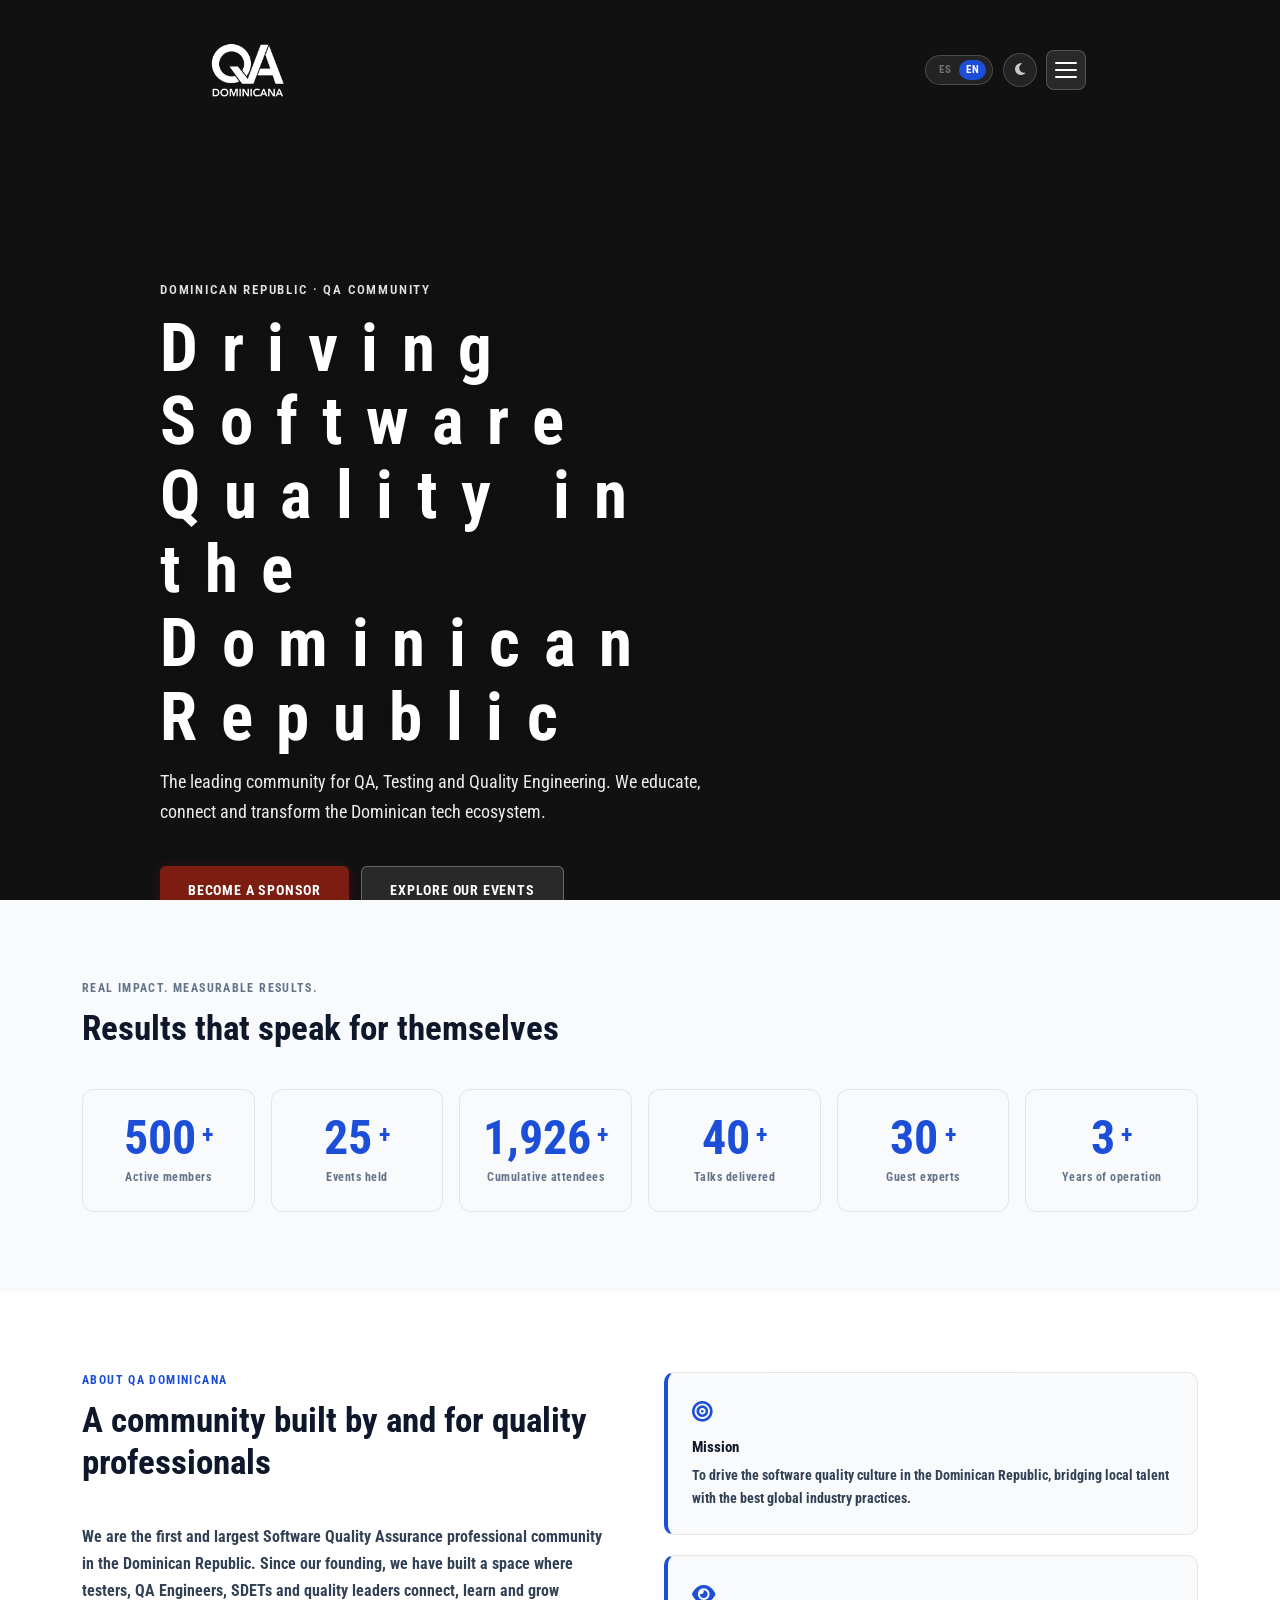
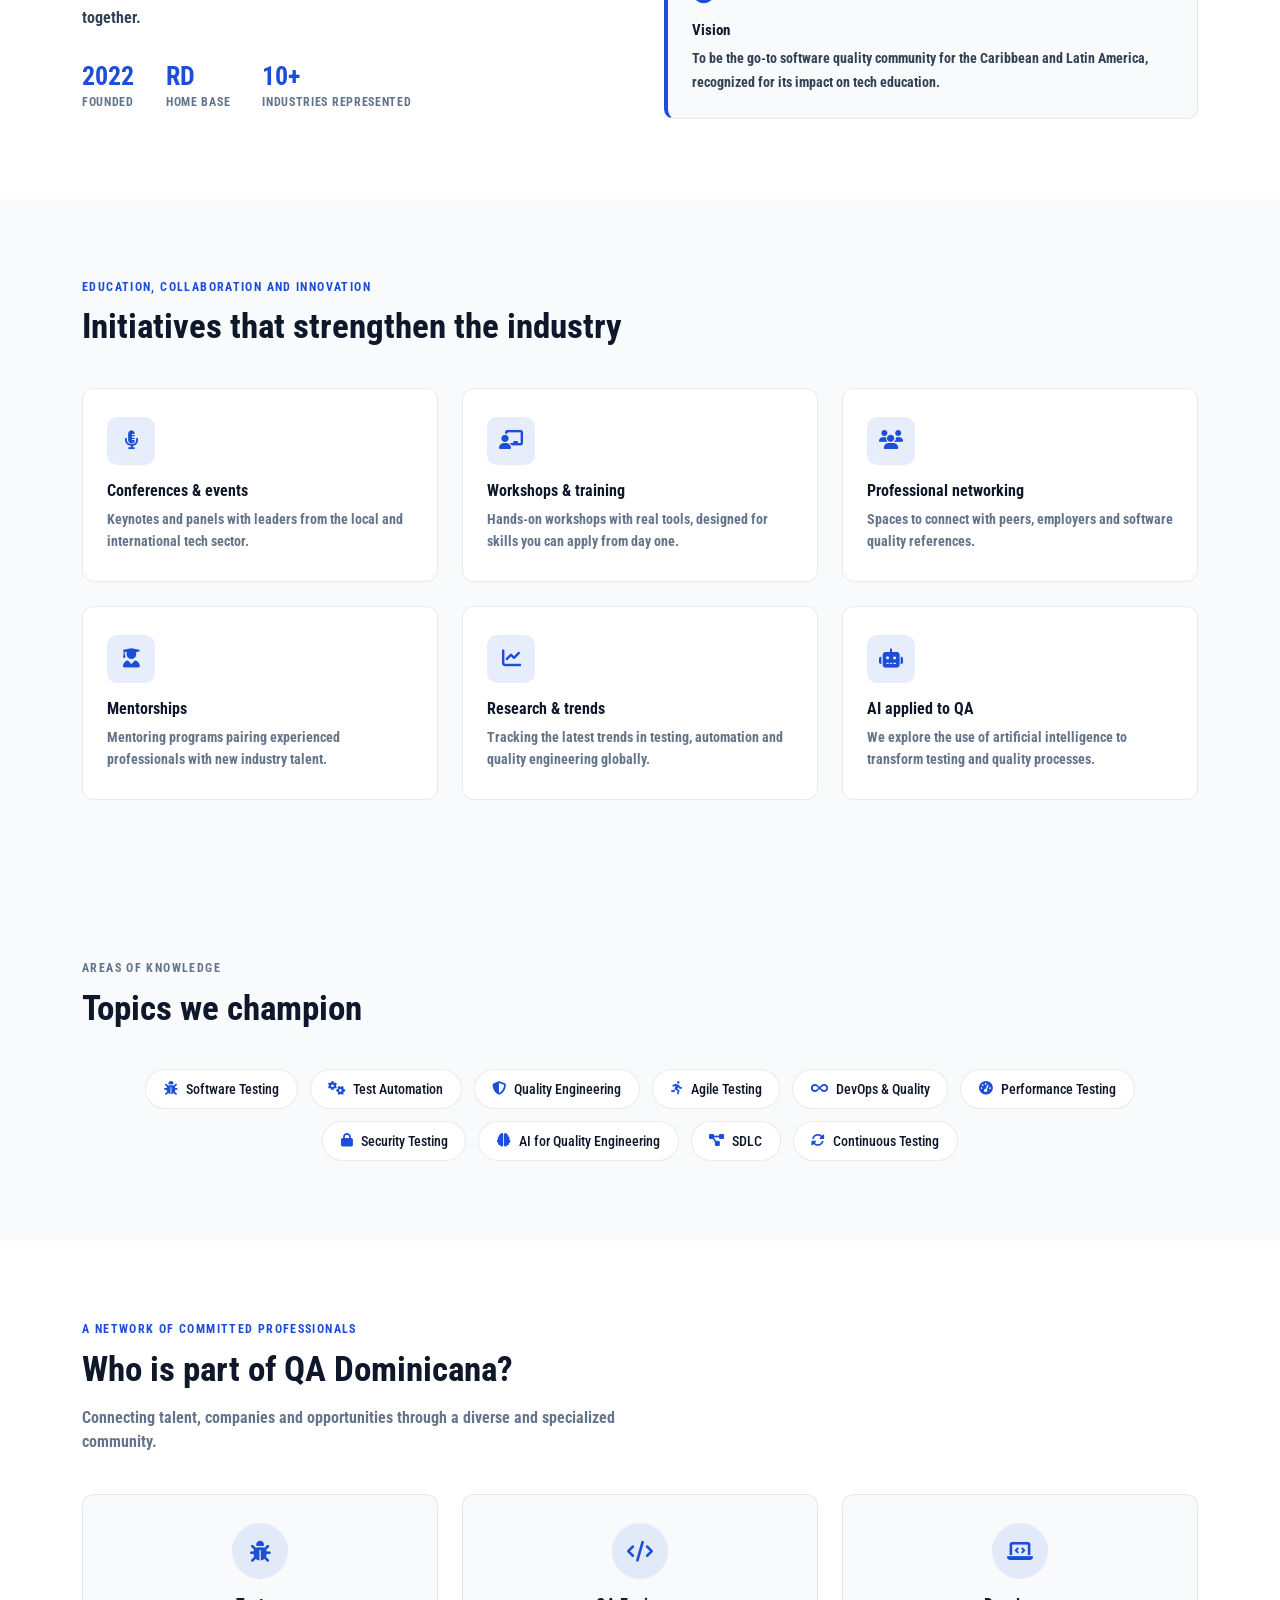
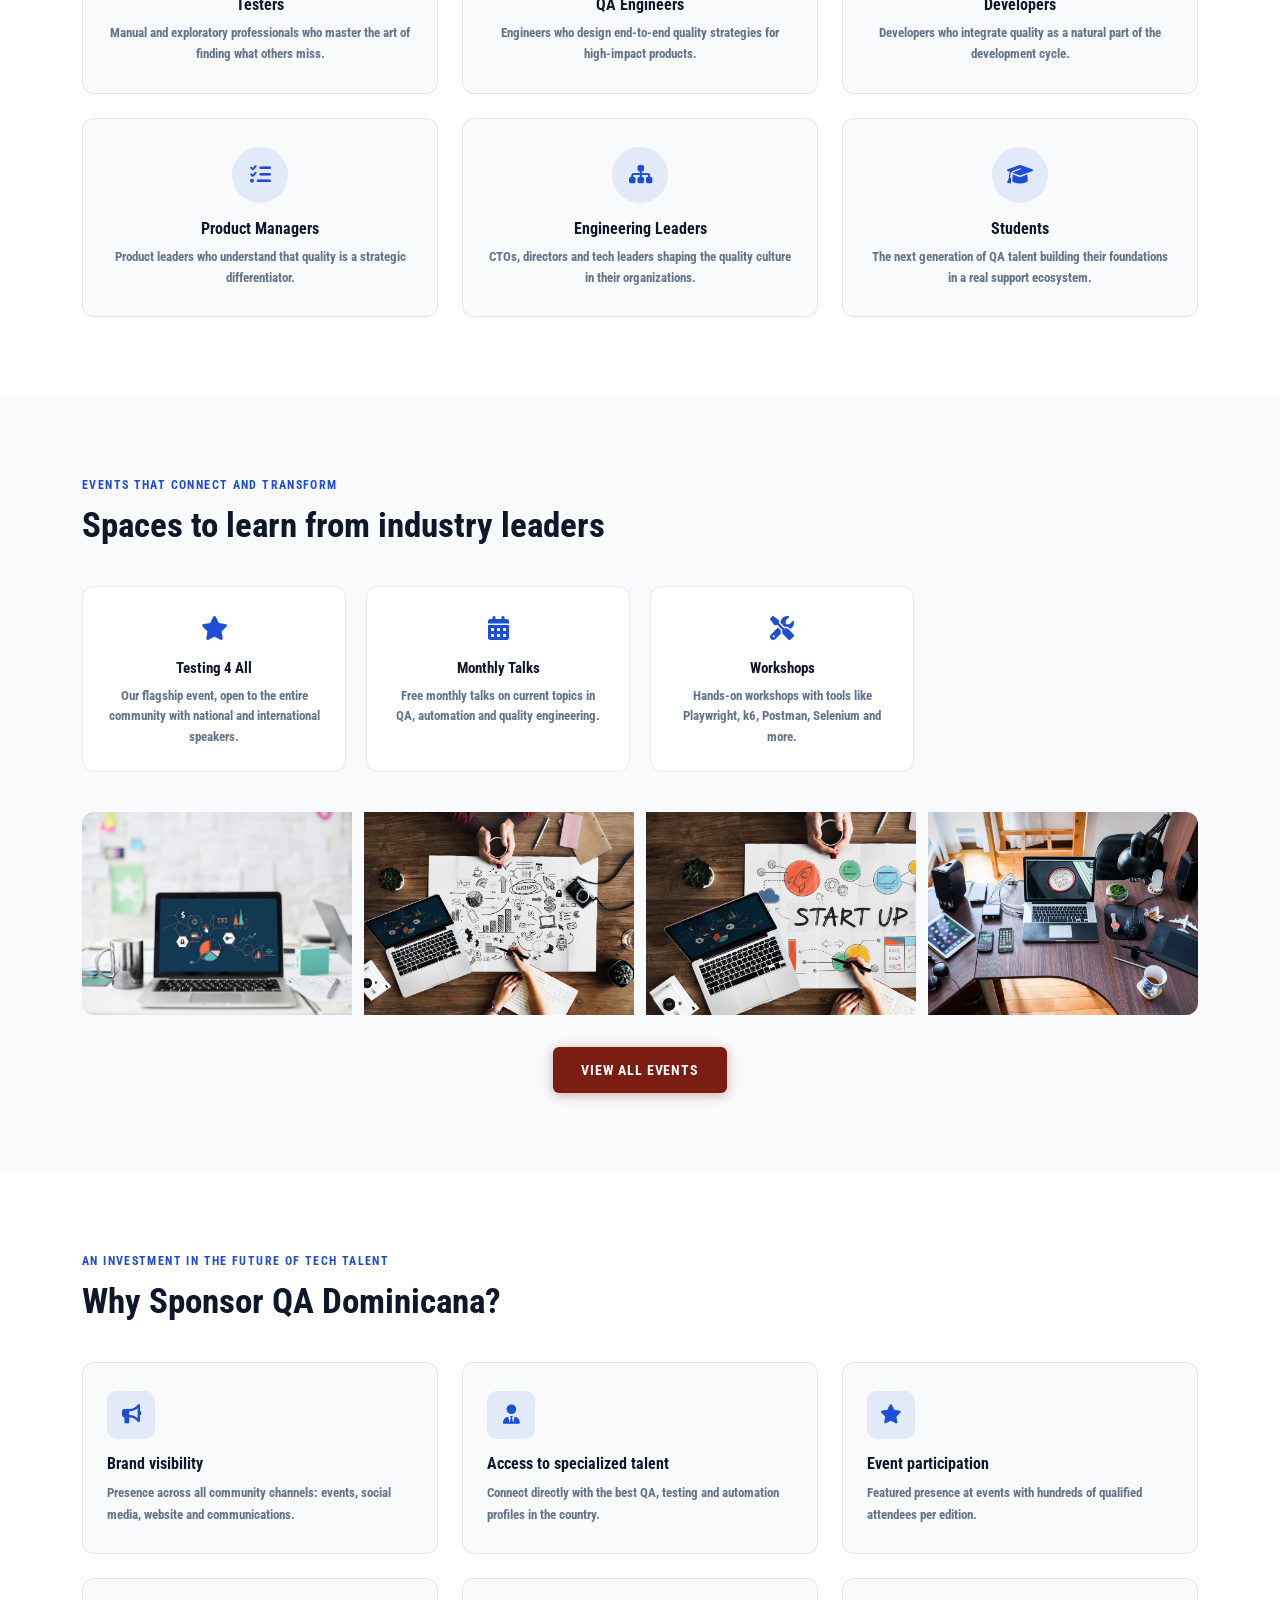
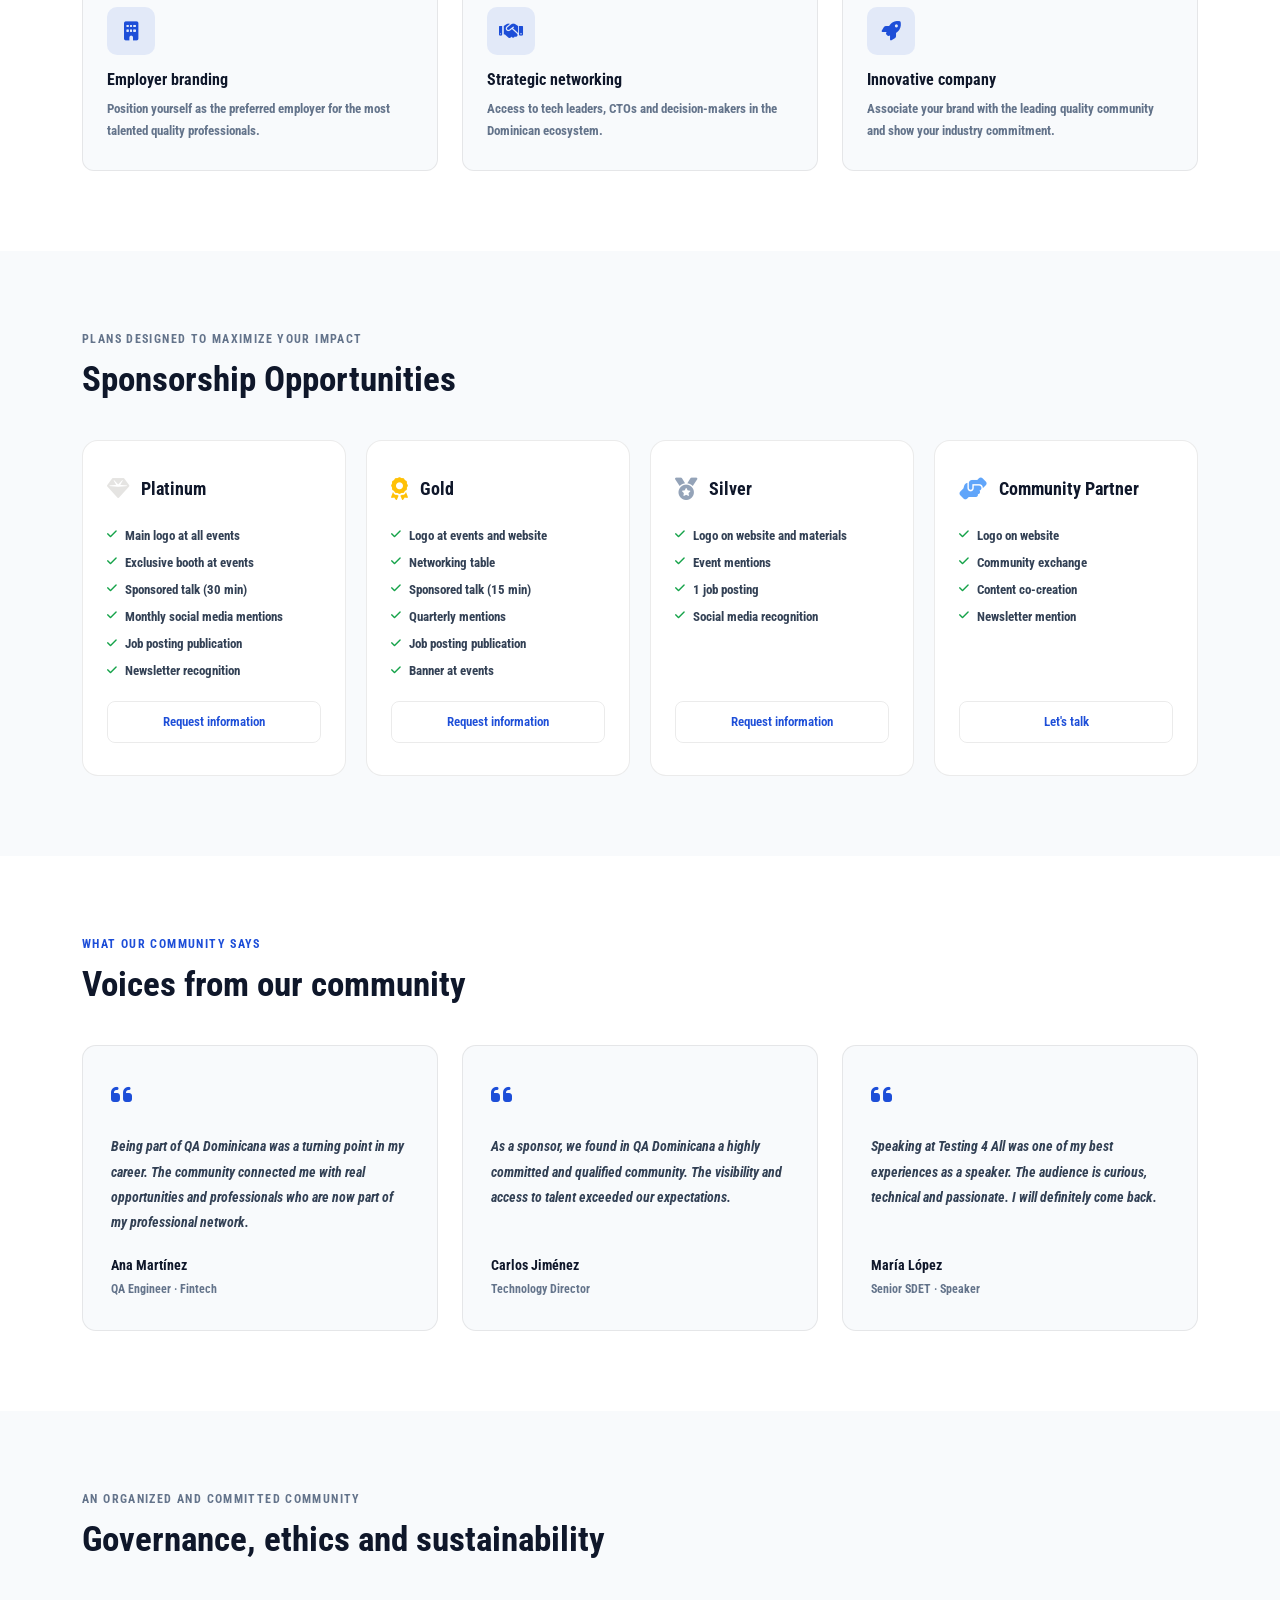
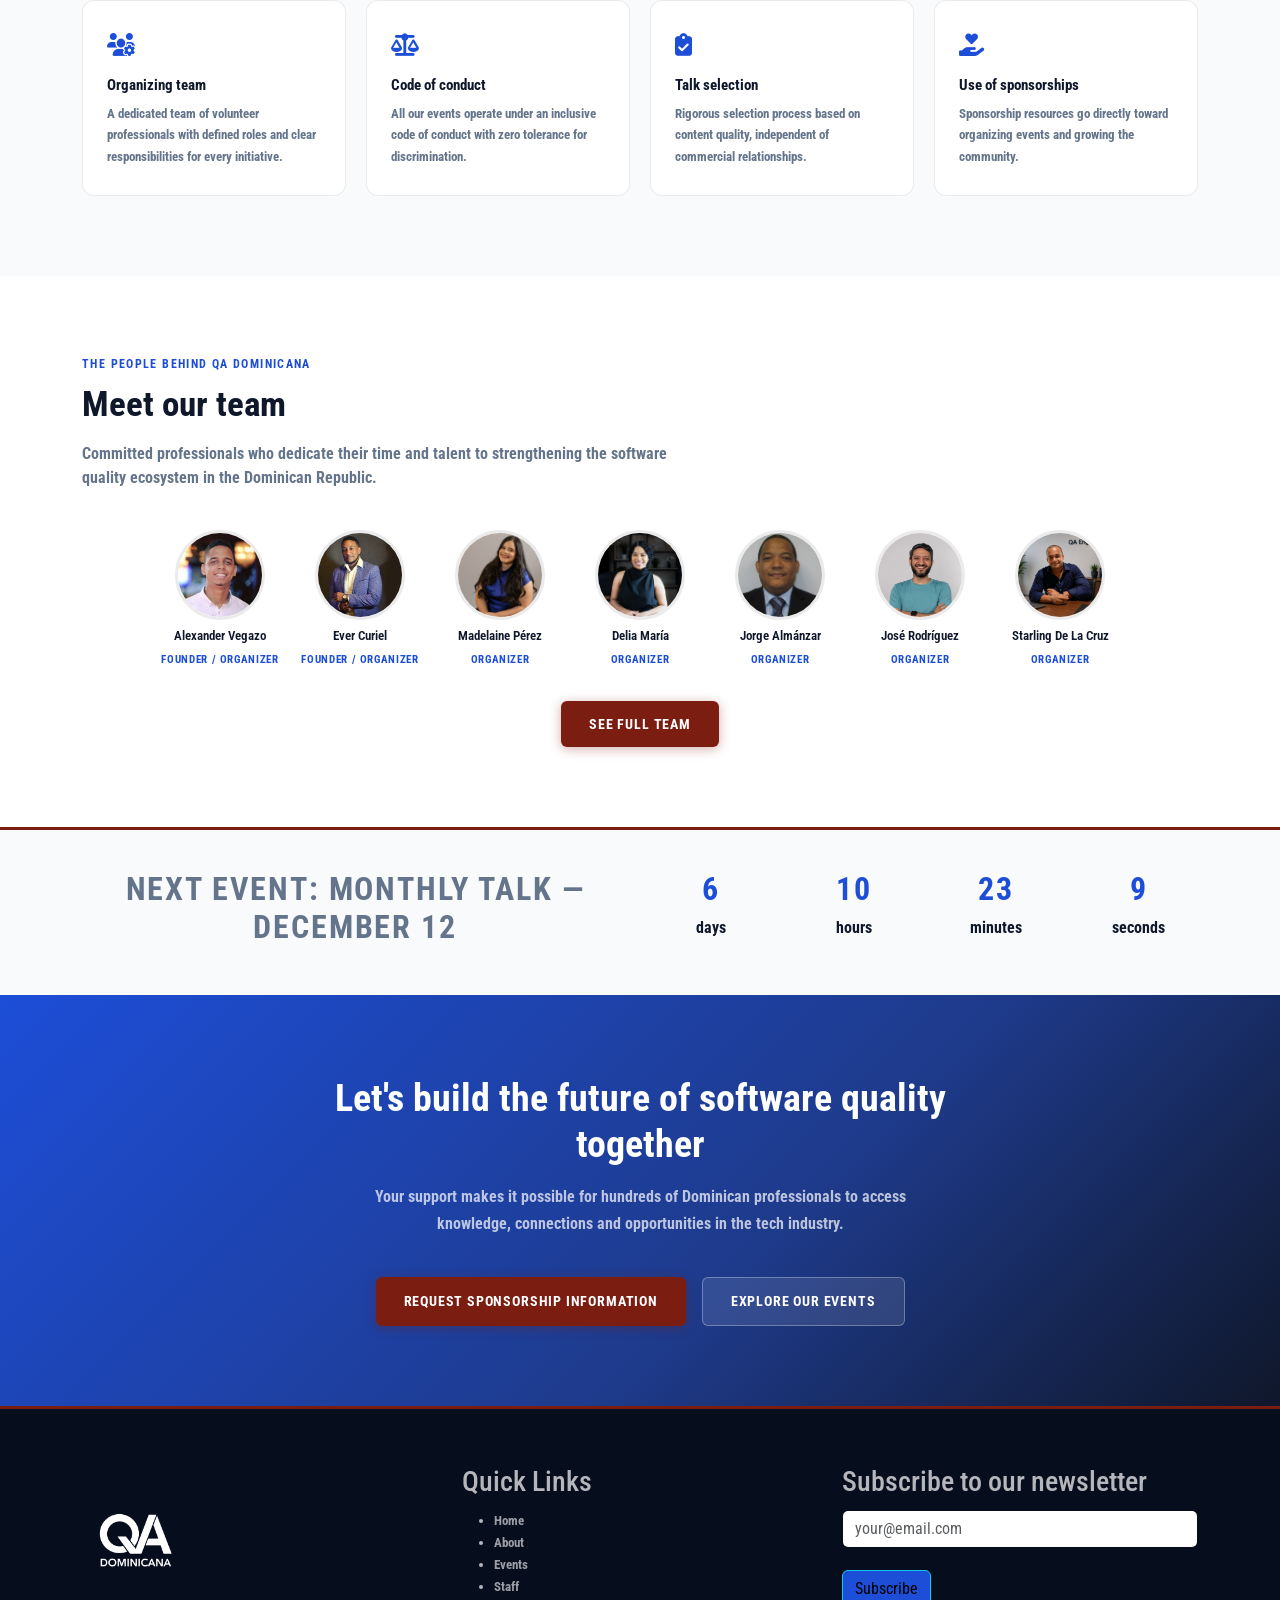
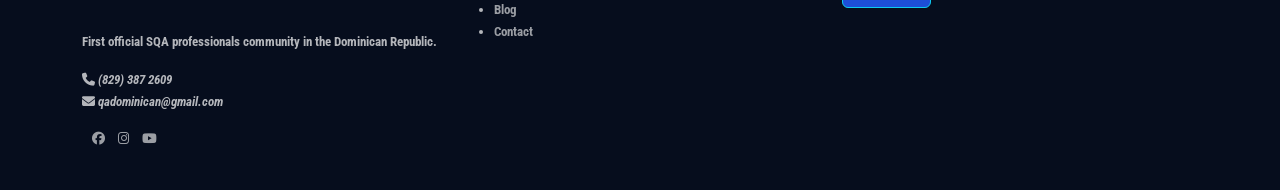
==== index.html @ 73e59590 "Comment out Webinars section in index.html Commented out the Webinars section in the events list." ====
<!DOCTYPE html>
<html lang="es">
<head>
    <meta charset="UTF-8">
    <meta name="viewport" content="width=device-width, initial-scale=1.0">
    <meta name="description" content="La comunidad líder de QA, Testing e Ingeniería de Calidad en República Dominicana. Educamos, conectamos y transformamos el ecosistema tecnológico dominicano.">
    <title>QA Dominicana — Comunidad de Profesionales SQA</title>
    <link rel="shortcut icon" href="favicon.ico">
    <link rel="preload" as="image" href="assets/slide/evento-charla-primeros-pasos-pruebas.jpg" fetchpriority="high">
    <link rel="preconnect" href="https://cdn.jsdelivr.net">
    <link rel="preconnect" href="https://cdnjs.cloudflare.com">
    <link rel="preconnect" href="https://fonts.googleapis.com">
    <link rel="preconnect" href="https://fonts.gstatic.com" crossorigin>
    <link rel="stylesheet" href="https://fonts.googleapis.com/css2?family=Roboto+Condensed:wght@300;400;700&display=swap">
    <link rel="stylesheet" href="https://cdn.jsdelivr.net/npm/bootstrap@5.3.3/dist/css/bootstrap.min.css">
    <link rel="stylesheet" href="https://cdnjs.cloudflare.com/ajax/libs/font-awesome/6.5.1/css/all.min.css">
    <link rel="stylesheet" href="css/style.css?v=16">
    <script>!function(){var t=localStorage.getItem('qa-theme')||(window.matchMedia('(prefers-color-scheme: dark)').matches?'dark':'light');document.documentElement.setAttribute('data-theme',t)}();</script>
</head>
<body>
<a class="skip-link" href="#main-content" data-i18n="skip">Saltar al contenido principal</a>

<div class="nav-backdrop" id="nav-backdrop" aria-hidden="true"></div>
<div class="navigation-menu" id="navigation-menu" inert>
    <div class="nav-menu-header">
        <span class="nav-menu-logo">
            <img src="assets/logos/logoClaro.PNG" alt="QA Dominicana" class="site-logo">
        </span>
        <button class="lang-toggle" aria-label="Switch to English">
            <span class="lang-option" data-lang="es">ES</span>
            <span class="lang-option" data-lang="en">EN</span>
        </button>
        <button class="theme-toggle" aria-label="Cambiar a modo oscuro">
            <i class="fas fa-moon" aria-hidden="true"></i>
        </button>
        <button class="nav-close-btn" type="button" data-i18n-aria="nav.close" aria-label="Cerrar menú">
            <i class="fas fa-times" aria-hidden="true"></i>
        </button>
    </div>
    <nav class="nav-menu-links" aria-label="Menú lateral">
        <ul class="nav-menu-list" style="list-style:none;padding:0 1rem;margin:0;">
            <li style="margin:0.5rem 0;"><a href="index.html" data-i18n="nav.home">Inicio</a></li>
            <li style="margin:0.5rem 0;"><a href="acerca.html" data-i18n="nav.about">Acerca</a></li>
            <li style="margin:0.5rem 0;"><a href="eventos.html" data-i18n="nav.events">Eventos</a></li>
            <li style="margin:0.5rem 0;"><a href="staff.html" data-i18n="nav.staff">Staff</a></li>
            <li style="margin:0.5rem 0;"><a href="blog.html" data-i18n="nav.blog">Blog</a></li>
            <li style="margin:0.5rem 0;"><a href="contacto.html" data-i18n="nav.contact">Contacto</a></li>
        </ul>
    </nav>
    <div class="nav-menu-footer">
        <a href="https://www.facebook.com/groups/2300640940204721/" aria-label="Facebook" target="_blank" rel="noopener"><i class="fab fa-facebook" aria-hidden="true"></i></a>
        <a href="https://www.instagram.com/qa_dominicana/" aria-label="Instagram" target="_blank" rel="noopener"><i class="fab fa-instagram" aria-hidden="true"></i></a>
        <a href="https://www.youtube.com/channel/UC6f2mFVJtUjjuGAx5jeV4jA" aria-label="YouTube" target="_blank" rel="noopener"><i class="fab fa-youtube" aria-hidden="true"></i></a>
    </div>
</div>

<header class="header">
    <div class="slideshow" aria-hidden="true">
        <div class="slide" style="background-image:url('assets/slide/evento-charla-primeros-pasos-pruebas.jpg')"></div>
        <div class="slide" style="background-image:url('assets/slide/evento-introduccion-katalon.jpg')"></div>
        <div class="slide" style="background-image:url('assets/slide/evento-workshop-selenium.jpg')"></div>
    </div>

    <div class="container" id="headerCont">
        <div class="wrapper-nav" id="wrapperNav">
            <nav id="nav" aria-label="Navegación principal">
                <div id="logo">
                    <img src="assets/logos/logoClaro.PNG" alt="QA Dominicana" class="site-logo">
                </div>
                <div class="navigation-wrapper">
                    <button class="lang-toggle" aria-label="Switch to English">
                        <span class="lang-option" data-lang="es">ES</span>
                        <span class="lang-option" data-lang="en">EN</span>
                    </button>
                    <button class="theme-toggle" aria-label="Cambiar a modo oscuro">
                        <i class="fas fa-moon" aria-hidden="true"></i>
                    </button>
                    <button class="navigation-button" type="button" data-i18n-aria="nav.open" aria-label="Abrir menú" aria-expanded="false" aria-controls="navigation-menu">
                        <span class="hamburger-bar"></span>
                        <span class="hamburger-bar"></span>
                        <span class="hamburger-bar"></span>
                    </button>
                </div>
            </nav>
        </div>

        <section class="hero">
            <p class="hero-eyebrow" data-i18n="home.hero.eyebrow">República Dominicana · Comunidad de QA</p>
            <h1 data-i18n="home.hero.h1">Impulsando la Calidad de Software en la República Dominicana</h1>
            <p class="hero-sub" data-i18n="home.hero.sub">La comunidad líder de QA, Testing e Ingeniería de Calidad. Educamos, conectamos y transformamos el ecosistema tecnológico dominicano.</p>
            <div class="button">
                <a class="btn1" href="contacto.html" data-i18n="home.hero.btn1">Conviértete en patrocinador</a>
                <a class="btn2" href="eventos.html" data-i18n="home.hero.btn2">Conoce nuestros eventos</a>
            </div>
        </section>
    </div>
</header>

<main id="main-content">

<!-- ════════════════════════════════════
     MÉTRICAS DE IMPACTO
════════════════════════════════════ -->
<section class="hp-metrics" id="metricas" aria-label="Métricas de impacto">
    <div class="container">
        <p class="hp-eyebrow hp-eyebrow-light" data-i18n="home.metrics.eyebrow">Impacto real. Resultados medibles.</p>
        <h2 class="hp-title hp-title-light" data-i18n="home.metrics.title">Resultados que hablan por sí solos</h2>
        <div class="hp-metrics-grid">
            <div class="hp-metric">
                <span class="hp-metric-num" data-target="500">0</span><span class="hp-metric-plus">+</span>
                <span class="hp-metric-label" data-i18n="home.metrics.label1">Miembros activos</span>
            </div>
            <div class="hp-metric">
                <span class="hp-metric-num" data-target="25">0</span><span class="hp-metric-plus">+</span>
                <span class="hp-metric-label" data-i18n="home.metrics.label2">Eventos realizados</span>
            </div>
            <div class="hp-metric">
                <span class="hp-metric-num" data-target="2000">0</span><span class="hp-metric-plus">+</span>
                <span class="hp-metric-label" data-i18n="home.metrics.label3">Asistentes acumulados</span>
            </div>
            <div class="hp-metric">
                <span class="hp-metric-num" data-target="40">0</span><span class="hp-metric-plus">+</span>
                <span class="hp-metric-label" data-i18n="home.metrics.label4">Charlas impartidas</span>
            </div>
            <div class="hp-metric">
                <span class="hp-metric-num" data-target="30">0</span><span class="hp-metric-plus">+</span>
                <span class="hp-metric-label" data-i18n="home.metrics.label5">Expertos invitados</span>
            </div>
            <div class="hp-metric">
                <span class="hp-metric-num" data-target="3">0</span><span class="hp-metric-plus">+</span>
                <span class="hp-metric-label" data-i18n="home.metrics.label6">Años de operación</span>
            </div>
        </div>
    </div>
</section>

<!-- ════════════════════════════════════
     QUIÉNES SOMOS
════════════════════════════════════ -->
<section class="hp-about" id="quienes-somos" aria-label="Quiénes somos">
    <div class="container">
        <div class="hp-about-grid">
            <div class="hp-about-text">
                <p class="hp-eyebrow" data-i18n="home.about.eyebrow">Sobre QA Dominicana</p>
                <h2 class="hp-title" data-i18n="home.about.title">Una comunidad creada por y para profesionales de calidad</h2>
                <p class="hp-about-desc" data-i18n="home.about.desc">Somos la primera y más grande comunidad de profesionales de Software Quality Assurance en República Dominicana. Desde nuestros inicios, hemos construido un espacio donde testers, QA Engineers, SDETs y líderes de calidad se conectan, aprenden y crecen juntos.</p>
                <div class="hp-about-stats">
                    <div class="hp-about-stat">
                        <span class="hp-about-stat-num">2022</span>
                        <span class="hp-about-stat-label" data-i18n="home.about.stat1">Año de fundación</span>
                    </div>
                    <div class="hp-about-stat">
                        <span class="hp-about-stat-num">RD</span>
                        <span class="hp-about-stat-label" data-i18n="home.about.stat2">Base principal</span>
                    </div>
                    <div class="hp-about-stat">
                        <span class="hp-about-stat-num">10+</span>
                        <span class="hp-about-stat-label" data-i18n="home.about.stat3">Industrias representadas</span>
                    </div>
                </div>
            </div>
            <div class="hp-about-cards">
                <div class="hp-about-card">
                    <div class="hp-about-card-icon"><i class="fas fa-bullseye"></i></div>
                    <h3 data-i18n="home.about.mission.title">Misión</h3>
                    <p data-i18n="home.about.mission.desc">Impulsar la cultura de calidad de software en la República Dominicana, creando puentes entre el talento local y las mejores prácticas globales de la industria.</p>
                </div>
                <div class="hp-about-card">
                    <div class="hp-about-card-icon"><i class="fas fa-eye"></i></div>
                    <h3 data-i18n="home.about.vision.title">Visión</h3>
                    <p data-i18n="home.about.vision.desc">Ser la comunidad de referencia en calidad de software para toda la región del Caribe y América Latina, reconocida por su impacto en la educación tecnológica.</p>
                </div>
            </div>
        </div>
    </div>
</section>

<!-- ════════════════════════════════════
     QUÉ HACEMOS
════════════════════════════════════ -->
<section class="hp-what" id="que-hacemos" aria-label="Qué hacemos">
    <div class="container">
        <p class="hp-eyebrow" data-i18n="home.what.eyebrow">Educación, colaboración e innovación</p>
        <h2 class="hp-title" data-i18n="home.what.title">Iniciativas que fortalecen la industria</h2>
        <div class="hp-what-grid">
            <div class="hp-what-card">
                <div class="hp-what-icon"><i class="fas fa-microphone-alt"></i></div>
                <h3 data-i18n="home.what.c1.title">Conferencias y eventos</h3>
                <p data-i18n="home.what.c1.desc">Charlas magistrales y paneles con líderes del sector tecnológico local e internacional.</p>
            </div>
            <div class="hp-what-card">
                <div class="hp-what-icon"><i class="fas fa-chalkboard-teacher"></i></div>
                <h3 data-i18n="home.what.c2.title">Workshops y capacitaciones</h3>
                <p data-i18n="home.what.c2.desc">Talleres prácticos con herramientas reales, diseñados para habilidades aplicables desde el primer día.</p>
            </div>
            <div class="hp-what-card">
                <div class="hp-what-icon"><i class="fas fa-users"></i></div>
                <h3 data-i18n="home.what.c3.title">Networking profesional</h3>
                <p data-i18n="home.what.c3.desc">Espacios para conectar con colegas, empleadores y referentes de la calidad de software.</p>
            </div>
            <div class="hp-what-card">
                <div class="hp-what-icon"><i class="fas fa-user-graduate"></i></div>
                <h3 data-i18n="home.what.c4.title">Mentorías</h3>
                <p data-i18n="home.what.c4.desc">Programas de acompañamiento entre profesionales experimentados y nuevos talentos de la industria.</p>
            </div>
            <div class="hp-what-card">
                <div class="hp-what-icon"><i class="fas fa-chart-line"></i></div>
                <h3 data-i18n="home.what.c5.title">Investigación y tendencias</h3>
                <p data-i18n="home.what.c5.desc">Seguimiento de las últimas tendencias en testing, automatización y quality engineering global.</p>
            </div>
            <div class="hp-what-card">
                <div class="hp-what-icon"><i class="fas fa-robot"></i></div>
                <h3 data-i18n="home.what.c6.title">IA aplicada al QA</h3>
                <p data-i18n="home.what.c6.desc">Exploramos el uso de inteligencia artificial para transformar los procesos de testing y calidad.</p>
            </div>
        </div>
    </div>
</section>

<!-- ════════════════════════════════════
     TEMAS QUE IMPULSAMOS
════════════════════════════════════ -->
<section class="hp-topics" id="temas" aria-label="Temas que impulsamos">
    <div class="container">
        <p class="hp-eyebrow hp-eyebrow-light" data-i18n="home.topics.eyebrow">Áreas de conocimiento</p>
        <h2 class="hp-title hp-title-light" data-i18n="home.topics.title">Temas que impulsamos</h2>
        <div class="hp-topics-grid">
            <span class="hp-topic-tag"><i class="fas fa-bug"></i> Software Testing</span>
            <span class="hp-topic-tag"><i class="fas fa-cogs"></i> Test Automation</span>
            <span class="hp-topic-tag"><i class="fas fa-shield-alt"></i> Quality Engineering</span>
            <span class="hp-topic-tag"><i class="fas fa-running"></i> Agile Testing</span>
            <span class="hp-topic-tag"><i class="fas fa-infinity"></i> DevOps &amp; Quality</span>
            <span class="hp-topic-tag"><i class="fas fa-tachometer-alt"></i> Performance Testing</span>
            <span class="hp-topic-tag"><i class="fas fa-lock"></i> Security Testing</span>
            <span class="hp-topic-tag"><i class="fas fa-brain"></i> AI for Quality Engineering</span>
            <span class="hp-topic-tag"><i class="fas fa-project-diagram"></i> SDLC</span>
            <span class="hp-topic-tag"><i class="fas fa-sync-alt"></i> Continuous Testing</span>
        </div>
    </div>
</section>

<!-- ════════════════════════════════════
     NUESTRA COMUNIDAD
════════════════════════════════════ -->
<section class="hp-community" id="comunidad" aria-label="Nuestra comunidad">
    <div class="container">
        <p class="hp-eyebrow" data-i18n="home.community.eyebrow">Una red de profesionales comprometidos</p>
        <h2 class="hp-title" data-i18n="home.community.title">¿Quién forma parte de QA Dominicana?</h2>
        <p class="hp-section-sub" data-i18n="home.community.sub">Conectamos talento, empresas y oportunidades a través de una comunidad diversa y especializada.</p>
        <div class="hp-community-grid">
            <div class="hp-community-card">
                <div class="hp-community-icon"><i class="fas fa-bug"></i></div>
                <h3 data-i18n="home.community.c1.title">Testers</h3>
                <p data-i18n="home.community.c1.desc">Profesionales manuales y exploratorios que dominan el arte de encontrar lo que otros no ven.</p>
            </div>
            <div class="hp-community-card">
                <div class="hp-community-icon"><i class="fas fa-code"></i></div>
                <h3 data-i18n="home.community.c2.title">QA Engineers</h3>
                <p data-i18n="home.community.c2.desc">Ingenieros que diseñan estrategias de calidad end-to-end para productos de alto impacto.</p>
            </div>
            <div class="hp-community-card">
                <div class="hp-community-icon"><i class="fas fa-laptop-code"></i></div>
                <h3 data-i18n="home.community.c3.title">Developers</h3>
                <p data-i18n="home.community.c3.desc">Desarrolladores que integran la calidad como parte natural del ciclo de desarrollo.</p>
            </div>
            <div class="hp-community-card">
                <div class="hp-community-icon"><i class="fas fa-tasks"></i></div>
                <h3 data-i18n="home.community.c4.title">Product Managers</h3>
                <p data-i18n="home.community.c4.desc">Líderes de producto que entienden que la calidad es un diferenciador estratégico.</p>
            </div>
            <div class="hp-community-card">
                <div class="hp-community-icon"><i class="fas fa-sitemap"></i></div>
                <h3 data-i18n="home.community.c5.title">Engineering Leaders</h3>
                <p data-i18n="home.community.c5.desc">CTOs, directores y líderes técnicos que moldean la cultura de calidad en sus organizaciones.</p>
            </div>
            <div class="hp-community-card">
                <div class="hp-community-icon"><i class="fas fa-graduation-cap"></i></div>
                <h3 data-i18n="home.community.c6.title">Estudiantes</h3>
                <p data-i18n="home.community.c6.desc">La próxima generación de talentos QA construyendo sus bases en un ecosistema de apoyo real.</p>
            </div>
        </div>
    </div>
</section>

<!-- ════════════════════════════════════
     NUESTROS EVENTOS
════════════════════════════════════ -->
<section class="hp-events" id="nuestros-eventos" aria-label="Nuestros eventos">
    <div class="container">
        <p class="hp-eyebrow" data-i18n="home.events.eyebrow">Eventos que conectan y transforman</p>
        <h2 class="hp-title" data-i18n="home.events.title">Espacios para aprender de los líderes de la industria</h2>
        <div class="hp-events-types">
            <div class="hp-event-type">
                <div class="hp-event-type-icon"><i class="fas fa-star"></i></div>
                <h3>Testing 4 All</h3>
                <p data-i18n="home.events.t4a.desc">Nuestro evento insignia, abierto a toda la comunidad con speakers nacionales e internacionales.</p>
            </div>
            <div class="hp-event-type">
                <div class="hp-event-type-icon"><i class="fas fa-calendar-alt"></i></div>
                <h3>Monthly Talks</h3>
                <p data-i18n="home.events.monthly.desc">Charlas mensuales gratuitas sobre temas vigentes en QA, automatización e ingeniería de calidad.</p>
            </div>
            <!--<div class="hp-event-type">
                <div class="hp-event-type-icon"><i class="fas fa-laptop"></i></div>
                <h3>Webinars</h3>
                <p data-i18n="home.events.webinars.desc">Sesiones virtuales de acceso libre para democratizar el conocimiento más allá del territorio.</p>
            </div>-->
            <div class="hp-event-type">
                <div class="hp-event-type-icon"><i class="fas fa-tools"></i></div>
                <h3>Workshops</h3>
                <p data-i18n="home.events.workshops.desc">Talleres prácticos con herramientas como Playwright, k6, Postman, Selenium y más.</p>
            </div>
        </div>
        <div class="hp-events-gallery">
            <div class="hp-gallery-item"><img src="assets/events/evento-1.jpg" alt="Evento QA Dominicana" loading="lazy"></div>
            <div class="hp-gallery-item"><img src="assets/events/evento-2.jpg" alt="Evento QA Dominicana" loading="lazy"></div>
            <div class="hp-gallery-item"><img src="assets/events/evento-3.jpg" alt="Evento QA Dominicana" loading="lazy"></div>
            <div class="hp-gallery-item"><img src="assets/events/evento-4.jpg" alt="Evento QA Dominicana" loading="lazy"></div>
        </div>
        <div class="hp-events-cta">
            <a href="eventos.html" class="btn1" data-i18n="home.events.cta">Ver todos los eventos</a>
        </div>
    </div>
</section>

<!-- ════════════════════════════════════
     POR QUÉ PATROCINAR
════════════════════════════════════ -->
<section class="hp-why-sponsor" id="por-que-patrocinar" aria-label="Por qué patrocinar">
    <div class="container">
        <p class="hp-eyebrow" data-i18n="home.sponsor.eyebrow">Una inversión en el futuro del talento tecnológico</p>
        <h2 class="hp-title" data-i18n="home.sponsor.title">¿Por Qué Patrocinar QA Dominicana?</h2>
        <div class="hp-why-grid">
            <div class="hp-why-card">
                <div class="hp-why-icon"><i class="fas fa-bullhorn"></i></div>
                <h3 data-i18n="home.sponsor.c1.title">Visibilidad de marca</h3>
                <p data-i18n="home.sponsor.c1.desc">Presencia en todos los canales de la comunidad: eventos, redes sociales, web y comunicaciones.</p>
            </div>
            <div class="hp-why-card">
                <div class="hp-why-icon"><i class="fas fa-user-tie"></i></div>
                <h3 data-i18n="home.sponsor.c2.title">Acceso a talento especializado</h3>
                <p data-i18n="home.sponsor.c2.desc">Conecta directamente con los mejores perfiles de QA, testing y automatización del país.</p>
            </div>
            <div class="hp-why-card">
                <div class="hp-why-icon"><i class="fas fa-star"></i></div>
                <h3 data-i18n="home.sponsor.c3.title">Participación en eventos</h3>
                <p data-i18n="home.sponsor.c3.desc">Presencia protagónica en eventos con cientos de asistentes calificados por edición.</p>
            </div>
            <div class="hp-why-card">
                <div class="hp-why-icon"><i class="fas fa-building"></i></div>
                <h3 data-i18n="home.sponsor.c4.title">Employer branding</h3>
                <p data-i18n="home.sponsor.c4.desc">Posiciónate como el empleador preferido de los profesionales de calidad más talentosos del país.</p>
            </div>
            <div class="hp-why-card">
                <div class="hp-why-icon"><i class="fas fa-handshake"></i></div>
                <h3 data-i18n="home.sponsor.c5.title">Networking estratégico</h3>
                <p data-i18n="home.sponsor.c5.desc">Acceso a líderes tecnológicos, CTOs y tomadores de decisiones del ecosistema dominicano.</p>
            </div>
            <div class="hp-why-card">
                <div class="hp-why-icon"><i class="fas fa-rocket"></i></div>
                <h3 data-i18n="home.sponsor.c6.title">Empresa innovadora</h3>
                <p data-i18n="home.sponsor.c6.desc">Asocia tu marca con la comunidad líder de calidad y demuestra tu compromiso con la industria.</p>
            </div>
        </div>
    </div>
</section>

<!-- ════════════════════════════════════
     PLANES DE PATROCINIO
════════════════════════════════════ -->
<section class="hp-tiers" id="patrocinio" aria-label="Planes de patrocinio">
    <div class="container">
        <p class="hp-eyebrow hp-eyebrow-light" data-i18n="home.tiers.eyebrow">Planes diseñados para maximizar tu impacto</p>
        <h2 class="hp-title hp-title-light" data-i18n="home.tiers.title">Oportunidades de Patrocinio</h2>
        <div class="hp-tiers-grid">
            <div class="hp-tier hp-tier--platinum">
                <div class="hp-tier-header">
                    <span class="hp-tier-gem"><i class="fas fa-gem"></i></span>
                    <h3>Platinum</h3>
                </div>
                <ul class="hp-tier-list">
                    <li><i class="fas fa-check"></i> <span data-i18n="home.tiers.plat.b1">Logo principal en todos los eventos</span></li>
                    <li><i class="fas fa-check"></i> <span data-i18n="home.tiers.plat.b2">Stand exclusivo en eventos</span></li>
                    <li><i class="fas fa-check"></i> <span data-i18n="home.tiers.plat.b3">Charla patrocinada (30 min)</span></li>
                    <li><i class="fas fa-check"></i> <span data-i18n="home.tiers.plat.b4">Menciones en redes mensuales</span></li>
                    <li><i class="fas fa-check"></i> <span data-i18n="home.tiers.plat.b5">Publicación de ofertas de empleo</span></li>
                    <li><i class="fas fa-check"></i> <span data-i18n="home.tiers.plat.b6">Reconocimiento en newsletter</span></li>
                </ul>
                <a href="contacto.html" class="hp-tier-btn" data-i18n="home.tiers.request">Solicitar información</a>
            </div>
            <div class="hp-tier hp-tier--gold">
                <div class="hp-tier-header">
                    <span class="hp-tier-gem"><i class="fas fa-award"></i></span>
                    <h3>Gold</h3>
                </div>
                <ul class="hp-tier-list">
                    <li><i class="fas fa-check"></i> <span data-i18n="home.tiers.gold.b1">Logo en eventos y web</span></li>
                    <li><i class="fas fa-check"></i> <span data-i18n="home.tiers.gold.b2">Mesa de networking</span></li>
                    <li><i class="fas fa-check"></i> <span data-i18n="home.tiers.gold.b3">Charla patrocinada (15 min)</span></li>
                    <li><i class="fas fa-check"></i> <span data-i18n="home.tiers.gold.b4">Menciones trimestrales</span></li>
                    <li><i class="fas fa-check"></i> <span data-i18n="home.tiers.gold.b5">Publicación de ofertas de empleo</span></li>
                    <li><i class="fas fa-check"></i> <span data-i18n="home.tiers.gold.b6">Banner en eventos</span></li>
                </ul>
                <a href="contacto.html" class="hp-tier-btn" data-i18n="home.tiers.request">Solicitar información</a>
            </div>
            <div class="hp-tier hp-tier--silver">
                <div class="hp-tier-header">
                    <span class="hp-tier-gem"><i class="fas fa-medal"></i></span>
                    <h3>Silver</h3>
                </div>
                <ul class="hp-tier-list">
                    <li><i class="fas fa-check"></i> <span data-i18n="home.tiers.silver.b1">Logo en web y materiales</span></li>
                    <li><i class="fas fa-check"></i> <span data-i18n="home.tiers.silver.b2">Menciones en eventos</span></li>
                    <li><i class="fas fa-check"></i> <span data-i18n="home.tiers.silver.b3">Publicación de 1 oferta</span></li>
                    <li><i class="fas fa-check"></i> <span data-i18n="home.tiers.silver.b4">Reconocimiento en redes</span></li>
                </ul>
                <a href="contacto.html" class="hp-tier-btn" data-i18n="home.tiers.request">Solicitar información</a>
            </div>
            <div class="hp-tier hp-tier--community">
                <div class="hp-tier-header">
                    <span class="hp-tier-gem"><i class="fas fa-hands-helping"></i></span>
                    <h3 data-i18n="home.tiers.community.name">Community Partner</h3>
                </div>
                <ul class="hp-tier-list">
                    <li><i class="fas fa-check"></i> <span data-i18n="home.tiers.comm.b1">Logo en web</span></li>
                    <li><i class="fas fa-check"></i> <span data-i18n="home.tiers.comm.b2">Intercambio de comunidades</span></li>
                    <li><i class="fas fa-check"></i> <span data-i18n="home.tiers.comm.b3">Co-creación de contenido</span></li>
                    <li><i class="fas fa-check"></i> <span data-i18n="home.tiers.comm.b4">Mención en boletín</span></li>
                </ul>
                <a href="contacto.html" class="hp-tier-btn" data-i18n="home.tiers.chat">Conversar</a>
            </div>
        </div>
    </div>
</section>

<!-- ════════════════════════════════════
     TESTIMONIOS
════════════════════════════════════ -->
<section class="hp-testimonials" id="testimonios" aria-label="Testimonios">
    <div class="container">
        <p class="hp-eyebrow" data-i18n="home.testimonials.eyebrow">Lo que dicen quienes nos acompañan</p>
        <h2 class="hp-title" data-i18n="home.testimonials.title">Voces de nuestra comunidad</h2>
        <div class="hp-testimonials-grid">
            <blockquote class="hp-testimonial">
                <div class="hp-testimonial-quote"><i class="fas fa-quote-left"></i></div>
                <p data-i18n="home.testimonials.q1">Participar en QA Dominicana fue un punto de inflexión en mi carrera. La comunidad me conectó con oportunidades reales y profesionales que hoy son parte de mi red de trabajo.</p>
                <footer>
                    <strong>Ana Martínez</strong>
                    <span data-i18n="home.testimonials.q1.role">QA Engineer · Fintech</span>
                </footer>
            </blockquote>
            <blockquote class="hp-testimonial">
                <div class="hp-testimonial-quote"><i class="fas fa-quote-left"></i></div>
                <p data-i18n="home.testimonials.q2">Como sponsor, encontramos en QA Dominicana una comunidad altamente comprometida y calificada. La visibilidad y el acceso al talento superaron nuestras expectativas.</p>
                <footer>
                    <strong>Carlos Jiménez</strong>
                    <span data-i18n="home.testimonials.q2.role">Director de Tecnología</span>
                </footer>
            </blockquote>
            <blockquote class="hp-testimonial">
                <div class="hp-testimonial-quote"><i class="fas fa-quote-left"></i></div>
                <p data-i18n="home.testimonials.q3">Dar una charla en Testing 4 All fue una de las mejores experiencias como speaker. La audiencia es curiosa, técnica y apasionada. Volveré sin dudarlo.</p>
                <footer>
                    <strong>María López</strong>
                    <span data-i18n="home.testimonials.q3.role">SDET Senior · Speaker</span>
                </footer>
            </blockquote>
        </div>
    </div>
</section>

<!-- ════════════════════════════════════
     TRANSPARENCIA
════════════════════════════════════ -->
<section class="hp-transparency" id="transparencia" aria-label="Transparencia">
    <div class="container">
        <p class="hp-eyebrow hp-eyebrow-light" data-i18n="home.transparency.eyebrow">Una comunidad organizada y comprometida</p>
        <h2 class="hp-title hp-title-light" data-i18n="home.transparency.title">Gobernanza, ética y sostenibilidad</h2>
        <div class="hp-transparency-grid">
            <div class="hp-trans-item">
                <div class="hp-trans-icon"><i class="fas fa-users-cog"></i></div>
                <h3 data-i18n="home.transparency.c1.title">Equipo organizador</h3>
                <p data-i18n="home.transparency.c1.desc">Un equipo dedicado de profesionales voluntarios con roles definidos y responsabilidades claras en cada iniciativa.</p>
            </div>
            <div class="hp-trans-item">
                <div class="hp-trans-icon"><i class="fas fa-balance-scale"></i></div>
                <h3 data-i18n="home.transparency.c2.title">Código de conducta</h3>
                <p data-i18n="home.transparency.c2.desc">Todos nuestros eventos operan bajo un código de conducta inclusivo y de tolerancia cero ante la discriminación.</p>
            </div>
            <div class="hp-trans-item">
                <div class="hp-trans-icon"><i class="fas fa-clipboard-check"></i></div>
                <h3 data-i18n="home.transparency.c3.title">Selección de charlas</h3>
                <p data-i18n="home.transparency.c3.desc">Proceso de selección riguroso basado en calidad del contenido, independiente de relaciones comerciales.</p>
            </div>
            <div class="hp-trans-item">
                <div class="hp-trans-icon"><i class="fas fa-hand-holding-heart"></i></div>
                <h3 data-i18n="home.transparency.c4.title">Uso de patrocinios</h3>
                <p data-i18n="home.transparency.c4.desc">Los recursos de patrocinio se destinan directamente a la organización de eventos y el crecimiento de la comunidad.</p>
            </div>
        </div>
    </div>
</section>

<!-- ════════════════════════════════════
     NUESTRO EQUIPO (preview)
════════════════════════════════════ -->
<section class="hp-staff-preview" id="equipo" aria-label="Nuestro equipo">
    <div class="container">
        <p class="hp-eyebrow" data-i18n="home.team.eyebrow">Las personas detrás de QA Dominicana</p>
        <h2 class="hp-title" data-i18n="home.team.title">Conoce a nuestro equipo</h2>
        <p class="hp-section-sub" data-i18n="home.team.sub">Profesionales comprometidos que dedican su tiempo y talento a fortalecer el ecosistema de calidad de software en República Dominicana.</p>
        <div class="hp-staff-preview-cards">
            <div class="hp-staff-mini">
                <img src="assets/profiles/alexander-vegazo.jpg" alt="Alexander Vegazo" loading="lazy">
                <span>Alexander Vegazo</span>
                <small data-i18n="staff.role.founder">Fundador / Organizador</small>
            </div>
            <div class="hp-staff-mini">
                <img src="assets/profiles/ever-curiel.jpg" alt="Ever Curiel" loading="lazy">
                <span>Ever Curiel</span>
                <small data-i18n="staff.role.founder">Fundador / Organizador</small>
            </div>
            <div class="hp-staff-mini">
                <img src="assets/profiles/Madelaine.jpeg" alt="Madelaine Pérez" loading="lazy">
                <span>Madelaine Pérez</span>
                <small data-i18n="staff.role.organizer-f">Organizadora</small>
            </div>
            <div class="hp-staff-mini">
                <img src="assets/profiles/delia-maria.jpeg" alt="Delia María" loading="lazy">
                <span>Delia María</span>
                <small data-i18n="staff.role.organizer-f">Organizadora</small>
            </div>
            <div class="hp-staff-mini">
                <img src="assets/profiles/jorge-almanzar.jpg" alt="Jorge Almánzar" loading="lazy">
                <span>Jorge Almánzar</span>
                <small data-i18n="staff.role.organizer">Organizador</small>
            </div>
            <div class="hp-staff-mini">
                <img src="assets/profiles/jose-rodriguez.jpg" alt="José Rodríguez" loading="lazy">
                <span>José Rodríguez</span>
                <small data-i18n="staff.role.organizer">Organizador</small>
            </div>
            <div class="hp-staff-mini">
                <img src="assets/profiles/starling-delacruz.jpg" alt="Starling De La Cruz" loading="lazy">
                <span>Starling De La Cruz</span>
                <small data-i18n="staff.role.organizer">Organizador</small>
            </div>
        </div>
        <div class="hp-staff-preview-cta">
            <a href="staff.html" class="btn1" data-i18n="home.team.cta">Ver equipo completo</a>
        </div>
    </div>
</section>

<!-- ════════════════════════════════════
     PRÓXIMOS EVENTOS (countdown)
════════════════════════════════════ -->
<section class="timer" id="proximos-eventos">
    <div class="container">
        <div class="row">
            <div class="col-sm-6">
                <h2 class="timer-title" id="timer-event-name"></h2>
            </div>
            <div class="col-sm-6">
                <div class="row">
                    <div class="col-sm-3">
                        <h2 class="timer-title" id="dias"></h2>
                        <span data-i18n="home.days">días</span>
                    </div>
                    <div class="col-sm-3">
                        <h2 class="timer-title" id="horas"></h2>
                        <span data-i18n="home.hours">horas</span>
                    </div>
                    <div class="col-sm-3">
                        <h2 class="timer-title" id="minutos"></h2>
                        <span data-i18n="home.minutes">minutos</span>
                    </div>
                    <div class="col-sm-3">
                        <h2 class="timer-title" id="segundos"></h2>
                        <span data-i18n="home.seconds">segundos</span>
                    </div>
                </div>
            </div>
        </div>
    </div>
</section>

<!-- ════════════════════════════════════
     CTA FINAL — PATROCINIO
════════════════════════════════════ -->
<section class="hp-cta-final" id="unete" aria-label="Únete como patrocinador">
    <div class="container">
        <h2 class="hp-cta-title" data-i18n="home.cta.title">Construyamos juntos el futuro de la calidad de software</h2>
        <p class="hp-cta-sub" data-i18n="home.cta.sub">Tu apoyo hace posible que cientos de profesionales dominicanos accedan a conocimiento, conexiones y oportunidades en la industria tecnológica.</p>
        <div class="hp-cta-buttons">
            <a href="contacto.html" class="btn1" data-i18n="home.cta.btn1">Solicitar información de patrocinio</a>
            <a href="eventos.html" class="btn2" data-i18n="home.cta.btn2">Conoce nuestros eventos</a>
        </div>
    </div>
</section>

</main>

<footer class="footer">
    <div class="container">
        <div class="row">
            <div class="col-md-4">
                <img src="assets/logos/logoClaro.PNG" alt="QA Dominicana" class="site-logo">
                <p class="qa-content" data-i18n="footer.tagline">Primera comunidad oficial de profesionales de SQA en República Dominicana.</p>
                <div class="qa-info">
                    <span><i class="fas fa-phone"></i> <i>(829) 387 2609</i></span>
                    <span><i class="fas fa-envelope"></i> <i>qadominican@gmail.com</i></span>
                </div>
                <div class="social-media">
                    <a href="https://www.facebook.com/groups/2300640940204721/" aria-label="Facebook de QA Dominicana" target="_blank" rel="noopener"><i class="fab fa-facebook" aria-hidden="true"></i></a>
                    <a href="https://www.instagram.com/qa_dominicana/" aria-label="Instagram de QA Dominicana" target="_blank" rel="noopener"><i class="fab fa-instagram" aria-hidden="true"></i></a>
                    <a href="https://www.youtube.com/channel/UC6f2mFVJtUjjuGAx5jeV4jA" aria-label="YouTube de QA Dominicana" target="_blank" rel="noopener"><i class="fab fa-youtube" aria-hidden="true"></i></a>
                </div>
            </div>
            <div class="col-md-4">
                <div class="links-quick">
                    <h2 data-i18n="footer.links">Enlaces Rápidos</h2>
                    <ul>
                        <li><a href="index.html" data-i18n="nav.home">Inicio</a></li>
                        <li><a href="acerca.html" data-i18n="nav.about">Acerca</a></li>
                        <li><a href="eventos.html" data-i18n="nav.events">Eventos</a></li>
                        <li><a href="staff.html" data-i18n="nav.staff">Staff</a></li>
                        <li><a href="blog.html" data-i18n="nav.blog">Blog</a></li>
                        <li><a href="contacto.html" data-i18n="nav.contact">Contacto</a></li>
                    </ul>
                </div>
            </div>
            <div class="col-md-4">
                <div class="newsletter">
                    <form class="newsletter-form" action="https://formsubmit.co/ajax/qadominican@gmail.com" method="POST">
                        <h2 data-i18n="footer.newsletter">Suscríbete a nuestro boletín</h2>
                        <input type="text" name="_honey" style="display:none">
                        <input type="hidden" name="_captcha" value="false">
                        <input class="form-control" data-i18n-placeholder="footer.email.ph" placeholder="pedro@example.com" type="email" name="email" id="newsletter" required>
                        <br>
                        <button type="submit" class="btn btn-info" data-i18n="footer.subscribe">Suscribir</button>
                    </form>
                </div>
            </div>
        </div>
    </div>
</footer>

<script src="https://cdn.jsdelivr.net/npm/bootstrap@5.3.3/dist/js/bootstrap.bundle.min.js"></script>
<script src="js/theme.js?v=3"></script>
<script src="js/i18n.js?v=4"></script>
<script src="js/main.js?v=4"></script>
<script src="js/home.js?v=4"></script>
</body>
</html>
---- css/style.css ----
/*
 * QA Dominicana — Main Stylesheet
 * Sections:
 *   1. Base & Reset
 *   2. Skip Link & Accessibility
 *   3. Slideshow (Home)
 *   4. Navigation Bar
 *   5. Hamburger Button
 *   6. Nav Backdrop & Slide-out Menu
 *   7. Hero (Home)
 *   8. Timer / Countdown
 *   9. About Section
 *  10. Events & Tabs
 *  11. Staff / Swiper
 *  12. Blog
 *  13. Contact
 *  14. Footer
 *  15. Inner Page Headers
 */

@import url('tokens.css');

/* ── 1. Base & Reset ── */

/* Smooth theme transitions */
*, *::before, *::after {
    transition:
        background-color 0.28s ease,
        color            0.28s ease,
        border-color     0.28s ease,
        box-shadow       0.28s ease;
}

/* But don't slow layout-affecting or transform-based transitions */
.navigation-menu,
.nav-backdrop,
.hamburger-bar,
.nav-close-btn,
.nav-menu-footer a,
.lang-toggle,
.theme-toggle,
.btn1,
.btn2,
.post-content a {
    transition:
        background-color 0.25s ease,
        color            0.25s ease,
        border-color     0.25s ease,
        transform        0.25s ease,
        opacity          0.25s ease;
}

html, body {
    font-family: var(--font-main), sans-serif;
    font-weight: bold;
    height: 100%;
    margin: 0;
    padding: 0;
    box-sizing: border-box;
    background-color: #070d1a;
    background-image: url('../assets/bg-eventos.png');
    background-size: cover;
    background-position: center center;
    background-attachment: fixed;
    background-repeat: no-repeat;
    color: var(--color-text);
}

:focus-visible {
    outline: 3px solid var(--color-primary);
    outline-offset: 3px;
}

header {
    position: relative;
    height: 100%;
    width: 100%;
    overflow: hidden;
    background: #111;
}

/* ── 2. Skip Link & Accessibility ── */
.skip-link {
    position: absolute;
    top: -100%;
    left: 1rem;
    padding: 0.5rem 1rem;
    background: var(--color-primary);
    color: #fff;
    border-radius: 0 0 4px 4px;
    z-index: 9999;
    transition: top 0.2s;
}
.skip-link:focus {
    top: 0;
}

/* ── 3. Slideshow (Home) ── */
.slideshow {
    position: absolute;
    inset: 0;
    z-index: 0;
}

.slide {
    position: absolute;
    inset: 0;
    background-size: cover;
    background-position: center;
    opacity: 0;
    animation: kenburns 12s ease-in-out infinite;
    will-change: transform, opacity;
}

.slide:nth-child(1) { animation-delay: 0s; }
.slide:nth-child(2) { animation-delay: 4s; }
.slide:nth-child(3) { animation-delay: 8s; }

@keyframes kenburns {
    0%    { opacity: 0; transform: scale(1); }
    8%    { opacity: 1; }
    25%   { opacity: 1; transform: scale(1.1); }
    33%   { opacity: 0; transform: scale(1.1); }
    100%  { opacity: 0; transform: scale(1); }
}

@media (prefers-reduced-motion: reduce) {
    .slide { animation: none; }
    .slide:nth-child(1) { opacity: 1; }
}


.header .container {
    position: relative;
    z-index: 1;
    width: 100%;
    height: 60px;
    margin: 0px auto;
}

/* ── 4. Navigation Bar ── */
.wrapper-nav {
    width: 100%;
    margin: 0 auto;
    transition: background 0.4s ease, box-shadow 0.4s ease, border-color 0.4s ease;
}

.wrapper-nav.nav-sticky {
    position: fixed;
    z-index: 1000;
    top: 0;
    left: 0;
    background: rgba(10, 10, 10, 0.75);
    backdrop-filter: blur(14px);
    -webkit-backdrop-filter: blur(14px);
    border-bottom: 1px solid rgba(255, 255, 255, 0.08);
    box-shadow: 0 4px 32px rgba(0, 0, 0, 0.4);
}

.wrapper-nav.nav-sticky #nav {
    margin-top: 0;
}

#logo {
    color: #fff;
    font-size: 1.75rem;
    font-weight: 700;
    letter-spacing: 0.05em;
}

#logo span {
    color: var(--color-primary);
}

/* ── 5. Hamburger Button ── */
.navigation-wrapper {
    display: flex;
    align-items: center;
    gap: 0.6rem;
}

.navigation-button {
    display: flex;
    flex-direction: column;
    justify-content: center;
    gap: 5px;
    width: 40px;
    height: 40px;
    padding: 8px;
    background: rgba(255, 255, 255, 0.1);
    border: 1px solid rgba(255, 255, 255, 0.2);
    border-radius: 8px;
    cursor: pointer;
    transition: background 0.2s ease, border-color 0.2s ease;
    z-index: 1001;
}

.navigation-button:hover {
    background: rgba(255, 255, 255, 0.18);
    border-color: rgba(255, 255, 255, 0.35);
}

/* ── Language toggle ── */
.lang-toggle {
    display: flex;
    align-items: center;
    gap: 0;
    background: rgba(255, 255, 255, 0.08);
    border: 1px solid rgba(255, 255, 255, 0.18);
    border-radius: 20px;
    padding: 4px 6px;
    cursor: pointer;
    transition: border-color 0.2s ease, background 0.2s ease;
}

.lang-toggle:hover {
    background: rgba(255, 255, 255, 0.14);
    border-color: rgba(255, 255, 255, 0.3);
}

.lang-option {
    font-family: var(--font-main), sans-serif;
    font-size: 0.7rem;
    font-weight: 700;
    letter-spacing: 0.06em;
    color: rgba(255, 255, 255, 0.35);
    padding: 2px 7px;
    border-radius: 14px;
    transition: color 0.2s ease, background 0.2s ease;
    user-select: none;
}

.lang-option.lang-active {
    color: #fff;
    background: var(--color-primary);
}

/* ── Theme toggle ── */
.theme-toggle {
    display: flex;
    align-items: center;
    justify-content: center;
    width: 34px;
    height: 34px;
    border-radius: 50%;
    border: 1px solid rgba(255, 255, 255, 0.18);
    background: rgba(255, 255, 255, 0.08);
    color: rgba(255, 255, 255, 0.75);
    cursor: pointer;
    font-size: 0.85rem;
    transition: background 0.2s ease, border-color 0.2s ease, color 0.2s ease;
}

.theme-toggle:hover {
    background: rgba(255, 255, 255, 0.18);
    border-color: rgba(255, 255, 255, 0.35);
    color: #fff;
}

/* In the light-themed nav area (index home hero has dark nav, so keep white) */
/* When not on dark bg (e.g., sticky nav on inner pages), adjust contrast */
.nav-sticky .theme-toggle {
    border-color: rgba(255, 255, 255, 0.2);
    background: rgba(255, 255, 255, 0.1);
}

.hamburger-bar {
    display: block;
    width: 100%;
    height: 2px;
    background: #fff;
    border-radius: 2px;
    transition: transform 0.3s cubic-bezier(0.4, 0, 0.2, 1),
                opacity 0.2s ease;
    transform-origin: center;
}

.navigation-button.active .hamburger-bar:nth-child(1) {
    transform: translateY(7px) rotate(45deg);
}
.navigation-button.active .hamburger-bar:nth-child(2) {
    opacity: 0;
    transform: scaleX(0);
}
.navigation-button.active .hamburger-bar:nth-child(3) {
    transform: translateY(-7px) rotate(-45deg);
}

/* ── 6. Nav Backdrop & Slide-out Menu ── */
.nav-backdrop {
    position: fixed;
    inset: 0;
    background: rgba(0, 0, 0, 0.6);
    backdrop-filter: blur(6px);
    -webkit-backdrop-filter: blur(6px);
    z-index: 1001;
    opacity: 0;
    visibility: hidden;
    transition: opacity 0.4s ease, visibility 0.4s ease;
}

.nav-backdrop.active {
    opacity: 1;
    visibility: visible;
}

/* Slide-out panel */
.navigation-menu {
    position: fixed;
    top: 0;
    right: 0;
    width: min(360px, 88vw);
    height: 100%;
    /* glass morphism dark */
    background: rgba(10, 10, 18, 0.92);
    backdrop-filter: blur(24px) saturate(180%);
    -webkit-backdrop-filter: blur(24px) saturate(180%);
    /* left accent gradient strip */
    border-left: 1px solid rgba(255, 255, 255, 0.06);
    box-shadow: -16px 0 60px rgba(0, 0, 0, 0.7), inset 1px 0 0 rgba(255,255,255,0.04);
    /* spring slide + scale */
    transform: translateX(100%) scale(0.97);
    transition: transform 0.42s cubic-bezier(0.22, 1, 0.36, 1),
                opacity 0.42s ease;
    opacity: 0;
    z-index: 1002;
    display: flex;
    flex-direction: column;
    overflow-y: auto;
    /* colored accent strip on left edge */
    background-image: linear-gradient(180deg,
        rgba(29, 78, 216, 0.10) 0%,
        rgba(29, 78, 216, 0.03) 30%,
        transparent 60%);
}

.navigation-menu.active {
    transform: translateX(0) scale(1);
    opacity: 1;
}

/* Menu header */
.nav-menu-header {
    display: flex;
    align-items: center;
    gap: 0.75rem;
    padding: 1.25rem 1.5rem;
    border-bottom: 1px solid rgba(255, 255, 255, 0.06);
}

.nav-menu-header .nav-menu-logo {
    flex: 1;
}

.nav-menu-logo {
    display: flex;
    align-items: baseline;
    gap: 0.3rem;
    font-size: 1.15rem;
    font-weight: 700;
    letter-spacing: 0.04em;
}

.nav-menu-logo .site-logo {
    width: 106px;
    height: 150px;
    object-fit: contain;
    object-position: left center;
    transition: filter 0.28s ease;
}

[data-theme="light"] .nav-menu-logo .site-logo {
    /* Convierte el logo blanco al azul oscuro #1e3a8a */
    filter: brightness(0) invert(40%) sepia(80%) hue-rotate(186deg) saturate(467%) brightness(68%);
}

.nav-menu-logo .logo-qa {
    color: var(--color-accent);
}

.nav-menu-logo .logo-rest {
    color: rgba(255, 255, 255, 0.85);
}

/* Circle close button */
.nav-close-btn {
    display: flex;
    align-items: center;
    justify-content: center;
    width: 38px;
    height: 38px;
    border-radius: 50%;
    background: rgba(255, 255, 255, 0.06);
    border: 1px solid rgba(255, 255, 255, 0.1);
    color: rgba(255, 255, 255, 0.55);
    cursor: pointer;
    transition: background 0.25s ease, color 0.25s ease, transform 0.25s ease, border-color 0.25s ease;
}

.nav-close-btn:hover {
    background: rgba(124, 29, 18, 0.18);
    border-color: rgba(124, 29, 18, 0.35);
    color: var(--color-accent);
    transform: rotate(90deg);
}

/* Nav links */
.nav-menu-links {
    flex: 1;
    padding: 1rem 1.25rem;
}

.nav-menu-links ul {
    list-style: none;
    margin: 0;
    padding: 0;
    display: flex;
    flex-direction: column;
    gap: 0.25rem;
}

.nav-menu-links ul li {
    opacity: 0;
    transform: translateY(14px);
    transition: opacity 0.3s ease, transform 0.3s ease;
}

.navigation-menu.active .nav-menu-links ul li {
    opacity: 1;
    transform: translateY(0);
}

.navigation-menu.active .nav-menu-links ul li:nth-child(1) { transition-delay: 0.08s; }
.navigation-menu.active .nav-menu-links ul li:nth-child(2) { transition-delay: 0.13s; }
.navigation-menu.active .nav-menu-links ul li:nth-child(3) { transition-delay: 0.18s; }
.navigation-menu.active .nav-menu-links ul li:nth-child(4) { transition-delay: 0.23s; }
.navigation-menu.active .nav-menu-links ul li:nth-child(5) { transition-delay: 0.28s; }
.navigation-menu.active .nav-menu-links ul li:nth-child(6) { transition-delay: 0.33s; }

.nav-menu-links ul li a {
    display: flex;
    align-items: center;
    gap: 1rem;
    padding: 0.85rem 1.1rem;
    border-radius: 10px;
    color: rgba(255, 255, 255, 0.55);
    text-decoration: none;
    font-size: 0.9rem;
    font-weight: 700;
    letter-spacing: 0.08em;
    text-transform: uppercase;
    position: relative;
    transition: color 0.22s ease, background 0.22s ease;
}

.nav-menu-links ul li a i {
    width: 20px;
    font-size: 0.95rem;
    color: rgba(255, 255, 255, 0.25);
    transition: color 0.22s ease, transform 0.22s ease;
    text-align: center;
    flex-shrink: 0;
}

.nav-menu-links ul li a:hover,
.nav-menu-links ul li a:focus-visible,
.nav-menu-links ul li a.nav-active {
    color: #fff;
    background: rgba(255, 255, 255, 0.07);
}

.nav-menu-links ul li a:hover i,
.nav-menu-links ul li a:focus-visible i {
    color: var(--color-primary);
    transform: scale(1.15);
}

.nav-menu-links ul li a.nav-active {
    background: rgba(29, 78, 216, 0.12);
    color: var(--color-primary);
}

.nav-menu-links ul li a.nav-active i {
    color: var(--color-primary);
}

/* Menu footer social icons */
.nav-menu-footer {
    display: flex;
    gap: 0.65rem;
    padding: 1.5rem 2rem;
    border-top: 1px solid rgba(255, 255, 255, 0.06);
}

.nav-menu-footer a {
    display: flex;
    align-items: center;
    justify-content: center;
    width: 40px;
    height: 40px;
    border-radius: 50%;
    background: rgba(255, 255, 255, 0.06);
    border: 1px solid rgba(255, 255, 255, 0.09);
    color: rgba(255, 255, 255, 0.45);
    font-size: 1rem;
    transition: background 0.25s ease, color 0.25s ease, border-color 0.25s ease, transform 0.25s ease;
}

.nav-menu-footer a:hover {
    background: var(--color-accent);
    border-color: var(--color-accent);
    color: #fff;
    transform: translateY(-2px);
}

@media (prefers-reduced-motion: reduce) {
    .navigation-menu,
    .nav-backdrop,
    .hamburger-bar,
    .nav-menu-links ul li,
    .nav-close-btn,
    .nav-menu-footer a {
        transition: none;
    }
}
/* ── 7. Hero (Home) ── */
.hero {
    width: min(88%, 960px);
    margin: 0 auto;
    padding-top: 180px;
    padding-bottom: 80px;
}

.hero h1 {
    text-transform: uppercase;
    font-family: 'Roboto Condensed', sans-serif;
    font-size: clamp(0.85rem, 2vw, 1rem);
    letter-spacing: 0.35em;
    color: rgba(255, 255, 255, 0.55);
    margin-bottom: 12px;
    font-weight: 400;
}

.hero span {
    display: block;
    font-size: clamp(3rem, 8vw, 5.5rem);
    letter-spacing: -0.01em;
    font-family: 'Roboto Condensed', sans-serif;
    font-weight: 800;
    line-height: 1.05;
    color: #ffffff;
}

.button {
    display: flex;
    flex-wrap: wrap;
    gap: 12px;
    margin-top: 40px;
}

.btn1 {
    display: inline-flex;
    align-items: center;
    padding: 13px 28px;
    background: var(--color-accent);
    color: #ffffff;
    text-decoration: none;
    font-family: 'Roboto Condensed', sans-serif;
    font-size: 0.85rem;
    font-weight: 700;
    letter-spacing: 0.06em;
    text-transform: uppercase;
    border-radius: 6px;
    transition: background 0.2s ease, transform 0.2s ease, box-shadow 0.2s ease;
    box-shadow: 0 2px 12px rgba(124, 29, 18, 0.35);
}

.btn1:hover {
    background: #9b2918;
    transform: translateY(-2px);
    box-shadow: 0 6px 20px rgba(124, 29, 18, 0.45);
    text-decoration: none;
    color: #ffffff;
}

.btn2 {
    display: inline-flex;
    align-items: center;
    padding: 13px 28px;
    background: rgba(255, 255, 255, 0.1);
    color: #ffffff;
    text-decoration: none;
    font-family: 'Roboto Condensed', sans-serif;
    font-size: 0.85rem;
    font-weight: 700;
    letter-spacing: 0.06em;
    text-transform: uppercase;
    border-radius: 6px;
    border: 1.5px solid rgba(255, 255, 255, 0.3);
    transition: background 0.2s ease, border-color 0.2s ease, transform 0.2s ease;
}

.btn2:hover {
    background: rgba(255, 255, 255, 0.18);
    border-color: rgba(255, 255, 255, 0.55);
    transform: translateY(-2px);
    text-decoration: none;
    color: #ffffff;
}

nav {
    height: 60px;
    width: 80%;
    margin: 40px auto 0;
    display: flex;
    justify-content: space-between;
    align-items: center;
}

/* ── 8. Timer / Countdown ── */
.timer {
    padding: 40px 0;
    background: rgba(7, 13, 30, 0.82);
    color: #ffffff;
    text-align: center;
    border-top: 3px solid var(--color-accent);
}
.timer-title {
    font-size: clamp(1.4rem, 3vw, 2rem);
    font-weight: 700;
    letter-spacing: 0.06em;
    text-transform: uppercase;
    color: var(--color-text-muted);
    margin-bottom: 8px;
}
/* ── 9. About Section ── */
/*section.about {
    height: 600px;
    padding: 100px 0 20px;
    background: var(--color-bg);
}*/
/* ── 9. About Section ── */
/*section.about {
    height: auto;          /* cambia 600px por auto 
    padding: 60px 0 60px;  /* padding más equilibrado 
    background: var(--color-bg);
}*/

section.about {
    height: auto;
    padding: 60px 0 60px;
    background: var(--color-bg);
}

section.about h2{
    font-size: 1.7rem;
    font-weight: bold;
    color: var(--color-primary);
    text-transform: uppercase;
}

section.about p {
    color: var(--color-text-dark);
}

section.about .awesome h2{
    font-size: 2.3rem;
    margin-bottom: 5%;
}
section.about .awesome p{
    margin-bottom: 7%;
    line-height: 1.8;
}
section.about .awesome p:nth-of-type(1){
    color: var(--color-text-dark);
}

section.about .awesome p:nth-of-type(2){
    color: var(--color-text-muted);
}

section.about .awesome p:nth-of-type(3) a {
    border-radius: 4px;
    background-color: var(--color-primary);
    border: none;
    color: #FFFFFF;
    text-align: center;
    font-size: 15px;
    padding: 15px;
    width: 200px;
    transition: all 0.5s;
    cursor: pointer;
    margin: 5px 0 5px;
    display: inline-block;
}

section.about .awesome p:nth-of-type(3) a span{
    cursor: pointer;
    display: inline-block;
    position: relative;
    transition: 0.5s;
}
section.about .awesome p:nth-of-type(3) a span:after {
    content: '\00bb';
    position: absolute;
    opacity: 0;
    top: 0;
    right: -20px;
    transition: 0.5s;
}
section.about .awesome p:nth-of-type(3) a:hover span{
    padding-right: 25px;
}
section.about .awesome p:nth-of-type(3) a:hover span:after {
    opacity: 1;
    right: 0;
}

/* Section about creative */
section.about .creative p,
section.about .office p{
    color: var(--color-text-muted);
    font-size: 13px;
}
section.about .creative > div,
section.about .office > div {
    overflow: hidden;
}
section.about .creative img,
section.about .office img {
    transition: all 5s;
}
section.about .creative img:hover,
section.about .office img:hover{
    transform: scale(1.2) rotate(7deg);
}

/* ── About: Historia / Misión / Propósito ── */
section.story {
    padding: 70px 0 80px;
    background: var(--color-bg-light);
}

.story-img {
    width: 100%;
    height: 100%;
    max-height: 420px;
    object-fit: cover;
    border-radius: 12px;
    box-shadow: 0 12px 32px rgba(15, 23, 42, 0.15);
}

.story-text h2 {
    font-size: 2.3rem;
    font-weight: 700;
    color: var(--color-primary);
    text-transform: uppercase;
    letter-spacing: 0.02em;
    margin-bottom: 1.25rem;
}

.story-text p {
    color: var(--color-text-dark);
    line-height: 1.85;
    font-size: 1.02rem;
    margin: 0;
}

.story-cards {
    margin-top: 3.5rem;
}

.story-card {
    background: var(--color-surface);
    border-radius: 12px;
    padding: 2.25rem 2rem;
    height: 100%;
    border: 1px solid var(--color-border-subtle);
    border-top: 4px solid var(--color-accent);
    box-shadow: 0 4px 16px rgba(15, 23, 42, 0.06);
    transition: transform 0.25s ease, box-shadow 0.25s ease;
}

.story-card:hover {
    transform: translateY(-4px);
    box-shadow: 0 12px 28px rgba(15, 23, 42, 0.12);
}

.story-card i {
    font-size: 2rem;
    color: var(--color-accent);
    margin-bottom: 1rem;
    display: block;
}

.story-card h3 {
    font-size: 1.4rem;
    font-weight: 700;
    color: var(--color-primary);
    text-transform: uppercase;
    letter-spacing: 0.03em;
    margin: 0 0 0.85rem;
}

.story-card p {
    color: var(--color-text-muted);
    line-height: 1.7;
    margin: 0;
}

/* ── Values / Pilares ── */
section.values {
    padding: 70px 0 80px;
    background: var(--color-bg);
}

section.values h2 {
    text-align: center;
    font-size: 2.5rem;
    color: var(--color-primary);
    text-transform: uppercase;
    margin-bottom: 2.5rem;
    font-weight: 700;
    letter-spacing: 0.02em;
}

.value-card {
    background: var(--color-surface);
    padding: 2rem 1.5rem;
    border-radius: 10px;
    text-align: center;
    height: 100%;
    box-shadow: 0 2px 10px rgba(15, 23, 42, 0.06);
    transition: transform 0.25s ease, box-shadow 0.25s ease, border-color 0.25s ease;
    border: 1px solid var(--color-border-subtle);
}

.value-card:hover {
    transform: translateY(-4px);
    box-shadow: 0 10px 28px rgba(15, 23, 42, 0.14);
    border-color: var(--color-border);
}

.value-card i {
    font-size: 2.4rem;
    color: var(--color-accent);
    margin-bottom: 1rem;
    display: block;
}

.value-card h3 {
    font-size: 1.15rem;
    font-weight: 700;
    color: var(--color-primary);
    text-transform: uppercase;
    margin: 0 0 0.75rem;
    letter-spacing: 0.05em;
}

.value-card p {
    font-size: 0.95rem;
    color: var(--color-text-muted);
    line-height: 1.65;
    margin: 0;
}


/* ── 10. Events & Tabs ── */
section.events {
    padding: 75px 0 130px;
    background: var(--color-bg-light);
}

/* Reusable section intro (heading + lead text) */
.section-intro {
    text-align: center;
    max-width: 720px;
    margin: 0 auto 3rem;
}

.section-intro h2 {
    font-size: clamp(2rem, 4vw, 2.75rem);
    font-weight: 700;
    color: var(--color-primary);
    text-transform: uppercase;
    letter-spacing: 0.03em;
    margin: 0 0 1rem;
}

.section-intro p {
    font-size: 1rem;
    color: var(--color-text-muted);
    line-height: 1.7;
    margin: 0;
}

/* Event cards */
.event-card {
    position: relative;
    background: var(--color-surface);
    border-radius: 12px;
    overflow: hidden;
    box-shadow: 0 4px 16px rgba(15, 23, 42, 0.08);
    transition: transform 0.3s ease, box-shadow 0.3s ease;
    height: 100%;
    display: flex;
    flex-direction: column;
    border: 1px solid var(--color-border-subtle);
}

.event-card:hover,
.event-card:focus-within {
    transform: translateY(-4px);
    box-shadow: 0 14px 32px rgba(15, 23, 42, 0.16);
}

.event-card-img {
    position: relative;
    overflow: hidden;
    aspect-ratio: 16 / 10;
    background: var(--color-dark);
}

.event-card-img img {
    width: 100%;
    height: 100%;
    object-fit: cover;
    transition: transform 0.5s ease, opacity 0.35s ease;
}

.event-card:hover .event-card-img img,
.event-card:focus-within .event-card-img img {
    transform: scale(1.06);
    opacity: 0.35;
}

.event-card-date {
    position: absolute;
    top: 12px;
    left: 12px;
    background: var(--color-primary);
    color: #fff;
    padding: 8px 14px;
    border-radius: 6px;
    font-weight: 700;
    font-size: 0.7rem;
    letter-spacing: 0.08em;
    z-index: 2;
    text-align: center;
    line-height: 1.1;
    text-transform: uppercase;
    box-shadow: 0 2px 8px rgba(0, 0, 0, 0.18);
}

.event-card-date .day {
    display: block;
    font-size: 1.5rem;
    letter-spacing: 0;
    margin-bottom: 2px;
}

/* Hover overlay with two buttons */
.event-card-overlay {
    position: absolute;
    inset: 0;
    background: rgba(15, 23, 42, 0.78);
    display: flex;
    flex-direction: column;
    align-items: center;
    justify-content: center;
    gap: 12px;
    opacity: 0;
    transition: opacity 0.3s ease;
    z-index: 3;
    pointer-events: none;
    padding: 1rem;
}

.event-card:hover .event-card-overlay,
.event-card:focus-within .event-card-overlay {
    opacity: 1;
    pointer-events: auto;
}

.btn-event {
    display: inline-flex;
    align-items: center;
    justify-content: center;
    padding: 11px 22px;
    border-radius: 6px;
    font-weight: 700;
    text-decoration: none;
    text-transform: uppercase;
    letter-spacing: 0.06em;
    font-size: 0.78rem;
    min-width: 200px;
    text-align: center;
    transform: translateY(10px);
    transition: transform 0.35s ease, background 0.2s ease, color 0.2s ease;
}

.event-card:hover .btn-event,
.event-card:focus-within .btn-event {
    transform: translateY(0);
}

.event-card:hover .btn-event:nth-of-type(2),
.event-card:focus-within .btn-event:nth-of-type(2) {
    transition-delay: 0.08s;
}

.btn-details {
    background: var(--color-surface);
    color: var(--color-primary);
}

.btn-details:hover {
    background: var(--color-primary);
    color: #fff;
    text-decoration: none;
}

.btn-confirm {
    background: var(--color-accent);
    color: #fff;
}

.btn-confirm:hover {
    background: #9b2918;
    color: #fff;
    text-decoration: none;
}

.event-card-body {
    padding: 1.25rem 1.25rem 1.5rem;
    flex: 1;
    display: flex;
    flex-direction: column;
}

.event-card-title {
    font-size: 1.1rem;
    font-weight: 700;
    color: var(--color-primary);
    margin: 0 0 0.6rem;
    text-transform: uppercase;
    letter-spacing: 0.02em;
    line-height: 1.3;
}

.event-card-meta {
    font-size: 0.8rem;
    color: var(--color-text-muted);
    margin: 0 0 0.75rem;
    display: flex;
    flex-direction: column;
    gap: 4px;
}

.event-card-meta i {
    color: var(--color-accent);
    margin-right: 6px;
    width: 14px;
}

.event-card-desc {
    font-size: 0.9rem;
    color: var(--color-text-muted);
    line-height: 1.6;
    margin: 0;
}

/* ── Event Detail Page (detalle.html) ── */
.event-hero {
    position: relative;
    overflow: hidden;
    background: var(--color-dark);
    color: #fff;
    padding: 90px 0 70px;
}

.event-hero-image {
    position: absolute;
    inset: 0;
    z-index: 0;
}

.event-hero-image img {
    width: 100%;
    height: 100%;
    object-fit: cover;
    opacity: 0.35;
}

.event-hero-image::after {
    content: '';
    position: absolute;
    inset: 0;
    background: linear-gradient(180deg, rgba(13, 17, 23, 0.55) 0%, rgba(13, 17, 23, 0.92) 100%);
}

.event-hero-content {
    position: relative;
    z-index: 1;
}

.event-hero-back {
    display: inline-flex;
    align-items: center;
    gap: 0.5rem;
    color: rgba(255, 255, 255, 0.7);
    text-decoration: none;
    font-size: 0.82rem;
    font-weight: 700;
    text-transform: uppercase;
    letter-spacing: 0.06em;
    margin-bottom: 1.75rem;
    transition: color 0.2s ease, transform 0.2s ease;
}

.event-hero-back:hover {
    color: #fff;
    transform: translateX(-3px);
    text-decoration: none;
}

.event-hero-date {
    display: inline-block;
    background: var(--color-primary);
    color: #fff;
    padding: 8px 16px;
    border-radius: 6px;
    font-size: 0.82rem;
    font-weight: 700;
    letter-spacing: 0.08em;
    text-transform: uppercase;
    margin-bottom: 1.25rem;
}

.event-hero h1 {
    font-size: clamp(2rem, 5vw, 3.4rem);
    font-weight: 700;
    line-height: 1.15;
    margin: 0 0 1.25rem;
    color: #fff;
    max-width: 800px;
}

.event-hero-meta {
    display: flex;
    flex-wrap: wrap;
    gap: 1.25rem 2rem;
    color: rgba(255, 255, 255, 0.85);
    font-size: 0.95rem;
    margin: 0 0 2rem;
}

.event-hero-meta i {
    color: var(--color-accent);
    margin-right: 0.5rem;
}

/* Detail content sections */
.event-detail {
    padding: 70px 0;
    background: var(--color-bg);
}

.event-section-title {
    font-size: 1.6rem;
    font-weight: 700;
    color: var(--color-primary);
    text-transform: uppercase;
    letter-spacing: 0.03em;
    margin: 2rem 0 1.25rem;
}

.event-section-title:first-child {
    margin-top: 0;
}

.event-section-text {
    color: var(--color-text-dark);
    line-height: 1.8;
    margin: 0 0 1.25rem;
    font-size: 1rem;
    font-weight: 400;
}

/* Agenda timeline */
.agenda-list {
    list-style: none;
    padding: 0;
    margin: 0 0 2.5rem;
    border-left: 3px solid var(--color-accent);
}

.agenda-item {
    display: flex;
    align-items: baseline;
    gap: 1.25rem;
    padding: 0.85rem 0 0.85rem 1.5rem;
    position: relative;
}

.agenda-item::before {
    content: '';
    position: absolute;
    left: -8px;
    top: 1.2rem;
    width: 13px;
    height: 13px;
    border-radius: 50%;
    background: var(--color-accent);
    border: 3px solid var(--color-bg);
}

.agenda-time {
    font-weight: 700;
    color: var(--color-primary);
    font-size: 1rem;
    min-width: 60px;
}

.agenda-topic {
    color: var(--color-text-dark);
    font-size: 0.98rem;
    font-weight: 400;
}

/* Speaker card */
.speaker-card {
    display: flex;
    flex-wrap: wrap;
    gap: 1.5rem;
    align-items: center;
    background: var(--color-surface);
    border: 1px solid var(--color-border-subtle);
    border-radius: 12px;
    padding: 1.5rem;
    box-shadow: 0 4px 16px rgba(15, 23, 42, 0.06);
    margin-bottom: 2rem;
}

.speaker-card-img {
    flex: 0 0 110px;
    width: 110px;
    height: 110px;
    border-radius: 50%;
    overflow: hidden;
    border: 3px solid var(--color-accent);
}

.speaker-card-img img {
    width: 100%;
    height: 100%;
    object-fit: cover;
}

.speaker-card-body {
    flex: 1;
    min-width: 220px;
}

.speaker-card-name {
    font-size: 1.2rem;
    font-weight: 700;
    color: var(--color-primary);
    margin: 0 0 0.25rem;
}

.speaker-card-role {
    color: var(--color-accent);
    font-size: 0.88rem;
    font-weight: 700;
    margin: 0 0 0.65rem;
    text-transform: uppercase;
    letter-spacing: 0.03em;
}

.speaker-card-bio {
    color: var(--color-text-muted);
    line-height: 1.65;
    margin: 0;
    font-size: 0.95rem;
    font-weight: 400;
}

/* Sidebar info card */
.info-card {
    background: var(--color-surface);
    border: 1px solid var(--color-border-subtle);
    border-radius: 12px;
    padding: 1.75rem 1.5rem;
    box-shadow: 0 4px 16px rgba(15, 23, 42, 0.06);
    position: sticky;
    top: 90px;
}

.info-card-title {
    font-size: 1.1rem;
    font-weight: 700;
    color: var(--color-primary);
    text-transform: uppercase;
    letter-spacing: 0.04em;
    margin: 0 0 1.25rem;
    padding-bottom: 0.85rem;
    border-bottom: 2px solid var(--color-accent);
}

.info-list {
    list-style: none;
    padding: 0;
    margin: 0 0 1.5rem;
}

.info-list li {
    display: flex;
    align-items: flex-start;
    gap: 0.85rem;
    padding: 0.7rem 0;
    border-bottom: 1px solid var(--color-border-subtle);
}

.info-list li:last-child {
    border-bottom: none;
}

.info-list i {
    color: var(--color-accent);
    font-size: 1rem;
    margin-top: 0.2rem;
    width: 18px;
    text-align: center;
    flex-shrink: 0;
}

.info-list div {
    display: flex;
    flex-direction: column;
    gap: 2px;
}

.info-label {
    font-size: 0.72rem;
    font-weight: 700;
    color: var(--color-text-muted);
    text-transform: uppercase;
    letter-spacing: 0.06em;
}

.info-value {
    color: var(--color-text-dark);
    font-size: 0.95rem;
    font-weight: 700;
}

.info-card-cta {
    display: block;
    width: 100%;
    text-align: center;
}

/* Final CTA section */
.event-cta {
    padding: 70px 0;
    background: var(--color-dark);
    color: #fff;
    text-align: center;
    border-top: 3px solid var(--color-accent);
}

.event-cta h2 {
    font-size: clamp(1.8rem, 4vw, 2.5rem);
    font-weight: 700;
    margin: 0 0 1rem;
    color: #fff;
    text-transform: uppercase;
    letter-spacing: 0.02em;
}

.event-cta p {
    color: rgba(255, 255, 255, 0.78);
    font-size: 1.05rem;
    line-height: 1.7;
    max-width: 600px;
    margin: 0 auto 2rem;
    font-weight: 400;
}

.event-cta-actions {
    display: flex;
    flex-wrap: wrap;
    gap: 12px;
    justify-content: center;
}

/* ── Confirmar Asistencia (confirmar_asistencia.html) ── */
.confirm-intro {
    background: var(--color-dark);
    color: #fff;
    padding: 50px 0 60px;
    border-bottom: 3px solid var(--color-accent);
}

.confirm-intro h1 {
    font-size: clamp(1.8rem, 4.5vw, 2.8rem);
    font-weight: 700;
    line-height: 1.2;
    margin: 0 0 0.85rem;
    color: #fff;
    text-transform: uppercase;
    letter-spacing: 0.02em;
}

.confirm-intro-sub {
    color: rgba(255, 255, 255, 0.78);
    font-size: 1.02rem;
    line-height: 1.7;
    max-width: 620px;
    margin: 0;
    font-weight: 400;
}

.confirm-form-section {
    padding: 60px 0 80px;
    background: var(--color-bg);
}

.confirm-form .event-section-title {
    margin-top: 0.5rem;
    margin-bottom: 1.25rem;
    font-size: 1.25rem;
}

.confirm-form .event-section-title:first-child {
    margin-top: 0;
}

.form-row {
    margin-bottom: 1.2rem;
    display: flex;
    flex-direction: column;
}

.form-row label {
    font-size: 0.85rem;
    font-weight: 700;
    color: var(--color-text-dark);
    text-transform: uppercase;
    letter-spacing: 0.05em;
    margin-bottom: 0.5rem;
}

.form-row .required {
    color: var(--color-accent);
    margin-left: 2px;
}

.form-row input,
.form-row select,
.form-row textarea {
    width: 100%;
    padding: 0.75rem 0.9rem;
    border: 1.5px solid var(--color-border);
    border-radius: 8px;
    background: var(--color-surface);
    color: var(--color-text);
    font-family: inherit;
    font-size: 0.95rem;
    font-weight: 400;
    transition: border-color 0.2s ease, box-shadow 0.2s ease, background 0.2s ease;
}

.form-row input:focus,
.form-row select:focus,
.form-row textarea:focus {
    outline: none;
    border-color: var(--color-primary);
    box-shadow: 0 0 0 3px rgba(29, 78, 216, 0.18);
}

.form-row textarea {
    resize: vertical;
    min-height: 110px;
}

.form-row input::placeholder,
.form-row textarea::placeholder {
    color: var(--color-text-muted);
    font-weight: 400;
}

.form-row select {
    appearance: none;
    -webkit-appearance: none;
    background-image: url("data:image/svg+xml;utf8,<svg xmlns='http://www.w3.org/2000/svg' width='12' height='8' viewBox='0 0 12 8' fill='none'><path d='M1 1L6 6L11 1' stroke='%237c1d12' stroke-width='2' stroke-linecap='round'/></svg>");
    background-repeat: no-repeat;
    background-position: right 0.95rem center;
    padding-right: 2.4rem;
    cursor: pointer;
}

.form-grid-2 {
    display: grid;
    grid-template-columns: 1fr 1fr;
    gap: 1rem;
}

@media (max-width: 600px) {
    .form-grid-2 {
        grid-template-columns: 1fr;
        gap: 0;
    }
}

.form-check {
    display: flex;
    align-items: flex-start;
    gap: 0.65rem;
    margin-bottom: 0.85rem;
    cursor: pointer;
    color: var(--color-text-dark);
    font-size: 0.92rem;
    line-height: 1.55;
    font-weight: 400;
}

.form-check input[type="checkbox"] {
    margin-top: 0.2rem;
    width: 1.05rem;
    height: 1.05rem;
    accent-color: var(--color-accent);
    cursor: pointer;
    flex-shrink: 0;
}

.form-submit {
    margin-top: 1.5rem;
    min-width: 240px;
    border: none;
    cursor: pointer;
}

.form-submit i {
    margin-right: 0.5rem;
}

.confirm-success {
    margin-top: 1.5rem;
    padding: 1.1rem 1.25rem;
    background: rgba(34, 139, 34, 0.08);
    border: 1px solid rgba(34, 139, 34, 0.35);
    border-left: 4px solid #228b22;
    border-radius: 8px;
    display: flex;
    align-items: flex-start;
    gap: 0.9rem;
    color: var(--color-text-dark);
    font-weight: 400;
}

.confirm-success i {
    color: #228b22;
    font-size: 1.4rem;
    margin-top: 0.15rem;
    flex-shrink: 0;
}

.confirm-success strong {
    display: block;
    color: var(--color-text);
    margin-bottom: 0.15rem;
    font-size: 1rem;
}

.confirm-success span {
    font-size: 0.92rem;
    line-height: 1.55;
}

.summary-title {
    font-size: 1.15rem;
    font-weight: 700;
    color: var(--color-accent);
    margin: 0 0 1rem;
    line-height: 1.3;
}

.next-steps {
    margin-top: 1.5rem;
    position: static;
}

.steps-list {
    list-style: none;
    padding: 0;
    margin: 0;
}

.steps-list li {
    display: flex;
    align-items: flex-start;
    gap: 0.85rem;
    padding: 0.6rem 0;
    color: var(--color-text-dark);
    font-size: 0.92rem;
    line-height: 1.55;
    font-weight: 400;
}

.step-num {
    flex: 0 0 28px;
    width: 28px;
    height: 28px;
    border-radius: 50%;
    background: var(--color-primary);
    color: #fff;
    font-weight: 700;
    font-size: 0.85rem;
    display: flex;
    align-items: center;
    justify-content: center;
}

section.events div > h2 {
    font-size: 2.5rem;
    font-weight: bold;
    text-align: center;
    padding-bottom: 5%;
    color: #fff;
    text-transform: uppercase;
}

/* Style the tab */
.tab {
    overflow: visible;
    justify-content: center;
    margin-bottom: 8px;
}

/* Columnas del tab en flex para que el botón se estire */
.tab .col-md-4 {
    display: flex;
    margin-bottom: 16px;
}

/* Style the buttons inside the tab */
.tab button {
    color: var(--color-text);
    border: 1px solid var(--color-border);
    border-top: 3px solid var(--color-accent);
    outline: none;
    cursor: pointer;
    padding: 28px 20px;
    width: 100%;
    min-height: 130px;
    display: flex;
    flex-direction: column;
    justify-content: center;
    align-items: center;
    text-align: center;
    transition: background 0.2s ease, border-color 0.2s ease, transform 0.15s ease, box-shadow 0.2s ease;
    font-size: 17px;
    border-radius: 12px;
    font-weight: bold;
    background: var(--color-surface);
    box-shadow: 0 -2px 10px rgba(124, 29, 18, 0.20), 0 2px 8px rgba(0, 0, 0, 0.06);
}

.tab div button h2 {
    margin: 0;
    padding: 0;
    font-size: 1.85rem;
    color: var(--color-text);
    width: 100%;
    word-break: break-word;
}

.tab div button p {
    margin: 6px 0 0 0;
    padding: 0;
    font-size: 1.1rem;
    color: var(--color-text-muted);
    width: 100%;
    word-break: break-word;
}

.event-pending {
    display: block;
    margin-top: 6px;
    font-size: 12px;
    font-weight: 400;
    color: #ffffff;
    letter-spacing: 0.02em;
}

[data-theme="light"] .event-pending {
    color: #000000;
}

.tab-notice {
    margin: 8px 0 12px;
    padding: 10px 14px;
    background: rgba(255, 200, 60, 0.1);
    border-left: 3px solid rgba(255, 200, 60, 0.6);
    border-radius: 0 8px 8px 0;
    color: rgba(255, 220, 100, 0.9);
    font-size: 0.85rem;
    font-weight: 400;
    line-height: 1.5;
}

.tab-notice i {
    margin-right: 6px;
    color: rgba(255, 200, 60, 0.8);
}

[data-theme="dark"] .tab-notice {
    background: rgba(0, 0, 0, 0.45);
    border-left-color: rgba(0, 0, 0, 0.7);
    color: var(--color-text-muted);
}

[data-theme="dark"] .tab-notice i {
    color: var(--color-text-muted);
}

.tab button:hover {
    background: var(--color-surface-2);
    border-color: var(--color-primary);
    border-top-color: var(--color-accent);
    transform: translateY(-2px);
    box-shadow: 0 -3px 16px rgba(124, 29, 18, 0.40), 0 6px 20px rgba(0, 0, 0, 0.10);
}

.tab button.active {
    background: var(--color-primary);
    border-color: var(--color-primary);
    color: #ffffff;
    box-shadow: 0 4px 16px rgba(29, 78, 216, 0.3);
}

.tab button.active h2,
.tab button.active p {
    color: #ffffff;
}

.tab button.active .event-pending {
    color: rgba(255, 255, 255, 0.75);
}

/* Style the tab content */
.tabcontent {
    display: none;
    margin-top: 32px;
    padding: 32px;
    background: var(--color-surface);
    border: 1px solid var(--color-border);
    border-radius: 16px;
    box-shadow: 0 4px 16px rgba(0, 0, 0, 0.08);
    align-items: center;
    justify-content: center;
    gap: 2rem;
    flex-wrap: wrap;
}

.tabcontent .row {
    display: flex;
    flex-wrap: wrap;
    align-items: center;
    justify-content: center;
    gap: 2rem;
}

.tabcontent h2 {
    color: #fff;
    text-align: left !important;
    padding-bottom: 0 !important;
    font-size: 1.25rem !important;
}

.tabcontent .col-md-6 img {
    max-width: 100%;
    height: auto;
    object-fit: cover;
    max-height: 320px;
    border-radius: 12px;
    box-shadow: 0 4px 20px rgba(0, 0, 0, 0.5);
}

#evento1 {
    display: flex;
}

.tab-title {
    padding-left: 7%;
    color: rgba(255, 255, 255, 0.75);
    font-size: 0.85rem;
}

.tab-title i {
    padding-right: 1%;
    color: var(--color-primary);
}

.tab-text {
    padding-left: 7%;
    text-align: justify;
    padding-top: 3%;
    font-weight: 400;
    font-size: 0.875rem;
    line-height: 1.6;
    color: rgba(255, 255, 255, 0.8);
}


/* ── 11. Staff / Dynamic Cards ── */
#staff-section {
    background: var(--color-bg-light);
    padding: 70px 0 80px;
}

/* ── Carousel wrapper ── */
.staff-carousel-wrapper {
    display: flex;
    align-items: center;
    gap: 1rem;
}

.sc-carousel-viewport {
    overflow: hidden;
    flex: 1;
    border-radius: 14px;
}

.staff-cards {
    display: flex;
    gap: 1.25rem;
    transition: transform 0.48s cubic-bezier(0.25, 0.46, 0.45, 0.94);
    will-change: transform;
}

/* ── Carousel buttons ── */
.sc-carousel-btn {
    flex-shrink: 0;
    width: 44px;
    height: 44px;
    border-radius: 50%;
    border: 2px solid var(--color-border);
    background: var(--color-surface);
    color: var(--color-primary);
    font-size: 1rem;
    display: flex;
    align-items: center;
    justify-content: center;
    cursor: pointer;
    transition: background 0.2s ease, border-color 0.2s ease, transform 0.2s ease, box-shadow 0.2s ease;
    box-shadow: 0 2px 8px rgba(0,0,0,0.08);
}
.sc-carousel-btn:hover {
    background: var(--color-primary);
    border-color: var(--color-primary);
    color: #ffffff;
    transform: scale(1.08);
    box-shadow: 0 4px 16px rgba(29,78,216,0.3);
}
.sc-carousel-btn:disabled {
    opacity: 0.3;
    cursor: not-allowed;
    transform: none;
    box-shadow: none;
}

/* ── Dots ── */
.sc-carousel-dots {
    display: flex;
    justify-content: center;
    gap: 0.5rem;
    margin-top: 1.5rem;
}
.sc-dot {
    width: 8px;
    height: 8px;
    border-radius: 50%;
    background: var(--color-border);
    border: none;
    cursor: pointer;
    padding: 0;
    transition: background 0.25s ease, transform 0.25s ease;
}
.sc-dot.active {
    background: var(--color-primary);
    transform: scale(1.35);
}

/* ── Card ── */
.staff-card {
    background: var(--color-surface);
    border: 1px solid var(--color-border);
    border-top: 3px solid var(--color-accent);
    border-radius: 12px;
    overflow: hidden;
    box-shadow: 0 2px 10px rgba(15, 23, 42, 0.06);
    display: flex;
    flex-direction: column;
    flex: 0 0 calc(33.333% - 0.84rem);
    min-width: 0;
    transition: box-shadow 0.3s ease, transform 0.3s ease;
}

.staff-card:hover {
    box-shadow: 0 12px 32px rgba(15, 23, 42, 0.18);
    transform: translateY(-4px);
}

/* ── Photo ── */
.sc-photo {
    width: 100%;
    overflow: hidden;
    background: var(--color-surface-2);
}

.sc-photo img {
    width: 100%;
    height: 280px;
    object-fit: cover;
    object-position: top;
    display: block;
    transition: transform 0.45s ease;
}

.staff-card:hover .sc-photo img {
    transform: scale(1.04);
}

.sc-photo-adjust         { object-position: center 38%; }
.sc-photo-adjust-erick   { object-position: center 22%; }
.sc-photo-adjust-starling { object-position: center 28%; }

/* ── Body ── */
.sc-body {
    padding: 1.1rem 1.25rem 1.25rem;
    flex: 1;
    display: flex;
    flex-direction: column;
    gap: 0.4rem;
}

.sc-name {
    font-size: 1.1rem;
    font-weight: 700;
    color: var(--color-primary);
    margin: 0;
    line-height: 1.3;
}

.sc-role {
    display: inline-block;
    font-size: 0.65rem;
    font-weight: 700;
    text-transform: uppercase;
    letter-spacing: 0.08em;
    color: #ffffff;
    background: var(--color-accent);
    padding: 0.2rem 0.55rem;
    border-radius: 4px;
    align-self: flex-start;
}

.sc-bio {
    font-size: 0.88rem;
    line-height: 1.65;
    color: var(--color-text-dark);
    margin: 0.2rem 0 0;
    font-weight: 400;
}

/* ── Responsive ── */
@media (max-width: 900px) {
    .staff-card {
        flex: 0 0 calc(50% - 0.625rem);
    }
}

@media (max-width: 600px) {
    .staff-card {
        flex: 0 0 100%;
    }
    .sc-carousel-btn {
        width: 36px;
        height: 36px;
        font-size: 0.85rem;
    }
}

@media (max-width: 480px) {
    .sc-photo {
        width: 110px;
        min-width: 110px;
    }
    .sc-photo img {
        width: 110px;
        height: 110px;
    }
}

/* ── 11b. Staff Modal ── */
.staff-modal-overlay {
    display: none;
    position: fixed;
    inset: 0;
    background: rgba(0, 0, 0, 0.75);
    -webkit-backdrop-filter: blur(5px);
    backdrop-filter: blur(5px);
    z-index: 9999;
    align-items: center;
    justify-content: center;
    padding: 1.5rem;
}

.staff-modal-overlay.open {
    display: flex;
}

.staff-modal {
    background: var(--color-surface);
    border-radius: 18px;
    box-shadow: 0 32px 80px rgba(0, 0, 0, 0.45);
    display: flex;
    max-width: 800px;
    width: 100%;
    overflow: hidden;
    position: relative;
    max-height: 90vh;
    animation: modal-pop 0.38s cubic-bezier(0.34, 1.56, 0.64, 1) forwards;
}

@keyframes modal-pop {
    from { opacity: 0; transform: scale(0.82) translateY(24px); }
    to   { opacity: 1; transform: scale(1) translateY(0); }
}

.staff-modal-close {
    position: absolute;
    top: 0.85rem;
    right: 0.85rem;
    background: rgba(0, 0, 0, 0.18);
    border: none;
    border-radius: 50%;
    width: 34px;
    height: 34px;
    display: flex;
    align-items: center;
    justify-content: center;
    cursor: pointer;
    color: #fff;
    font-size: 0.85rem;
    z-index: 2;
    transition: background 0.2s ease;
}

.staff-modal-close:hover {
    background: var(--color-accent);
}

.staff-modal-photo {
    width: 280px;
    flex-shrink: 0;
    overflow: hidden;
    background: var(--color-surface-2);
}

.staff-modal-photo img {
    width: 100%;
    height: 100%;
    object-fit: cover;
    object-position: top;
    display: block;
}

.staff-modal-info {
    flex: 1;
    padding: 2rem 2rem 2rem 1.75rem;
    overflow-y: auto;
    display: flex;
    flex-direction: column;
    gap: 0.6rem;
    border-top: 4px solid var(--color-primary);
}

.staff-modal-info h2 {
    font-size: 2rem;
    font-weight: 700;
    color: var(--color-primary);
    margin: 0;
    line-height: 1.2;
}

.staff-modal-role {
    display: inline-block;
    font-size: 0.85rem;
    font-weight: 700;
    text-transform: uppercase;
    letter-spacing: 0.07em;
    color: var(--color-accent);
    background: rgba(124, 29, 18, 0.08);
    padding: 0.25rem 0.65rem;
    border-radius: 4px;
    align-self: flex-start;
}

.staff-modal-bio {
    font-size: 1.05rem;
    line-height: 1.8;
    color: var(--color-text-dark);
    margin: 0.5rem 0 0;
    font-weight: 400;
}

@media (max-width: 600px) {
    .staff-modal {
        flex-direction: column;
        max-height: 88vh;
    }
    .staff-modal-photo {
        width: 100%;
        height: 220px;
    }
    .staff-modal-info {
        padding: 1.25rem;
        border-top: none;
        border-left: 4px solid var(--color-primary);
    }
}

/* ── 12. Blog ── */
#blog, section.blog {
    background: var(--color-bg-light);
    padding: 25px 0 40px;
}
#blog .section_subtitle, section.blog .section_subtitle {
    color: var(--color-text-muted);
}
#blog h2, section.blog h2 {
    font-size: 2.5rem;
    font-weight: bold;
    color: var(--color-primary);
    text-transform: uppercase;
}
 .post-wrapper{
    background: var(--color-surface);
    box-shadow: 0 2px 8px rgba(15, 23, 42, 0.08);
    border-radius: 8px;
    overflow: hidden;
    transition: box-shadow 0.2s ease, transform 0.2s ease;
}
.post-wrapper:hover {
    box-shadow: 0 8px 24px rgba(15, 23, 42, 0.12);
    transform: translateY(-3px);
}
 .post-img{
    position: relative;
}
 .post-img:before{
    content: '';
    position: absolute;
    left: 0;
    top: 0;
    width: 100%;
    height: 100%;
    background: #000;
    opacity: 0;
    transform: scale(0.8);
    transition: all 0.5s;
}
.post-wrapper:hover .post-img:before{
    opacity: 0.5;
    transform: scale(1);
}
.post-date{
    position: absolute;
    left: 0;
    top: 0;
    height: 70px;
    background: var(--color-primary) none repeat scroll 0 0;
    padding: 10px;
}
.post-date span{
    display: block;
    color: white;
    font-weight: 700;
    font-size: 16px;
}
.post-content{
    padding: 20px;
    margin-left: 3px;
}
.post-content i{
    font-size: 18px;
    display: inline-block;
}
.post-content i{
    padding: 10px 10px;
    cursor: pointer;
}
.post-content .fa-facebook{
    color: #3b5995;
}
.post-content .fa-instagram{
    color: #517fa4;
}
.post-content .fa-linkedin{
    color: #0077b5;
}
.post-content .fa-youtube{
    color: var(--color-accent);
}
.post-content .fa-whatsapp{
    color: #34af23;
}
.post-content p{
    margin-bottom: 15px;
    text-align: justify;
    margin-top: 20px;
    color: var(--color-text-dark);
}
.post-content a{
    font-size: 14px;
    background: var(--color-primary);
    padding: 10px 20px;
    color: white;
    transition: all 0.5s ease-in-out;
}
.post-content a:hover{
    font-size: 14px;
    border: 1px solid var(--color-accent);
    text-decoration: none;
    border-radius: 4px;
    background: transparent;
    color: var(--color-accent);
}

/* ── 13. Contact ── */
.contact{
    padding: 25px 0 40px;
}
.contact .contact-title{
    text-align: center;
    text-transform: uppercase;
    letter-spacing: 3px;
    padding-bottom:  205px;
}

.contact button{
    margin-top: 20px;
    background: var(--color-primary);
}
.contact button:hover{
    opacity: 0.8;
    background: var(--color-primary);
    
}

/* ── 14. Footer ── */
.footer {
    background: rgba(7, 13, 30, 0.93);
    padding: 56px 0 40px;
    color: rgba(255, 255, 255, 0.7);
    font-size: 13px;
    line-height: 1.7;
    border-top: 3px solid var(--color-accent);
}
.footer a {
    color: rgba(255, 255, 255, 0.6);
    text-decoration: none;
    transition: color 0.18s ease;
}
.footer a:hover {
    color: #ffffff;
}
.footer h2 {
    font-size: 1.75rem;
    margin-bottom: 12px;
}
.footer .qa-title {
    color: var(--color-primary);
}
.footer .qa-title span{
    color: var(--color-accent);
}
.qa-info{
    margin-bottom: 15px;
}
.qa-info span{
    display: block;
}
.footer .social-media i{ 
    padding-left: 10px;
}
.links-quick li{
    font-size: 13px;
}
.newsletter button{
    background: var(--color-primary);
}
.newsletter button:hover{
    opacity: 0.8;
    background: var(--color-primary);
}

/* ── 15. Inner Page Headers ── */
.page-header {
    position: relative;
    overflow: hidden;
    height: auto;
    background: rgba(7, 13, 30, 0.80);
    display: flex;
    flex-direction: column;
}

/* Full-bleed slideshow variant (e.g. about page) */
.page-header:has(.slideshow) {
    height: 85vh;
}

.page-header > .page-title-bar {
    flex: 1;
    display: flex;
    flex-direction: column;
    justify-content: center;
}

/* 5-slide cycle for the about/inner page slideshow (overrides home's 3-slide kenburns) */
.page-header .slide {
    animation: ph-slide-fade 25s ease-in-out infinite;
}

.page-header .slide:nth-child(1) { animation-delay: 0s; }
.page-header .slide:nth-child(2) { animation-delay: 5s; }
.page-header .slide:nth-child(3) { animation-delay: 10s; }
.page-header .slide:nth-child(4) { animation-delay: 15s; }
.page-header .slide:nth-child(5) { animation-delay: 20s; }

@keyframes ph-slide-fade {
    0%   { opacity: 0; transform: scale(1); }
    4%   { opacity: 1; }
    20%  { opacity: 1; transform: scale(1.08); }
    24%  { opacity: 0; transform: scale(1.08); }
    100% { opacity: 0; transform: scale(1); }
}

/* Rotating captions that sync with each slide */
.slide-captions {
    display: grid;
    grid-template-areas: "caption";
    max-width: 700px;
    margin: 0 auto;
}

.slide-caption {
    grid-area: caption;
    opacity: 0;
    animation: ph-caption-fade 25s ease-in-out infinite;
}

.slide-caption:nth-child(1) { animation-delay: 0s; }
.slide-caption:nth-child(2) { animation-delay: 5s; }
.slide-caption:nth-child(3) { animation-delay: 10s; }
.slide-caption:nth-child(4) { animation-delay: 15s; }
.slide-caption:nth-child(5) { animation-delay: 20s; }

@keyframes ph-caption-fade {
    0%   { opacity: 0; transform: translateY(15px); }
    4%   { opacity: 1; transform: translateY(0); }
    20%  { opacity: 1; transform: translateY(0); }
    24%  { opacity: 0; transform: translateY(-15px); }
    100% { opacity: 0; transform: translateY(-15px); }
}

@media (prefers-reduced-motion: reduce) {
    .page-header .slide,
    .slide-caption {
        animation: none;
    }
    .page-header .slide:nth-child(1),
    .slide-caption:nth-child(1) {
        opacity: 1;
    }
}

.page-header .slideshow {
    z-index: 0;
}

.page-header::before {
    content: '';
    position: absolute;
    inset: 0;
    background: linear-gradient(180deg, rgba(13, 17, 23, 0.55) 0%, rgba(13, 17, 23, 0.85) 100%);
    z-index: 1;
    pointer-events: none;
}

.page-header > .wrapper-nav,
.page-header > .page-title-bar {
    position: relative;
    z-index: 2;
}

.page-header .wrapper-nav.nav-sticky {
    position: sticky;
    top: 0;
    background: rgba(10, 10, 10, 0.85);
    -webkit-backdrop-filter: blur(14px);
    backdrop-filter: blur(14px);
    border-bottom: 1px solid rgba(255, 255, 255, 0.08);
    box-shadow: 0 4px 24px rgba(0, 0, 0, 0.35);
    z-index: 1000;
}

.page-header #nav {
    height: 64px;
    width: 90%;
    max-width: 1200px;
    margin: 0 auto;
    display: flex;
    justify-content: space-between;
    align-items: center;
}

.page-header #logo {
    color: #fff;
    font-size: 1.5rem;
    font-weight: 700;
    letter-spacing: 0.05em;
    text-decoration: none;
}

/*.page-title-bar {
    text-align: center;
    padding: 3.5rem 1rem 3rem;
    color: #fff;
}

.page-title-bar h1 {
    font-size: clamp(2rem, 5vw, 3.5rem);
    font-weight: 700;
    letter-spacing: 0.04em;
    text-transform: uppercase;
    margin: 0 0 0.5rem;
}

.page-title-bar p {
    font-size: 1rem;
    color: rgba(255, 255, 255, 0.55);
    margin: 0;
    letter-spacing: 0.1em;
    text-transform: uppercase;
}
*/
/* ── Page Title Bar mejorado ── */
.page-title-bar {
    text-align: center;
    padding: 1.25rem 2rem 1.25rem;
}

.page-title-bar h1 {
    font-size: clamp(1.75rem, 4vw, 2.75rem);
    font-weight: 700;
    letter-spacing: 0.06em;
    text-transform: uppercase;
    margin: 0 auto 0.75rem;
    color: #ffffff;
    max-width: 900px;
}

.page-title-bar p {
    font-size: clamp(0.85rem, 1.5vw, 1rem);
    font-weight: 300;
    color: rgba(255, 255, 255, 0.80);
    margin: 0 auto;
    letter-spacing: 0.02em;
    text-transform: none;
    line-height: 1.6;
    max-width: 700px;
    font-family: 'Roboto Condensed', sans-serif;
}

.hero h1 {
    font-size: clamp(2.6rem, 5.5vw, 4.2rem);
    font-weight: 700;
    text-transform: none;
    line-height: 1.1;
    max-width: 680px;
    color: #ffffff;
    text-shadow: 0 2px 20px rgba(0, 0, 0, 0.3);
}

.hero-eyebrow {
    font-size: 13px;
    font-weight: 600;
    letter-spacing: 0.14em;
    text-transform: uppercase;
    color: rgba(255, 255, 255, 0.88);
    margin-bottom: 0.75rem;
}

.hero-sub {
    font-size: 18px;
    color: rgba(255, 255, 255, 0.92);
    line-height: 1.65;
    max-width: 580px;
    margin-bottom: 2rem;
    font-weight: 400;
}

.site-logo {
    display: block;
    height: 150px;
    width: auto;
    max-width: 320px;
    background: transparent;
    border-radius: 0;
    padding: 0;
}

.footer .site-logo {
    margin-bottom: 1rem;
}



/* ── Theme — Bootstrap overrides ── */
[data-theme="dark"] .form-control,
[data-theme="dark"] .form-select {
    background-color: var(--color-surface-2);
    border-color: var(--color-border);
    color: var(--color-text);
}

[data-theme="dark"] .form-control:focus,
[data-theme="dark"] .form-select:focus {
    background-color: var(--color-surface);
    border-color: var(--color-primary);
    color: var(--color-text);
    box-shadow: 0 0 0 0.2rem rgba(29, 78, 216, 0.3);
}

[data-theme="dark"] .form-control::placeholder,
[data-theme="dark"] .form-select::placeholder {
    color: var(--color-text-muted);
}

[data-theme="light"] .form-control,
[data-theme="light"] .form-select {
    background-color: var(--color-surface);
    border-color: var(--color-border);
    color: var(--color-text);
}

[data-theme="light"] .form-control:focus,
[data-theme="light"] .form-select:focus {
    background-color: var(--color-bg);
    border-color: var(--color-primary);
    color: var(--color-text);
    box-shadow: 0 0 0 0.2rem rgba(29, 78, 216, 0.2);
}

/* Secciones de contenido principal */
[data-theme="dark"] section:not(.events):not(.hero):not(.timer) {
    background-color: var(--color-bg);
    color: var(--color-text);
}

[data-theme="dark"] .contact-title,
[data-theme="dark"] section h2,
[data-theme="dark"] section h3,
[data-theme="dark"] section p:not(.hero-sub):not(.hero-eyebrow) {
    color: inherit;
}

/* Cards y superficies */
[data-theme="dark"] .card,
[data-theme="dark"] .post-wrapper {
    background-color: var(--color-surface);
    border-color: var(--color-border);
    color: var(--color-text);
}

[data-theme="dark"] .card-body,
[data-theme="dark"] .card-title,
[data-theme="dark"] .card-text {
    color: var(--color-text);
}


/* index.html — timer números */
.timer #dias,
.timer #horas,
.timer #minutos,
.timer #segundos {
    color: var(--color-primary);
}

/* blog — post content text */
.post-content p {
    color: var(--color-text-dark);
}
[data-theme="dark"] .post-content p {
    color: var(--color-text);
}
[data-theme="dark"] .post-wrapper {
    background-color: var(--color-surface);
}
[data-theme="light"] .post-wrapper {
    background-color: var(--color-surface);
}

/* ── Página Eventos — fondo global ── */
html:has(body.pg-eventos) {
    min-height: 100vh;
    background-color: #0a0010;
    background-image: url('../assets/bg-eventos.png');
    background-attachment: fixed;
    background-position: center top;
    background-repeat: no-repeat;
    background-size: cover;
}

body.pg-eventos {
    min-height: 100vh;
}

body.pg-eventos .page-header {
    background: rgba(7, 13, 30, 0.80);
}

body.pg-eventos .page-header::before {
    display: none;
}

/* ════════════════════════════════════════════════════════════
   16. Home Page — Landing Sections
════════════════════════════════════════════════════════════ */

/* ── Shared typography helpers ── */
.hp-eyebrow {
    font-size: 0.72rem;
    font-weight: 700;
    text-transform: uppercase;
    letter-spacing: 0.12em;
    color: var(--color-primary);
    margin: 0 0 0.6rem;
    display: block;
}
.hp-eyebrow-light { color: rgba(255,255,255,0.55); }

.hp-title {
    font-size: clamp(1.5rem, 3.5vw, 2.2rem);
    font-weight: 700;
    color: var(--color-text);
    margin: 0 0 2.5rem;
    line-height: 1.2;
}
.hp-title-light { color: #ffffff; }

.hp-section-sub {
    font-size: 1rem;
    color: var(--color-text-muted);
    margin: -1.5rem 0 2.5rem;
    max-width: 600px;
}

/* ── Shared section padding ── */
.hp-metrics,
.hp-about,
.hp-what,
.hp-topics,
.hp-community,
.hp-events,
.hp-why-sponsor,
.hp-tiers,
.hp-testimonials,
.hp-transparency,
.hp-staff-preview,
.hp-cta-final {
    padding: 80px 0;
}

/* ── Dark sections ── */
.hp-metrics,
.hp-topics,
.hp-tiers,
.hp-transparency {
    background: rgba(7, 13, 30, 0.86);
}

/* ── Light sections (opaque — adapt with theme) ── */
.hp-about,
.hp-community,
.hp-why-sponsor,
.hp-testimonials,
.hp-staff-preview { background: rgba(255, 255, 255, 0.88); }

.hp-what { background: rgba(248, 250, 252, 0.88); }

.hp-events {
    background: var(--color-bg-light);
}

/* ════ MÉTRICAS ════ */
.hp-metrics-grid {
    display: grid;
    grid-template-columns: repeat(6, 1fr);
    gap: 1rem;
    text-align: center;
}

.hp-metric {
    display: flex;
    flex-direction: column;
    align-items: center;
    gap: 0.4rem;
    padding: 1.5rem 0.75rem;
    border: 1px solid rgba(255,255,255,0.07);
    border-radius: 12px;
    background: rgba(255,255,255,0.03);
    transition: background 0.25s ease, border-color 0.25s ease;
}
.hp-metric:hover {
    background: rgba(29,78,216,0.12);
    border-color: rgba(29,78,216,0.3);
}

.hp-metric-num {
    font-size: clamp(2rem, 4vw, 3rem);
    font-weight: 700;
    color: #ffffff;
    line-height: 1;
}
.hp-metric-plus {
    font-size: 1.5rem;
    font-weight: 700;
    color: var(--color-primary);
    align-self: flex-start;
    margin-top: 0.2rem;
}
.hp-metric > .hp-metric-num,
.hp-metric > .hp-metric-plus {
    display: inline;
}
.hp-metric {
    flex-direction: row;
    flex-wrap: wrap;
    justify-content: center;
}
.hp-metric-label {
    width: 100%;
    text-align: center;
    font-size: 0.78rem;
    color: rgba(255,255,255,0.5);
    letter-spacing: 0.04em;
}

/* ════ QUIÉNES SOMOS ════ */
.hp-about-grid {
    display: grid;
    grid-template-columns: 1fr 1fr;
    gap: 3rem;
    align-items: start;
}
.hp-about-desc {
    color: var(--color-text-dark);
    line-height: 1.75;
    margin-bottom: 2rem;
    font-size: 0.97rem;
}
.hp-about-stats {
    display: flex;
    gap: 2rem;
}
.hp-about-stat {
    display: flex;
    flex-direction: column;
    gap: 0.25rem;
}
.hp-about-stat-num {
    font-size: 1.6rem;
    font-weight: 700;
    color: var(--color-primary);
    line-height: 1;
}
.hp-about-stat-label {
    font-size: 0.72rem;
    color: var(--color-text-muted);
    text-transform: uppercase;
    letter-spacing: 0.06em;
}
.hp-about-cards {
    display: flex;
    flex-direction: column;
    gap: 1.25rem;
}
.hp-about-card {
    background: var(--color-bg-light);
    border: 1px solid var(--color-border);
    border-left: 4px solid var(--color-primary);
    border-radius: 10px;
    padding: 1.5rem;
}
.hp-about-card-icon {
    font-size: 1.3rem;
    color: var(--color-primary);
    margin-bottom: 0.6rem;
}
.hp-about-card h3 {
    font-size: 0.95rem;
    font-weight: 700;
    color: var(--color-text);
    margin: 0 0 0.5rem;
}
.hp-about-card p {
    font-size: 0.875rem;
    color: var(--color-text-dark);
    line-height: 1.65;
    margin: 0;
}

/* ════ QUÉ HACEMOS ════ */
.hp-what-grid {
    display: grid;
    grid-template-columns: repeat(3, 1fr);
    gap: 1.5rem;
}
.hp-what-card {
    background: var(--color-surface);
    border: 1px solid var(--color-border);
    border-radius: 12px;
    padding: 1.75rem 1.5rem;
    transition: box-shadow 0.25s ease, transform 0.25s ease, border-color 0.25s ease;
}
.hp-what-card:hover {
    box-shadow: 0 10px 30px rgba(0,0,0,0.1);
    transform: translateY(-4px);
    border-color: rgba(29,78,216,0.25);
}
.hp-what-icon {
    width: 48px;
    height: 48px;
    background: rgba(29,78,216,0.1);
    border-radius: 10px;
    display: flex;
    align-items: center;
    justify-content: center;
    font-size: 1.2rem;
    color: var(--color-primary);
    margin-bottom: 1rem;
}
.hp-what-card h3 {
    font-size: 1rem;
    font-weight: 700;
    color: var(--color-text);
    margin: 0 0 0.5rem;
}
.hp-what-card p {
    font-size: 0.85rem;
    color: var(--color-text-muted);
    line-height: 1.65;
    margin: 0;
}

/* ════ TEMAS ════ */
.hp-topics-grid {
    display: flex;
    flex-wrap: wrap;
    gap: 0.75rem;
    justify-content: center;
}
.hp-topic-tag {
    display: inline-flex;
    align-items: center;
    gap: 0.5rem;
    background: rgba(255,255,255,0.05);
    border: 1px solid rgba(255,255,255,0.1);
    color: rgba(255,255,255,0.85);
    padding: 0.55rem 1.1rem;
    border-radius: 100px;
    font-size: 0.85rem;
    font-weight: 500;
    transition: background 0.2s ease, border-color 0.2s ease, color 0.2s ease, transform 0.2s ease;
    cursor: default;
}
.hp-topic-tag:hover {
    background: rgba(29,78,216,0.2);
    border-color: rgba(29,78,216,0.5);
    color: #ffffff;
    transform: translateY(-2px);
}
.hp-topic-tag i { color: var(--color-primary); }
.hp-topic-tag:hover i { color: #93c5fd; }

/* ════ COMUNIDAD ════ */
.hp-community-grid {
    display: grid;
    grid-template-columns: repeat(3, 1fr);
    gap: 1.5rem;
}
.hp-community-card {
    background: var(--color-bg-light);
    border: 1px solid var(--color-border);
    border-radius: 12px;
    padding: 1.75rem 1.5rem;
    text-align: center;
    transition: box-shadow 0.25s ease, transform 0.25s ease;
}
.hp-community-card:hover {
    box-shadow: 0 8px 24px rgba(0,0,0,0.08);
    transform: translateY(-3px);
}
.hp-community-icon {
    width: 56px;
    height: 56px;
    background: rgba(29,78,216,0.1);
    border-radius: 50%;
    display: flex;
    align-items: center;
    justify-content: center;
    font-size: 1.3rem;
    color: var(--color-primary);
    margin: 0 auto 1rem;
}
.hp-community-card h3 {
    font-size: 1rem;
    font-weight: 700;
    color: var(--color-text);
    margin: 0 0 0.5rem;
}
.hp-community-card p {
    font-size: 0.83rem;
    color: var(--color-text-muted);
    line-height: 1.6;
    margin: 0;
}

/* ════ EVENTOS ════ */
.hp-events-types {
    display: grid;
    grid-template-columns: repeat(4, 1fr);
    gap: 1.25rem;
    margin-bottom: 2.5rem;
}
.hp-event-type {
    background: var(--color-surface);
    border: 1px solid var(--color-border);
    border-radius: 12px;
    padding: 1.5rem;
    text-align: center;
    transition: background 0.25s ease, border-color 0.25s ease, transform 0.25s ease, box-shadow 0.25s ease;
}
.hp-event-type:hover {
    background: var(--color-surface);
    border-color: rgba(29,78,216,0.3);
    transform: translateY(-3px);
    box-shadow: 0 8px 24px rgba(0,0,0,0.10);
}
.hp-event-type-icon {
    font-size: 1.5rem;
    color: var(--color-primary);
    margin-bottom: 0.75rem;
}
.hp-event-type h3 {
    font-size: 0.95rem;
    font-weight: 700;
    color: var(--color-text);
    margin: 0 0 0.5rem;
}
.hp-event-type p {
    font-size: 0.8rem;
    color: var(--color-text-muted);
    line-height: 1.6;
    margin: 0;
}

/* Dark mode — eventos */
[data-theme="dark"] .hp-events {
    background: var(--color-bg-light);
}
[data-theme="dark"] .hp-event-type {
    background: var(--color-surface);
    border-color: var(--color-border);
}
[data-theme="dark"] .hp-event-type:hover {
    border-color: rgba(96,165,250,0.35);
    box-shadow: 0 8px 24px rgba(0,0,0,0.3);
}

.hp-events-gallery {
    display: grid;
    grid-template-columns: repeat(4, 1fr);
    gap: 0.75rem;
    margin-bottom: 2rem;
    border-radius: 12px;
    overflow: hidden;
}
.hp-gallery-item {
    aspect-ratio: 4/3;
    overflow: hidden;
}
.hp-gallery-item img {
    width: 100%;
    height: 100%;
    object-fit: cover;
    display: block;
    transition: transform 0.4s ease;
}
.hp-gallery-item:hover img { transform: scale(1.05); }
.hp-events-cta { text-align: center; }

/* ════ POR QUÉ PATROCINAR ════ */
.hp-why-grid {
    display: grid;
    grid-template-columns: repeat(3, 1fr);
    gap: 1.5rem;
}
.hp-why-card {
    background: var(--color-bg-light);
    border: 1px solid var(--color-border);
    border-radius: 12px;
    padding: 1.75rem 1.5rem;
    transition: box-shadow 0.25s ease, transform 0.25s ease, border-color 0.25s ease;
}
.hp-why-card:hover {
    box-shadow: 0 10px 30px rgba(0,0,0,0.08);
    transform: translateY(-4px);
    border-color: rgba(29,78,216,0.2);
}
.hp-why-icon {
    width: 48px;
    height: 48px;
    background: rgba(29,78,216,0.1);
    border-radius: 10px;
    display: flex;
    align-items: center;
    justify-content: center;
    font-size: 1.2rem;
    color: var(--color-primary);
    margin-bottom: 1rem;
}
.hp-why-card h3 {
    font-size: 0.97rem;
    font-weight: 700;
    color: var(--color-text);
    margin: 0 0 0.5rem;
}
.hp-why-card p {
    font-size: 0.83rem;
    color: var(--color-text-muted);
    line-height: 1.65;
    margin: 0;
}

/* ════ PLANES DE PATROCINIO ════ */
.hp-tiers-grid {
    display: grid;
    grid-template-columns: repeat(4, 1fr);
    gap: 1.25rem;
}
.hp-tier {
    background: rgba(255,255,255,0.04);
    border: 1px solid rgba(255,255,255,0.08);
    border-radius: 16px;
    padding: 2rem 1.5rem;
    display: flex;
    flex-direction: column;
    gap: 1.25rem;
    transition: transform 0.25s ease, background 0.25s ease;
}
.hp-tier:hover { transform: translateY(-4px); }
.hp-tier--platinum {
    border-color: rgba(229,228,226,0.4);
    background: rgba(229,228,226,0.05);
}
.hp-tier--gold {
    border-color: rgba(255,193,7,0.35);
    background: rgba(255,193,7,0.04);
}
.hp-tier--silver {
    border-color: rgba(148,163,184,0.35);
    background: rgba(148,163,184,0.04);
}
.hp-tier--community {
    border-color: rgba(29,78,216,0.35);
    background: rgba(29,78,216,0.04);
}
.hp-tier-header {
    display: flex;
    align-items: center;
    gap: 0.75rem;
}
.hp-tier-gem {
    font-size: 1.4rem;
}
.hp-tier--platinum .hp-tier-gem { color: #e5e4e2; }
.hp-tier--gold     .hp-tier-gem { color: #ffc107; }
.hp-tier--silver   .hp-tier-gem { color: #94a3b8; }
.hp-tier--community .hp-tier-gem { color: #60a5fa; }

.hp-tier-header h3 {
    font-size: 1.1rem;
    font-weight: 700;
    color: #ffffff;
    margin: 0;
}
.hp-tier-list {
    list-style: none;
    margin: 0;
    padding: 0;
    display: flex;
    flex-direction: column;
    gap: 0.55rem;
    flex: 1;
}
.hp-tier-list li {
    font-size: 0.82rem;
    color: rgba(255,255,255,0.65);
    display: flex;
    align-items: flex-start;
    gap: 0.5rem;
    line-height: 1.4;
}
.hp-tier-list li i {
    color: #4ade80;
    margin-top: 0.15rem;
    flex-shrink: 0;
    font-size: 0.7rem;
}
.hp-tier-btn {
    display: block;
    text-align: center;
    padding: 0.65rem 1rem;
    border-radius: 8px;
    font-size: 0.82rem;
    font-weight: 600;
    background: rgba(255,255,255,0.08);
    color: #ffffff;
    text-decoration: none;
    border: 1px solid rgba(255,255,255,0.12);
    transition: background 0.2s ease, border-color 0.2s ease;
}
.hp-tier-btn:hover {
    background: var(--color-primary);
    border-color: var(--color-primary);
    color: #ffffff;
}

/* ════ TESTIMONIOS ════ */
.hp-testimonials-grid {
    display: grid;
    grid-template-columns: repeat(3, 1fr);
    gap: 1.5rem;
}
.hp-testimonial {
    background: var(--color-bg-light);
    border: 1px solid var(--color-border);
    border-radius: 14px;
    padding: 2rem 1.75rem;
    margin: 0;
    display: flex;
    flex-direction: column;
    gap: 1.25rem;
    transition: box-shadow 0.25s ease, transform 0.25s ease;
}
.hp-testimonial:hover {
    box-shadow: 0 10px 30px rgba(0,0,0,0.07);
    transform: translateY(-3px);
}
.hp-testimonial-quote { font-size: 1.5rem; color: var(--color-primary); }
.hp-testimonial p {
    font-size: 0.9rem;
    color: var(--color-text-dark);
    line-height: 1.75;
    margin: 0;
    font-style: italic;
    flex: 1;
}
.hp-testimonial footer {
    display: flex;
    flex-direction: column;
    gap: 0.2rem;
}
.hp-testimonial footer strong {
    font-size: 0.9rem;
    color: var(--color-text);
    font-weight: 700;
}
.hp-testimonial footer span {
    font-size: 0.75rem;
    color: var(--color-text-muted);
}

/* ════ TRANSPARENCIA ════ */
.hp-transparency-grid {
    display: grid;
    grid-template-columns: repeat(4, 1fr);
    gap: 1.25rem;
}
.hp-trans-item {
    background: rgba(255,255,255,0.04);
    border: 1px solid rgba(255,255,255,0.07);
    border-radius: 12px;
    padding: 1.75rem 1.5rem;
    transition: background 0.25s ease, border-color 0.25s ease;
}
.hp-trans-item:hover {
    background: rgba(29,78,216,0.1);
    border-color: rgba(29,78,216,0.25);
}
.hp-trans-icon {
    font-size: 1.4rem;
    color: var(--color-primary);
    margin-bottom: 0.85rem;
}
.hp-trans-item h3 {
    font-size: 0.95rem;
    font-weight: 700;
    color: #ffffff;
    margin: 0 0 0.5rem;
}
.hp-trans-item p {
    font-size: 0.82rem;
    color: rgba(255,255,255,0.5);
    line-height: 1.65;
    margin: 0;
}

/* ════ STAFF PREVIEW ════ */
.hp-staff-preview-cards {
    display: flex;
    flex-wrap: wrap;
    gap: 1.25rem;
    justify-content: center;
    margin-bottom: 2rem;
}
.hp-staff-mini {
    display: flex;
    flex-direction: column;
    align-items: center;
    gap: 0.5rem;
    text-align: center;
    width: 120px;
    cursor: default;
}
.hp-staff-mini img {
    width: 90px;
    height: 90px;
    border-radius: 50%;
    object-fit: cover;
    object-position: top;
    border: 3px solid var(--color-border);
    transition: border-color 0.25s ease, transform 0.25s ease;
}
.hp-staff-mini:hover img {
    border-color: var(--color-primary);
    transform: scale(1.05);
}
.hp-staff-mini span {
    font-size: 0.8rem;
    font-weight: 600;
    color: var(--color-text);
    line-height: 1.3;
}
.hp-staff-mini small {
    font-size: 0.68rem;
    color: var(--color-primary);
    text-transform: uppercase;
    letter-spacing: 0.06em;
}
.hp-staff-preview-cta { text-align: center; }

/* ════ CTA FINAL ════ */
.hp-cta-final {
    background: linear-gradient(135deg, #1d4ed8 0%, #1e3a8a 60%, #0f172a 100%);
    text-align: center;
}
.hp-cta-title {
    font-size: clamp(1.5rem, 3.5vw, 2.4rem);
    font-weight: 700;
    color: #ffffff;
    margin: 0 0 1rem;
    line-height: 1.2;
    max-width: 700px;
    margin-left: auto;
    margin-right: auto;
}
.hp-cta-sub {
    font-size: 1rem;
    color: rgba(255,255,255,0.7);
    max-width: 580px;
    margin: 0 auto 2.5rem;
    line-height: 1.7;
}
.hp-cta-buttons {
    display: flex;
    gap: 1rem;
    justify-content: center;
    flex-wrap: wrap;
}

/* ════ RESPONSIVE ════ */
@media (max-width: 1100px) {
    .hp-metrics-grid { grid-template-columns: repeat(3, 1fr); }
    .hp-tiers-grid { grid-template-columns: repeat(2, 1fr); }
    .hp-transparency-grid { grid-template-columns: repeat(2, 1fr); }
}

@media (max-width: 900px) {
    .hp-about-grid { grid-template-columns: 1fr; }
    .hp-what-grid { grid-template-columns: repeat(2, 1fr); }
    .hp-community-grid { grid-template-columns: repeat(2, 1fr); }
    .hp-why-grid { grid-template-columns: repeat(2, 1fr); }
    .hp-events-types { grid-template-columns: repeat(2, 1fr); }
    .hp-testimonials-grid { grid-template-columns: 1fr; }
}

@media (max-width: 640px) {
    .hp-metrics,
    .hp-about,
    .hp-what,
    .hp-topics,
    .hp-community,
    .hp-events,
    .hp-why-sponsor,
    .hp-tiers,
    .hp-testimonials,
    .hp-transparency,
    .hp-staff-preview,
    .hp-cta-final { padding: 60px 0; }

    .hp-metrics-grid { grid-template-columns: repeat(2, 1fr); }
    .hp-what-grid { grid-template-columns: 1fr; }
    .hp-community-grid { grid-template-columns: 1fr; }
    .hp-events-types { grid-template-columns: 1fr; }
    .hp-events-gallery { grid-template-columns: repeat(2, 1fr); }
    .hp-why-grid { grid-template-columns: 1fr; }
    .hp-tiers-grid { grid-template-columns: 1fr; }
    .hp-transparency-grid { grid-template-columns: 1fr; }
    .hp-about-stats { flex-direction: column; gap: 1rem; }
}

/* ════════════════════════════════════════════════════════════
   Dark Mode — Staff Module
════════════════════════════════════════════════════════════ */

[data-theme="dark"] #staff-section {
    background: var(--color-bg-light);
}

[data-theme="dark"] .staff-card {
    border-color: var(--color-border);
    box-shadow: 0 2px 16px rgba(0, 0, 0, 0.4);
}

[data-theme="dark"] .staff-card:hover {
    box-shadow: 0 16px 40px rgba(0, 0, 0, 0.5);
}

[data-theme="dark"] .sc-name {
    color: #60a5fa;
}

[data-theme="dark"] .sc-bio {
    color: var(--color-text-dark);
}

[data-theme="dark"] .sc-photo {
    background: var(--color-surface-2);
}

/* Carousel buttons — dark mode */
[data-theme="dark"] .sc-carousel-btn {
    background: rgba(22, 27, 34, 0.95);
    border-color: rgba(255, 255, 255, 0.10);
    color: #60a5fa;
    box-shadow: 0 2px 8px rgba(0, 0, 0, 0.4);
}

[data-theme="dark"] .sc-carousel-btn:hover {
    background: var(--color-primary);
    border-color: var(--color-primary);
    color: #ffffff;
}

[data-theme="dark"] .sc-dot {
    background: rgba(255, 255, 255, 0.18);
}

[data-theme="dark"] .sc-dot.active {
    background: #60a5fa;
}

/* Modal — dark mode */
[data-theme="dark"] .staff-modal {
    background: #161b22;
    border: 1px solid rgba(255, 255, 255, 0.08);
}

[data-theme="dark"] .staff-modal-photo {
    background: #0d1117;
}

[data-theme="dark"] .staff-modal-info {
    border-top-color: var(--color-accent);
    background: #161b22;
}

[data-theme="dark"] .staff-modal-info h2 {
    color: #e6edf3;
}

[data-theme="dark"] .staff-modal-role {
    color: #fca5a5;
    background: rgba(252, 165, 165, 0.10);
}

[data-theme="dark"] .staff-modal-bio {
    color: #c9d1d9;
}

[data-theme="dark"] .staff-modal-close {
    background: rgba(255, 255, 255, 0.08);
    color: #e6edf3;
}

[data-theme="dark"] .staff-modal-close:hover {
    background: var(--color-accent);
    color: #ffffff;
}

/* ════════════════════════════════════════════════════════════
   MODO CLARO — Light Mode Overrides
   Secciones con fondos hardcodeados oscuros y texto blanco
   deben adaptarse cuando data-theme="light"
════════════════════════════════════════════════════════════ */

/* ── Fondo del body en modo claro ── */
[data-theme="light"] body:not(.pg-eventos) {
    background-color: var(--color-bg);
    background-image: none;
}

/* ── Timer: fondo oscuro → claro ── */
[data-theme="light"] .timer {
    background: var(--color-bg-light);
    color: var(--color-text);
}
[data-theme="light"] .timer-title {
    color: var(--color-text-muted);
}

/* ── Menú deslizante: fondo oscuro → claro ── */
[data-theme="light"] .navigation-menu {
    background: rgba(255, 255, 255, 0.97);
    background-image: none;
    border-left-color: rgba(0, 0, 0, 0.07);
    box-shadow: -16px 0 60px rgba(0, 0, 0, 0.12);
}
[data-theme="light"] .nav-menu-header {
    border-bottom-color: rgba(0, 0, 0, 0.06);
}
[data-theme="light"] .nav-menu-logo .logo-rest {
    color: var(--color-text);
}
[data-theme="light"] .nav-close-btn {
    background: rgba(0, 0, 0, 0.04);
    border-color: rgba(0, 0, 0, 0.1);
    color: var(--color-text-muted);
}
[data-theme="light"] .nav-menu-links ul li a {
    color: var(--color-text-muted);
}
[data-theme="light"] .nav-menu-links ul li a i {
    color: rgba(0, 0, 0, 0.3);
}
[data-theme="light"] .nav-menu-links ul li a:hover,
[data-theme="light"] .nav-menu-links ul li a:focus-visible {
    color: var(--color-text);
    background: rgba(0, 0, 0, 0.05);
}
[data-theme="light"] .nav-menu-links ul li a.nav-active {
    color: var(--color-primary);
    background: rgba(29, 78, 216, 0.06);
}
[data-theme="light"] .nav-menu-footer {
    border-top-color: rgba(0, 0, 0, 0.06);
}
[data-theme="light"] .nav-menu-footer a {
    background: rgba(0, 0, 0, 0.04);
    border-color: rgba(0, 0, 0, 0.08);
    color: var(--color-text-muted);
}

/* ── Menú deslizante: controles de idioma y tema ── */
[data-theme="light"] .navigation-menu .lang-toggle {
    background: rgba(0, 0, 0, 0.04);
    border-color: rgba(0, 0, 0, 0.12);
}
[data-theme="light"] .navigation-menu .lang-option {
    color: rgba(0, 0, 0, 0.4);
}
[data-theme="light"] .navigation-menu .theme-toggle {
    color: var(--color-text-dark);
    border-color: rgba(0, 0, 0, 0.14);
    background: rgba(0, 0, 0, 0.04);
}

/* ── Nav sticky en homepage (sobre fondo claro) ── */
[data-theme="light"] .header .wrapper-nav.nav-sticky {
    background: rgba(255, 255, 255, 0.92);
    border-bottom-color: rgba(0, 0, 0, 0.08);
    box-shadow: 0 2px 16px rgba(0, 0, 0, 0.06);
}
[data-theme="light"] .header .wrapper-nav.nav-sticky .hamburger-bar {
    background: var(--color-text);
}
[data-theme="light"] .header .wrapper-nav.nav-sticky .lang-toggle {
    background: rgba(0, 0, 0, 0.04);
    border-color: rgba(0, 0, 0, 0.12);
}
[data-theme="light"] .header .wrapper-nav.nav-sticky .lang-option {
    color: rgba(0, 0, 0, 0.4);
}
[data-theme="light"] .header .wrapper-nav.nav-sticky .lang-option.lang-active {
    color: #fff;
}
[data-theme="light"] .header .wrapper-nav.nav-sticky .theme-toggle {
    color: var(--color-text-dark);
    border-color: rgba(0, 0, 0, 0.14);
    background: rgba(0, 0, 0, 0.04);
}

/* ── Secciones oscuras del homepage ── */
[data-theme="light"] .hp-metrics,
[data-theme="light"] .hp-topics,
[data-theme="light"] .hp-tiers,
[data-theme="light"] .hp-transparency {
    background: var(--color-bg-light);
}

/* Métricas */
[data-theme="light"] .hp-metric {
    border-color: var(--color-border);
}
[data-theme="light"] .hp-metric-num {
    color: var(--color-primary);
}
[data-theme="light"] .hp-metric-label {
    color: var(--color-text-muted);
}

/* Temas / Tags */
[data-theme="light"] .hp-topic-tag {
    color: var(--color-text);
    background: var(--color-surface);
    border-color: var(--color-border);
}
[data-theme="light"] .hp-topic-tag:hover {
    color: var(--color-primary);
    background: rgba(29, 78, 216, 0.06);
    border-color: rgba(29, 78, 216, 0.3);
}
[data-theme="light"] .hp-topic-tag i {
    color: var(--color-primary);
}

/* Planes de patrocinio */
[data-theme="light"] .hp-tier {
    background: var(--color-surface);
    border-color: var(--color-border);
}
[data-theme="light"] .hp-tier-header h3 {
    color: var(--color-text);
}
[data-theme="light"] .hp-tier-list li {
    color: var(--color-text-dark);
}
[data-theme="light"] .hp-tier-list li i {
    color: #16a34a;
}
[data-theme="light"] .hp-tier-btn {
    color: var(--color-primary);
    background: transparent;
    border-color: var(--color-border);
}
[data-theme="light"] .hp-tier-btn:hover {
    background: var(--color-primary);
    border-color: var(--color-primary);
    color: #fff;
}

/* Transparencia */
[data-theme="light"] .hp-trans-item {
    background: var(--color-surface);
    border-color: var(--color-border);
}
[data-theme="light"] .hp-trans-item:hover {
    background: rgba(29, 78, 216, 0.04);
    border-color: rgba(29, 78, 216, 0.2);
}
[data-theme="light"] .hp-trans-item h3 {
    color: var(--color-text);
}
[data-theme="light"] .hp-trans-item p {
    color: var(--color-text-muted);
}

/* Secciones semitransparentes del homepage → fondo sólido en modo claro */
[data-theme="light"] .hp-about,
[data-theme="light"] .hp-community,
[data-theme="light"] .hp-why-sponsor,
[data-theme="light"] .hp-testimonials,
[data-theme="light"] .hp-staff-preview {
    background: var(--color-surface);
}
[data-theme="light"] .hp-what {
    background: var(--color-bg-light);
}

/* Títulos de secciones oscuras → texto oscuro en modo claro */
[data-theme="light"] .hp-title-light {
    color: var(--color-text);
}
[data-theme="light"] .hp-eyebrow-light {
    color: var(--color-text-muted);
}

/* Modal de staff: botón de cierre sobre fondo claro */
[data-theme="light"] .staff-modal-close {
    background: rgba(0, 0, 0, 0.07);
    color: var(--color-text-dark);
}

/* ── Página Eventos: contenido de tabs ── */
/* Modo claro: tabcontent tiene bg blanco → texto oscuro */
[data-theme="light"] .tabcontent h2 {
    color: #0f172a;
}
[data-theme="light"] .tab-title {
    color: #475569;
}
[data-theme="light"] .tab-title i {
    color: var(--color-primary);
}
[data-theme="light"] .tab-text {
    color: #334155;
}
[data-theme="light"] .tab-notice {
    background: rgba(202, 138, 4, 0.08);
    border-left-color: rgba(202, 138, 4, 0.5);
    color: #92400e;
}
[data-theme="light"] .tab-notice i {
    color: #92400e;
}

/* Modo oscuro: texto blanco explícito */
[data-theme="dark"] .tabcontent h2 {
    color: #ffffff;
}
[data-theme="dark"] .tab-title {
    color: rgba(255, 255, 255, 0.75);
}
[data-theme="dark"] .tab-text {
    color: rgba(255, 255, 255, 0.8);
}
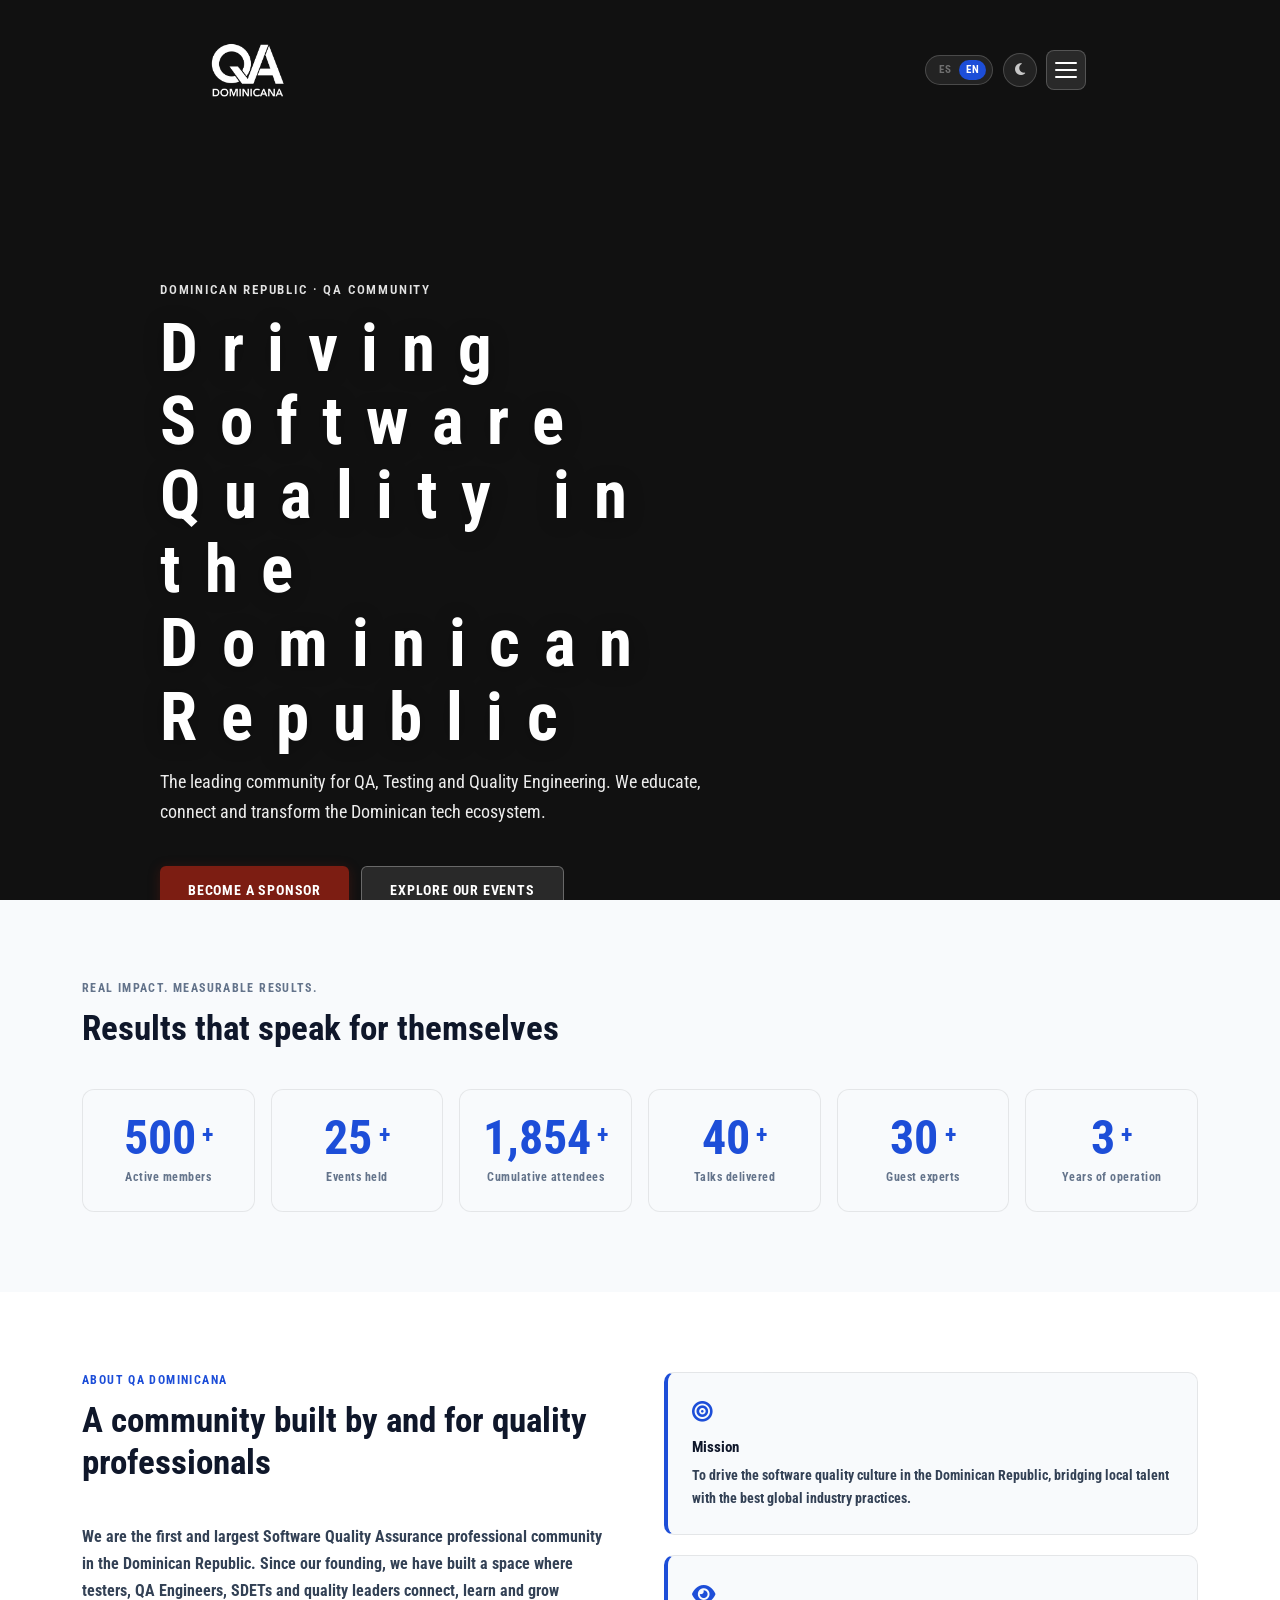
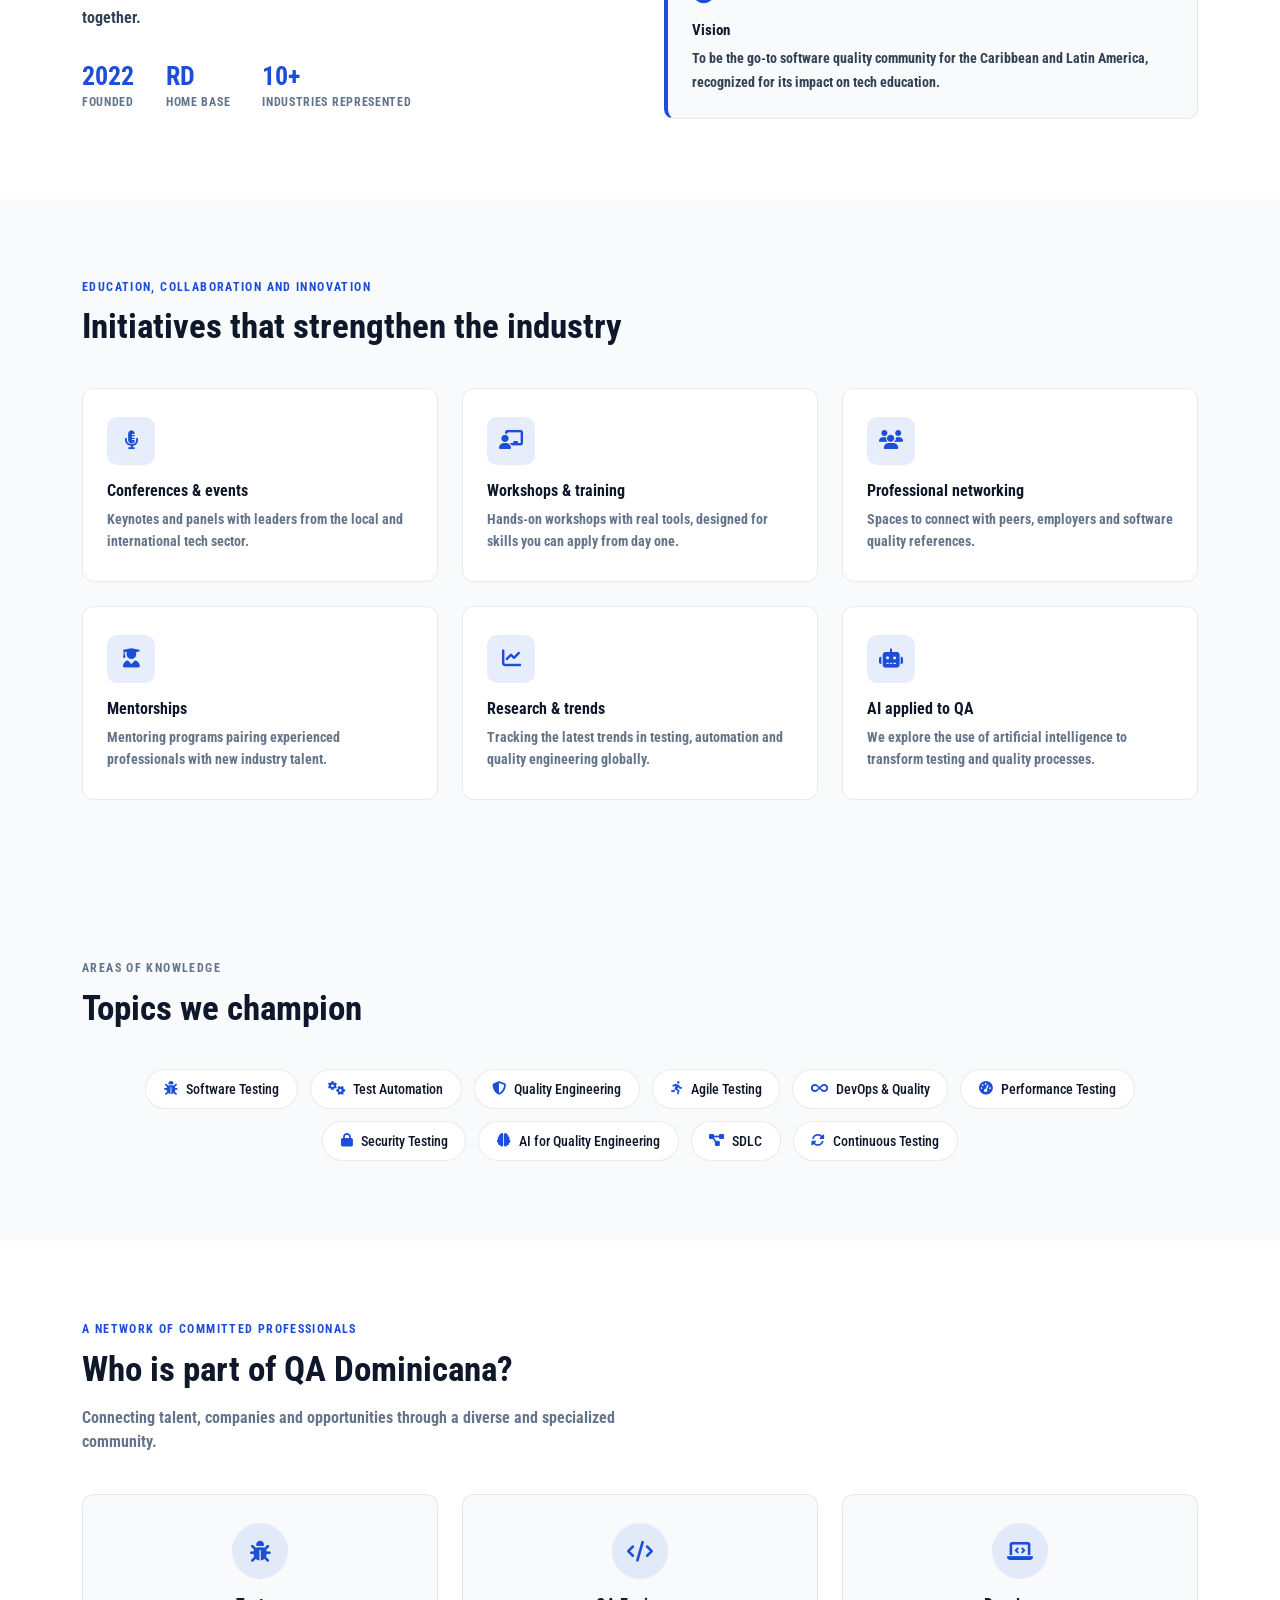
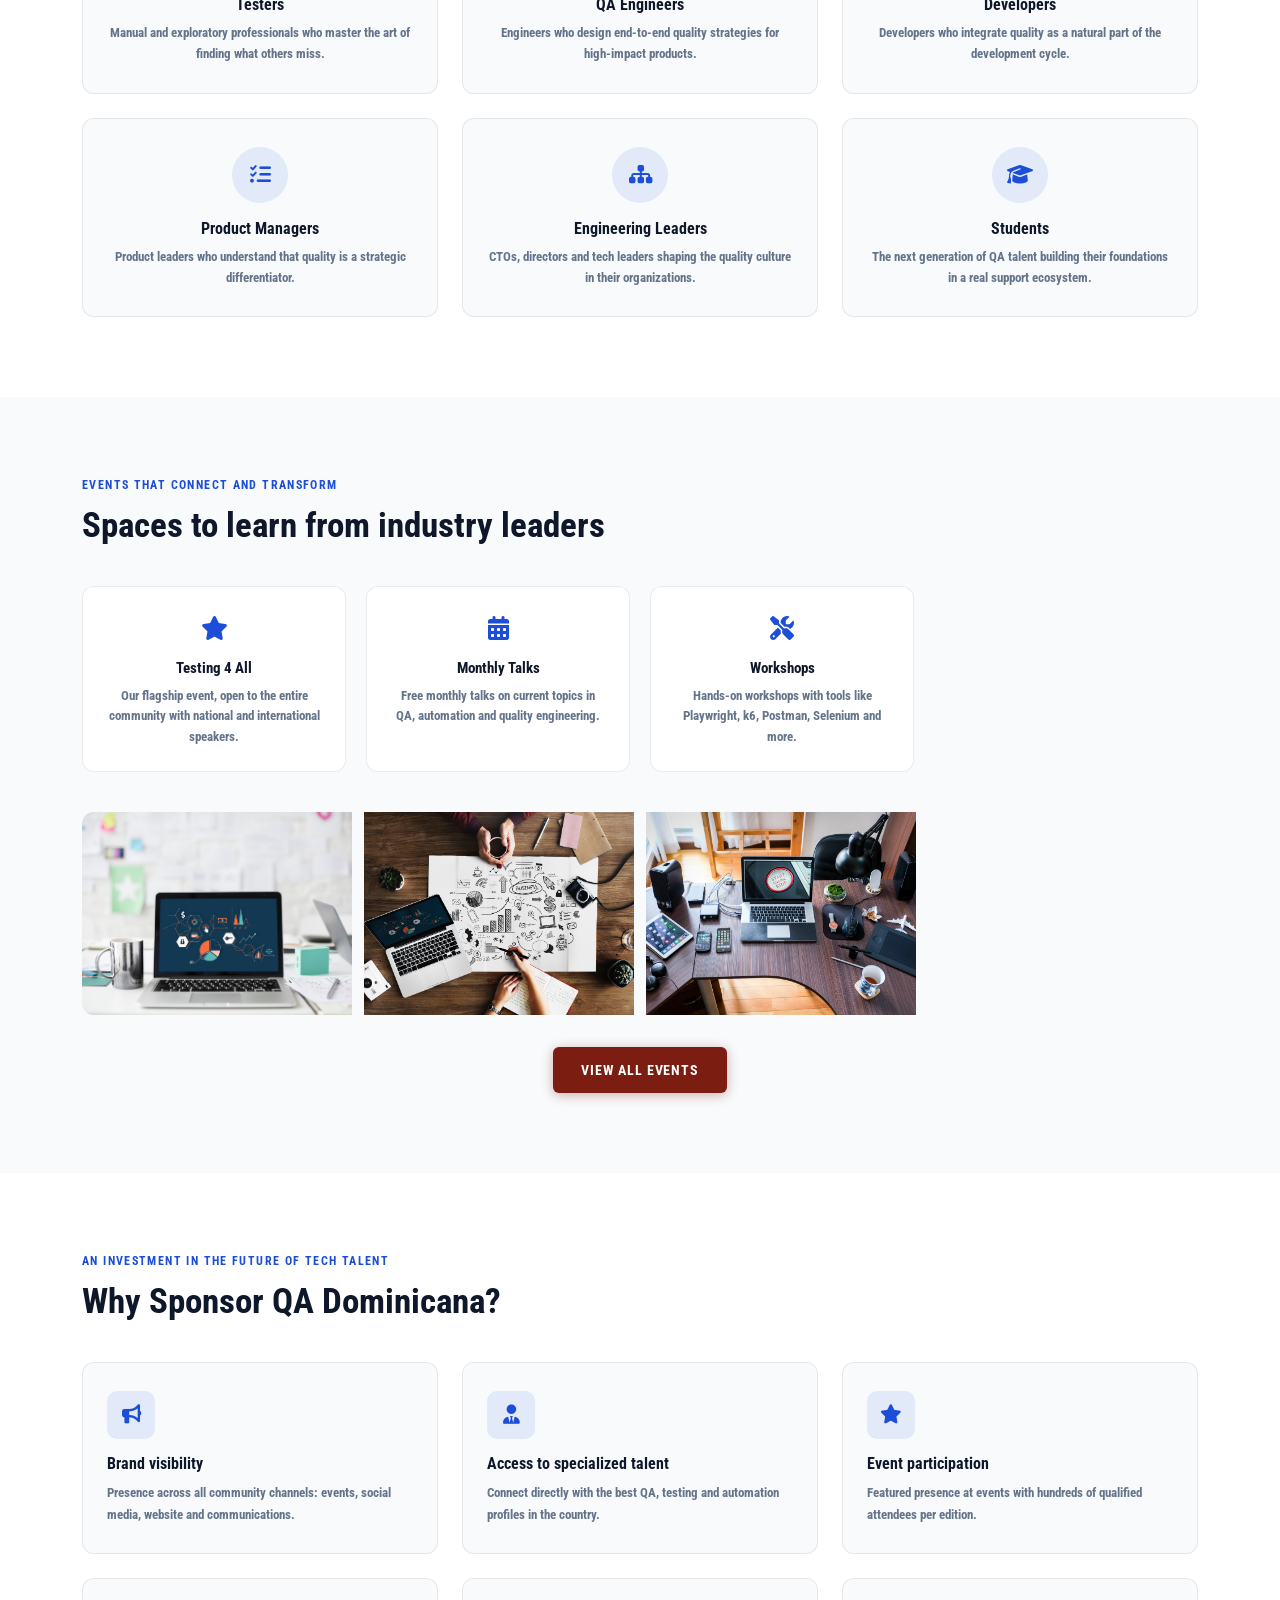
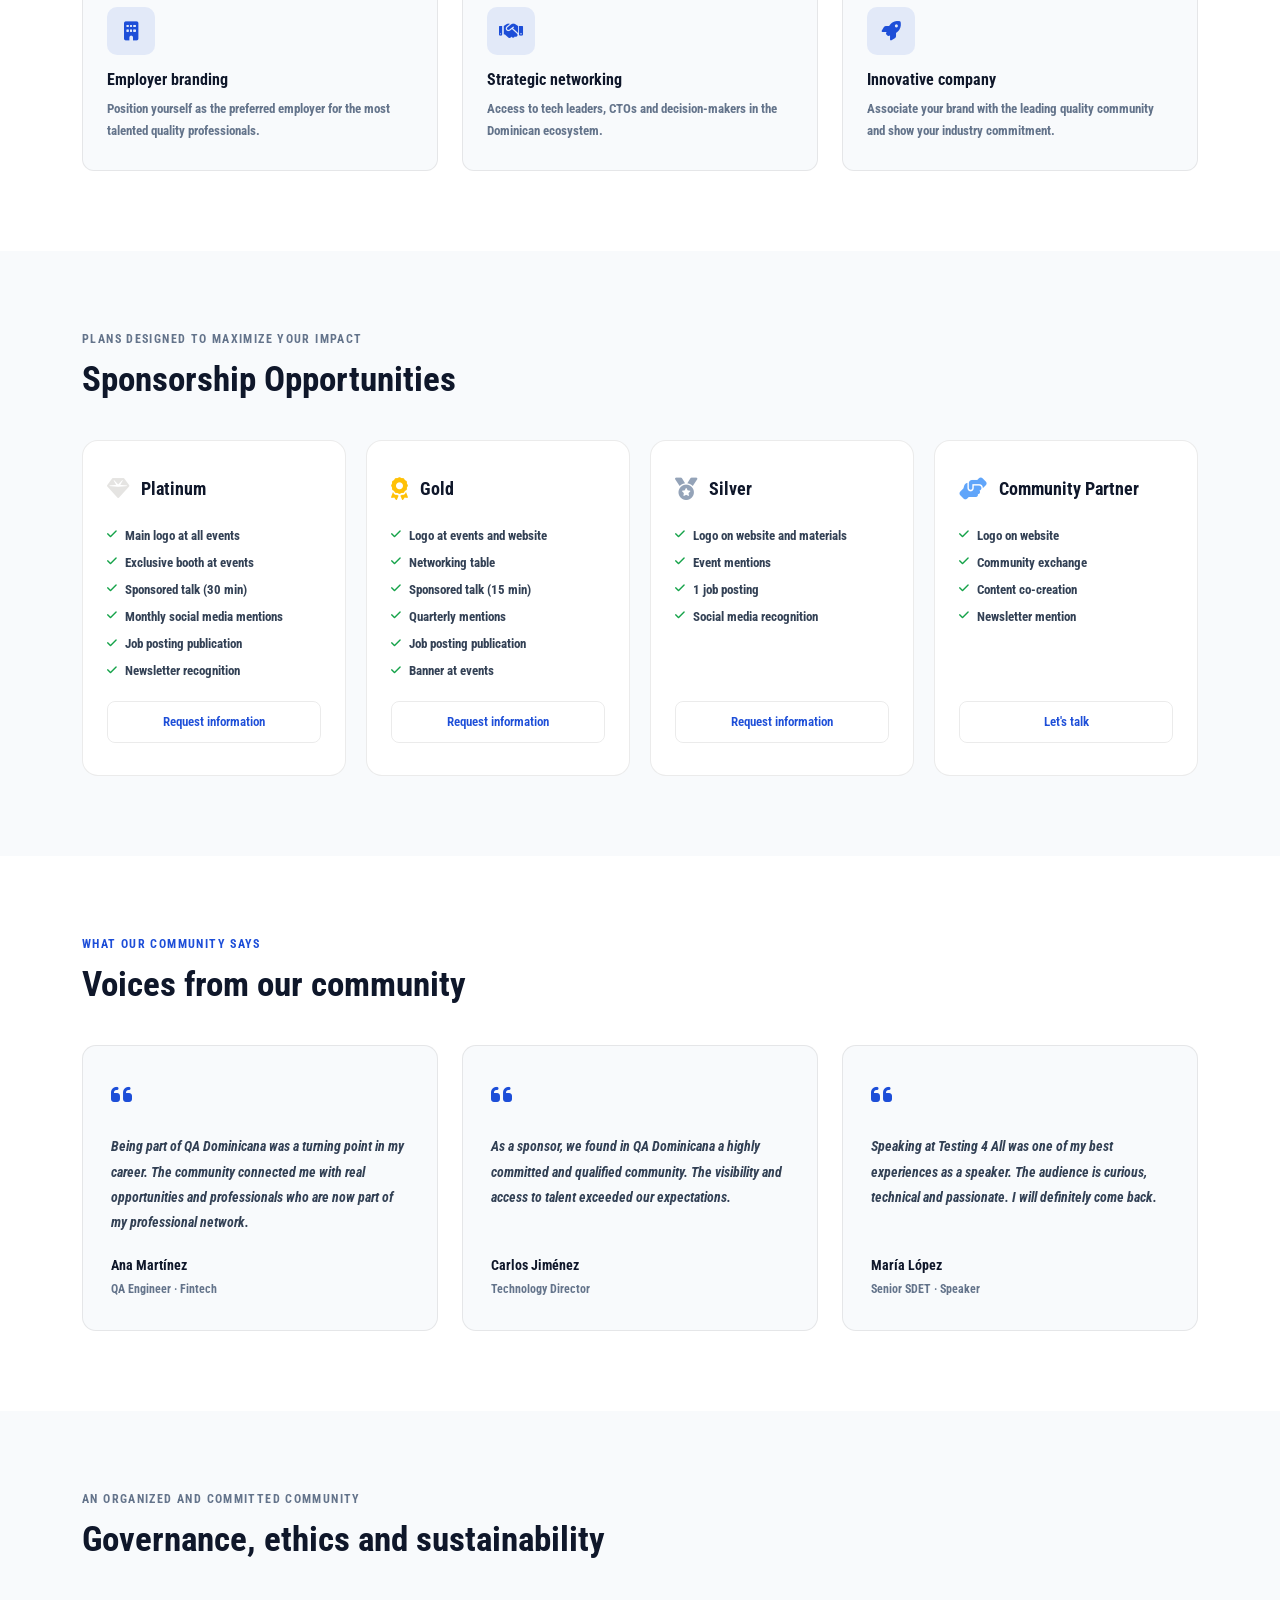
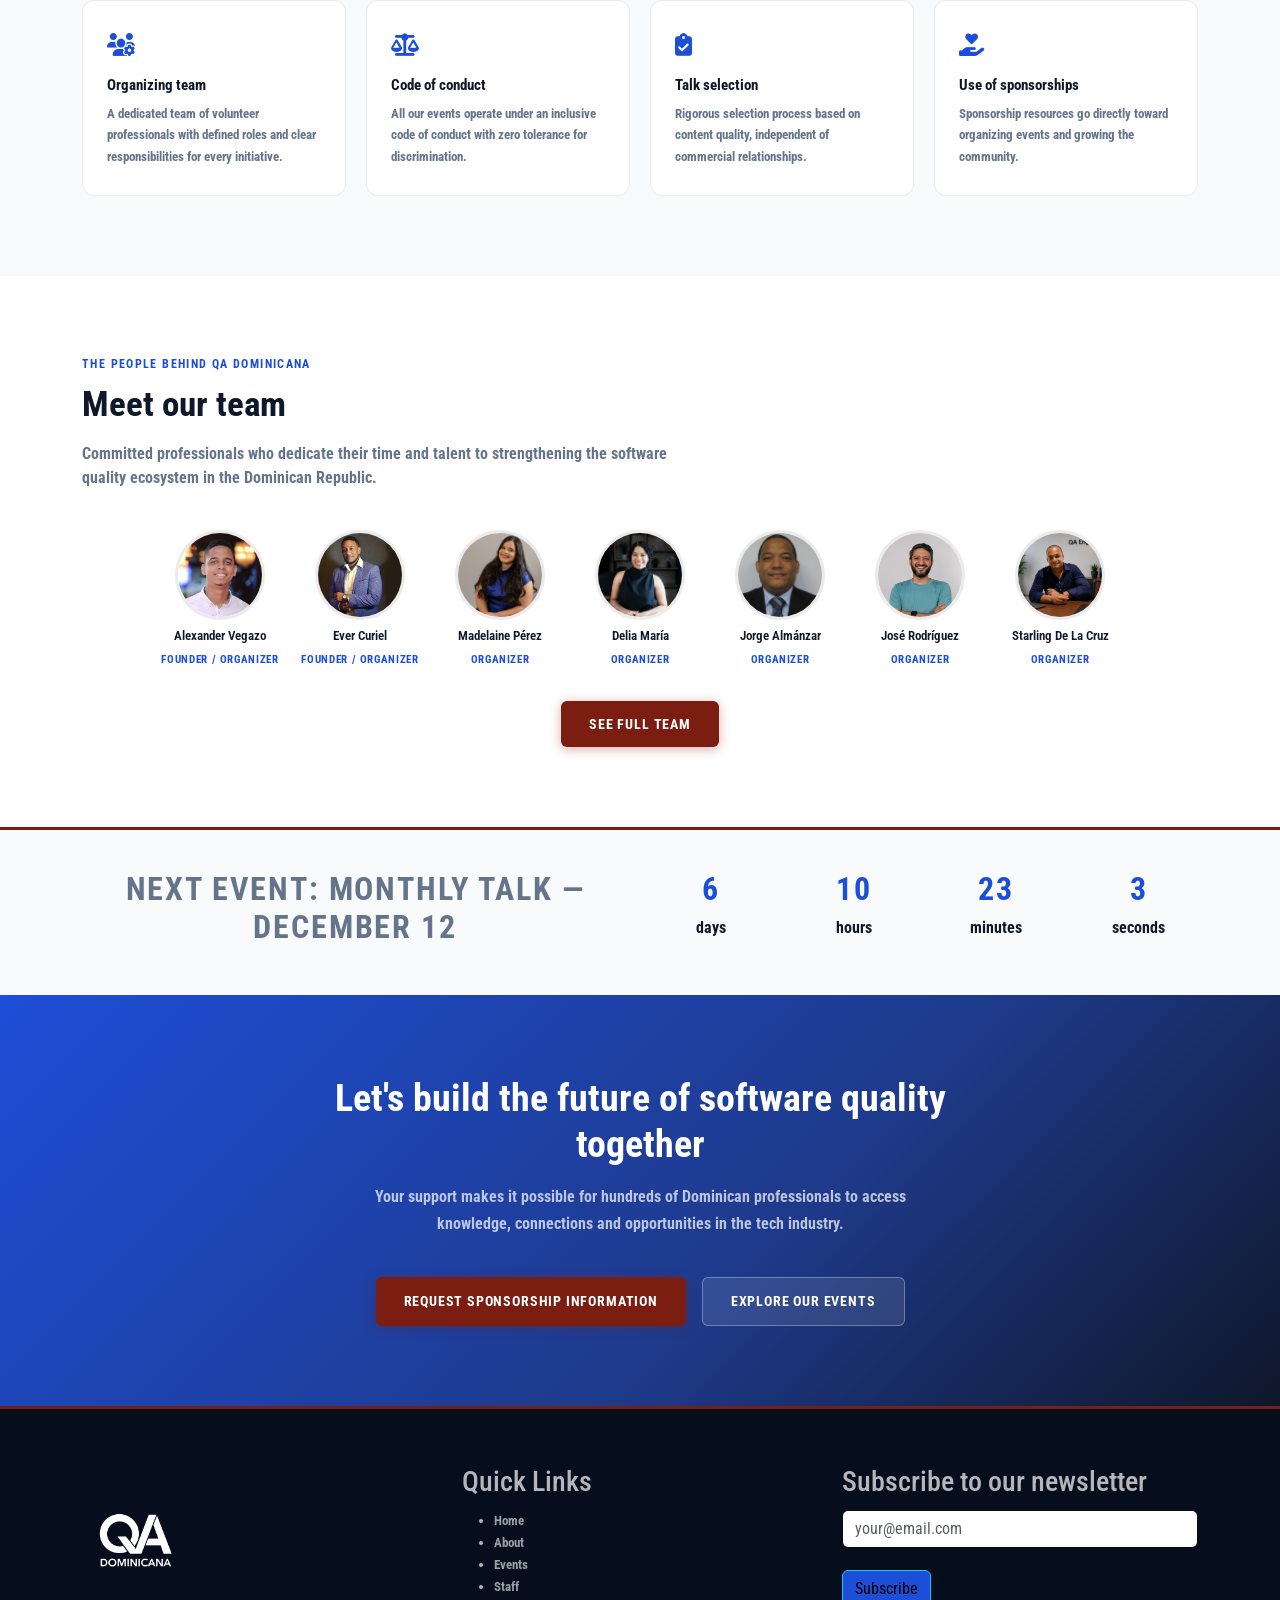
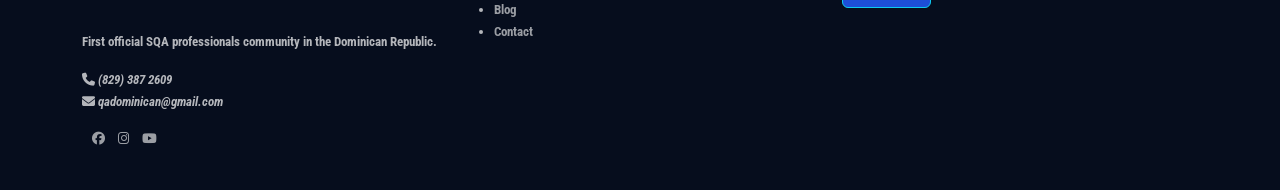
==== commit 0669f0ed: "Clean up index.html by removing commented-out code Removed commented-out sections for webinars and a" ====
--- a/index.html
+++ b/index.html
@@ -304,7 +304,7 @@
                 <div class="hp-event-type-icon"><i class="fas fa-laptop"></i></div>
                 <h3>Webinars</h3>
                 <p data-i18n="home.events.webinars.desc">Sesiones virtuales de acceso libre para democratizar el conocimiento más allá del territorio.</p>
-            </div>-->
+            </div>--->
             <div class="hp-event-type">
                 <div class="hp-event-type-icon"><i class="fas fa-tools"></i></div>
                 <h3>Workshops</h3>
@@ -314,7 +314,7 @@
         <div class="hp-events-gallery">
             <div class="hp-gallery-item"><img src="assets/events/evento-1.jpg" alt="Evento QA Dominicana" loading="lazy"></div>
             <div class="hp-gallery-item"><img src="assets/events/evento-2.jpg" alt="Evento QA Dominicana" loading="lazy"></div>
-            <div class="hp-gallery-item"><img src="assets/events/evento-3.jpg" alt="Evento QA Dominicana" loading="lazy"></div>
+            <!--<div class="hp-gallery-item"><img src="assets/events/evento-3.jpg" alt="Evento QA Dominicana" loading="lazy"></div>-->
             <div class="hp-gallery-item"><img src="assets/events/evento-4.jpg" alt="Evento QA Dominicana" loading="lazy"></div>
         </div>
         <div class="hp-events-cta">
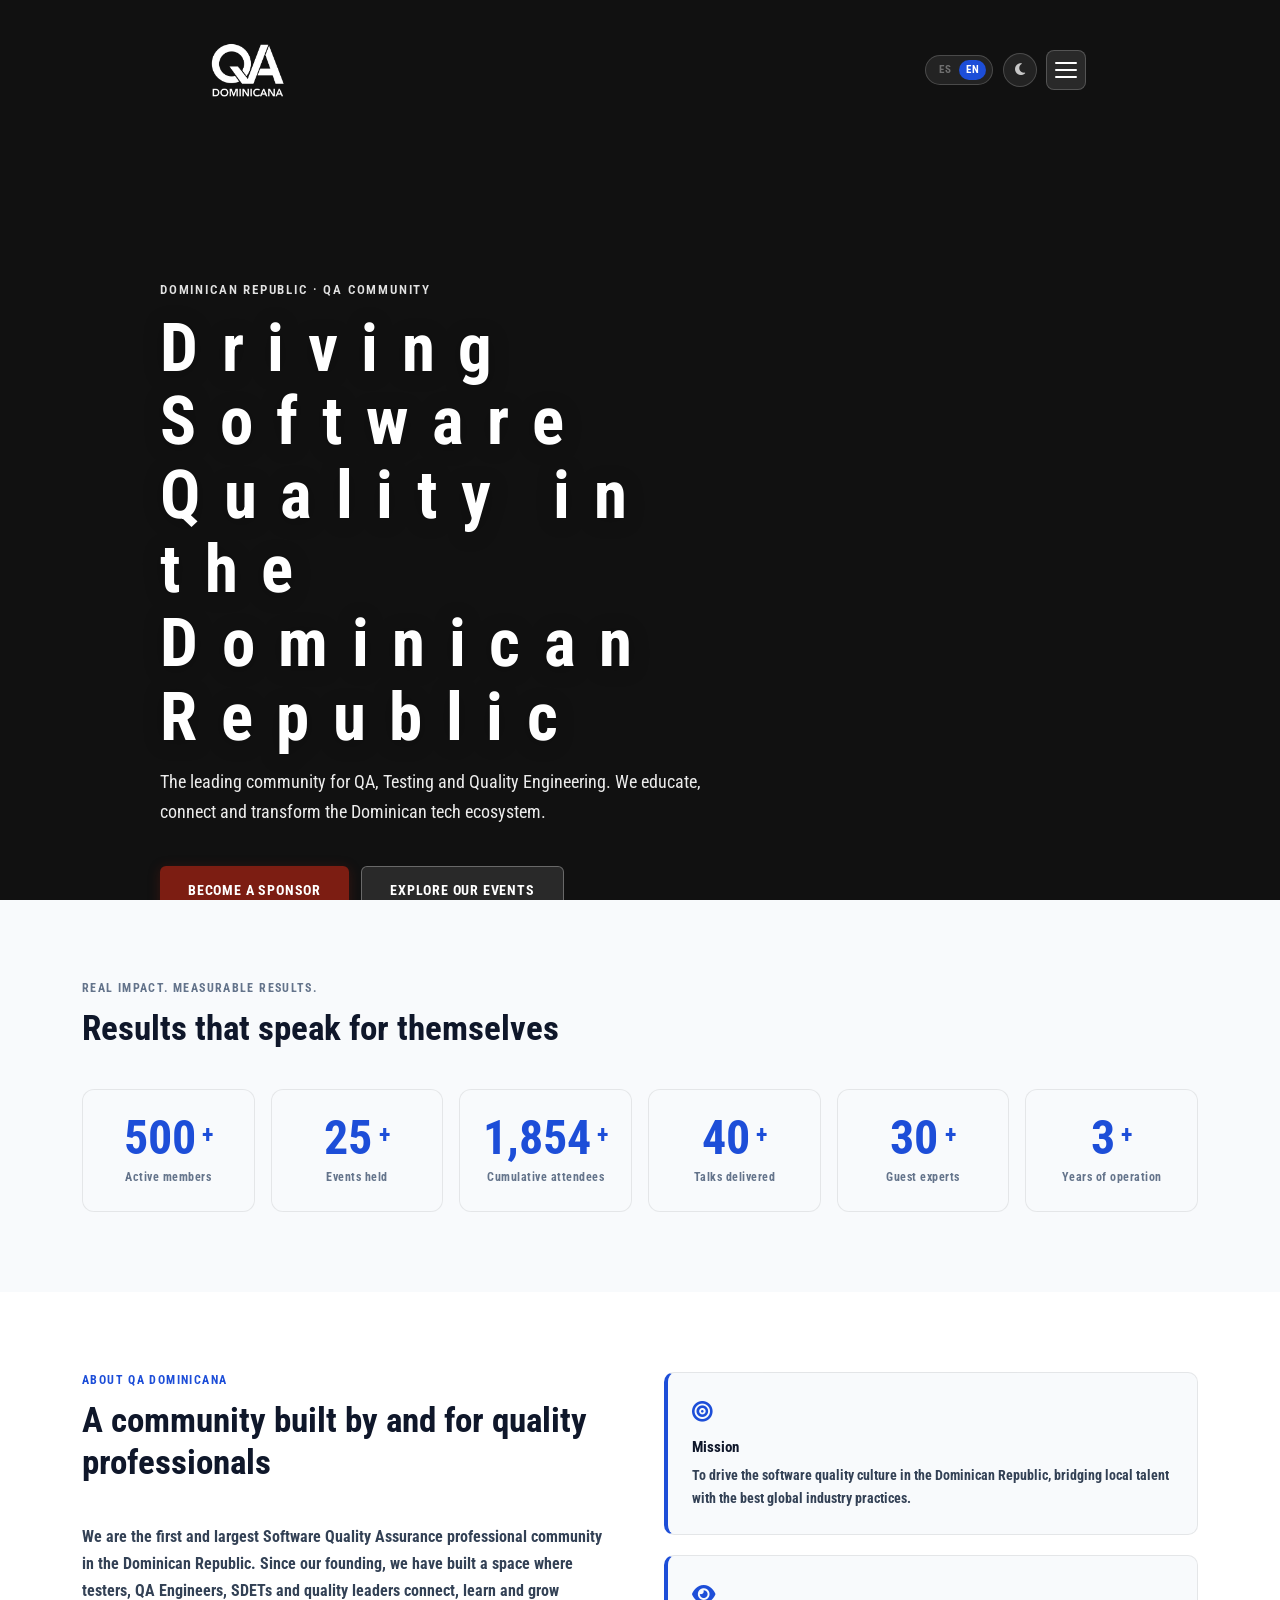
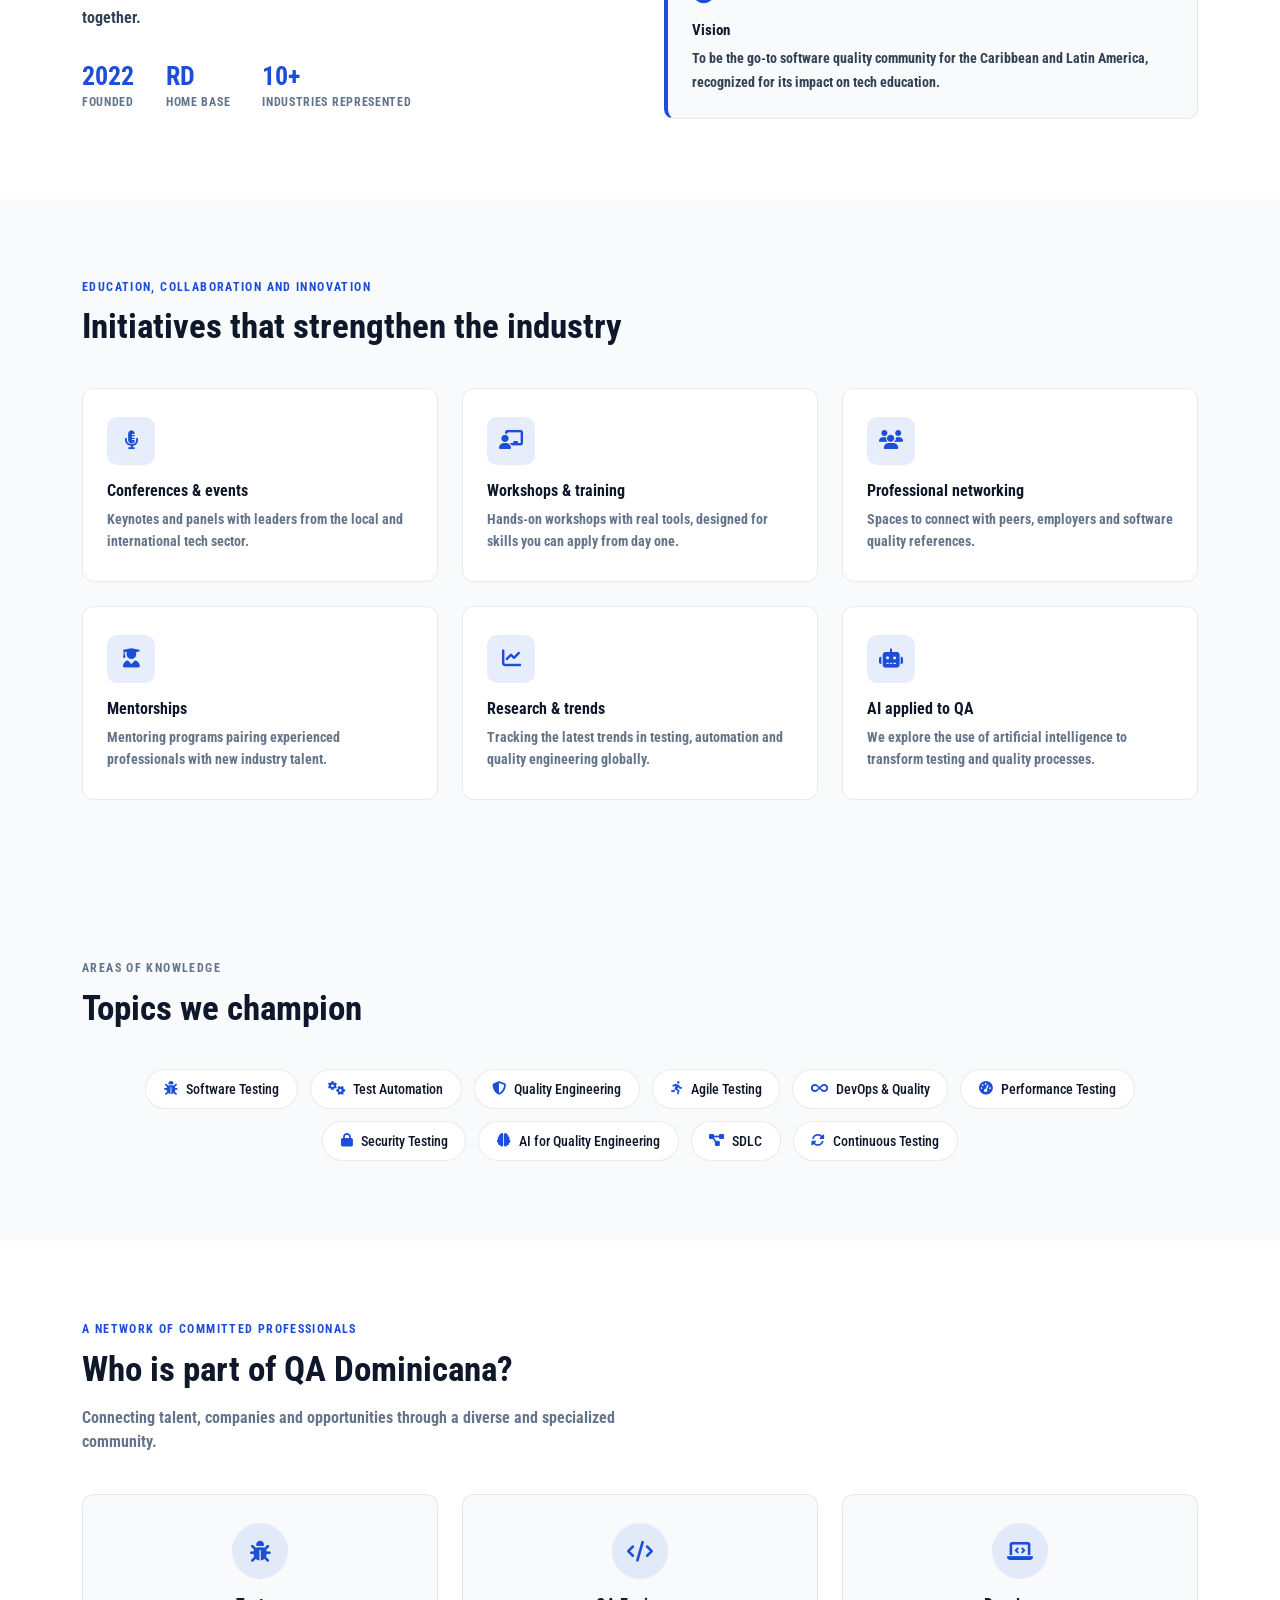
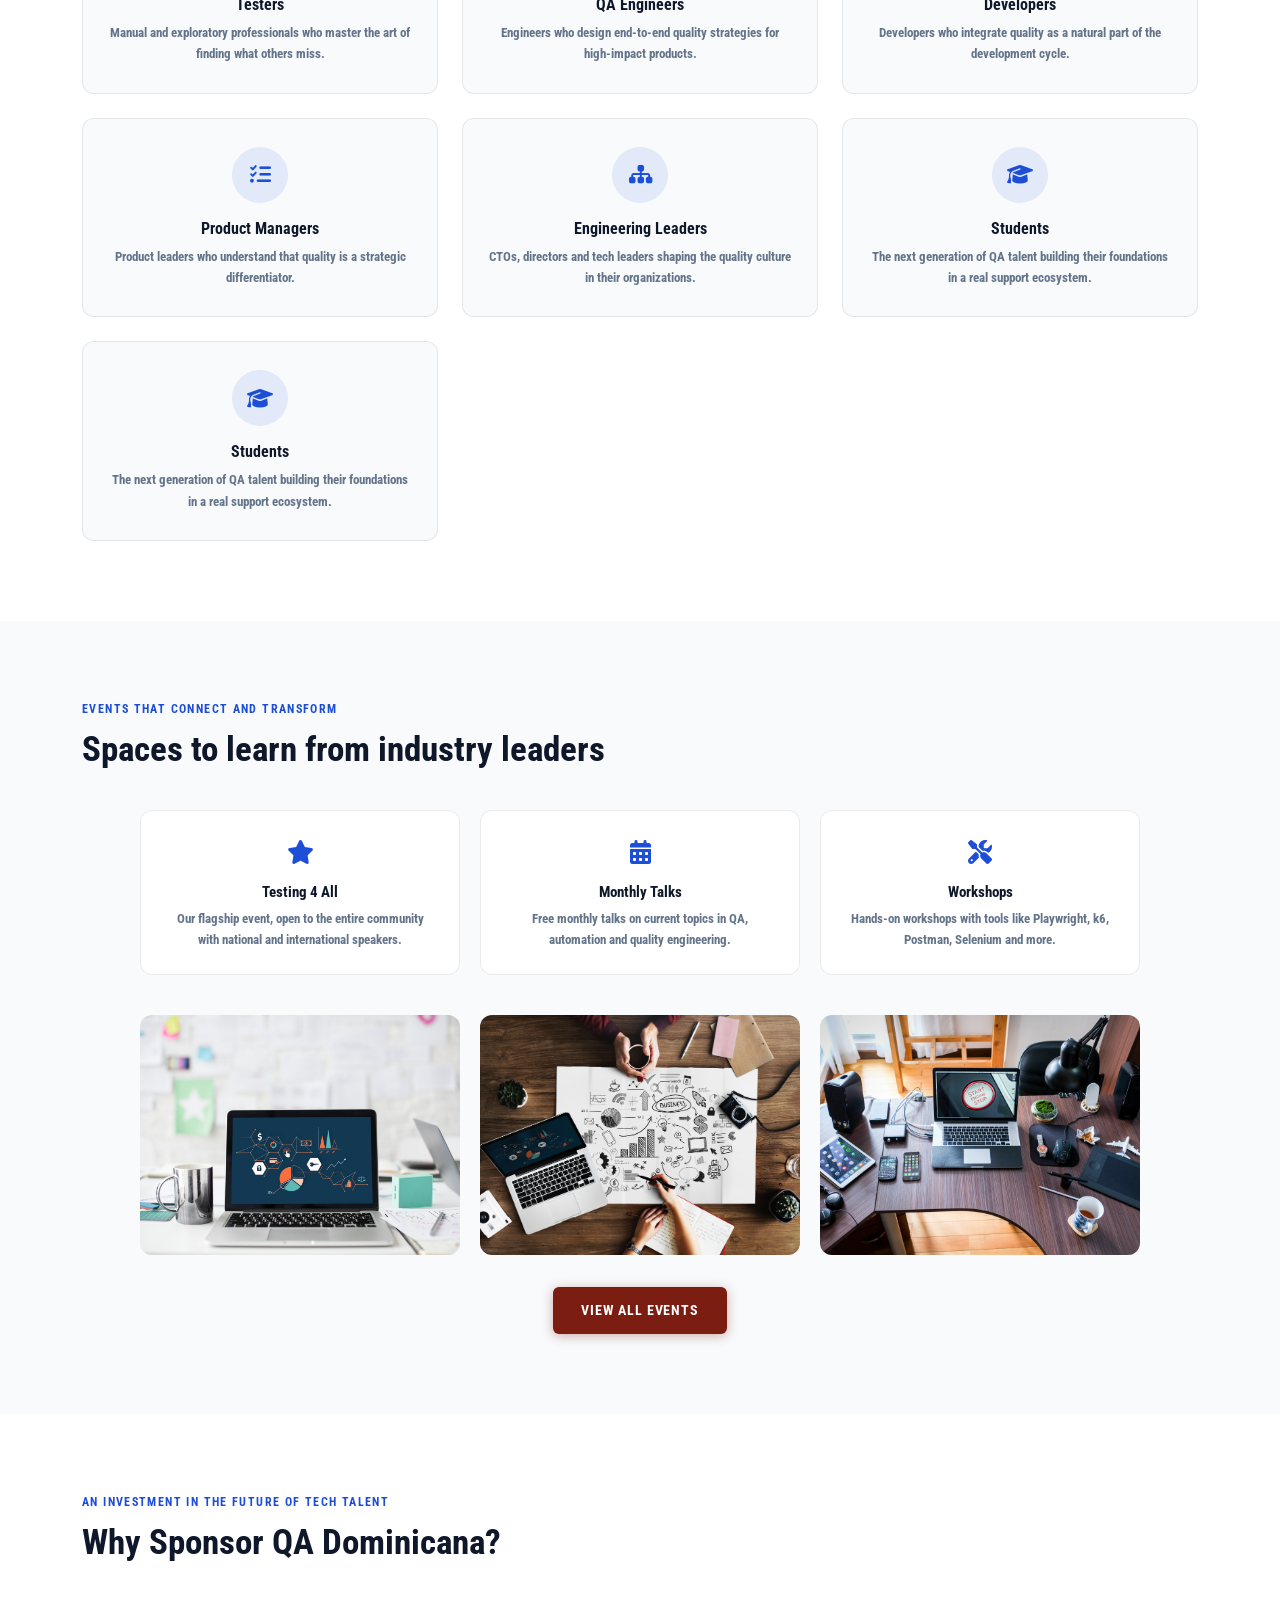
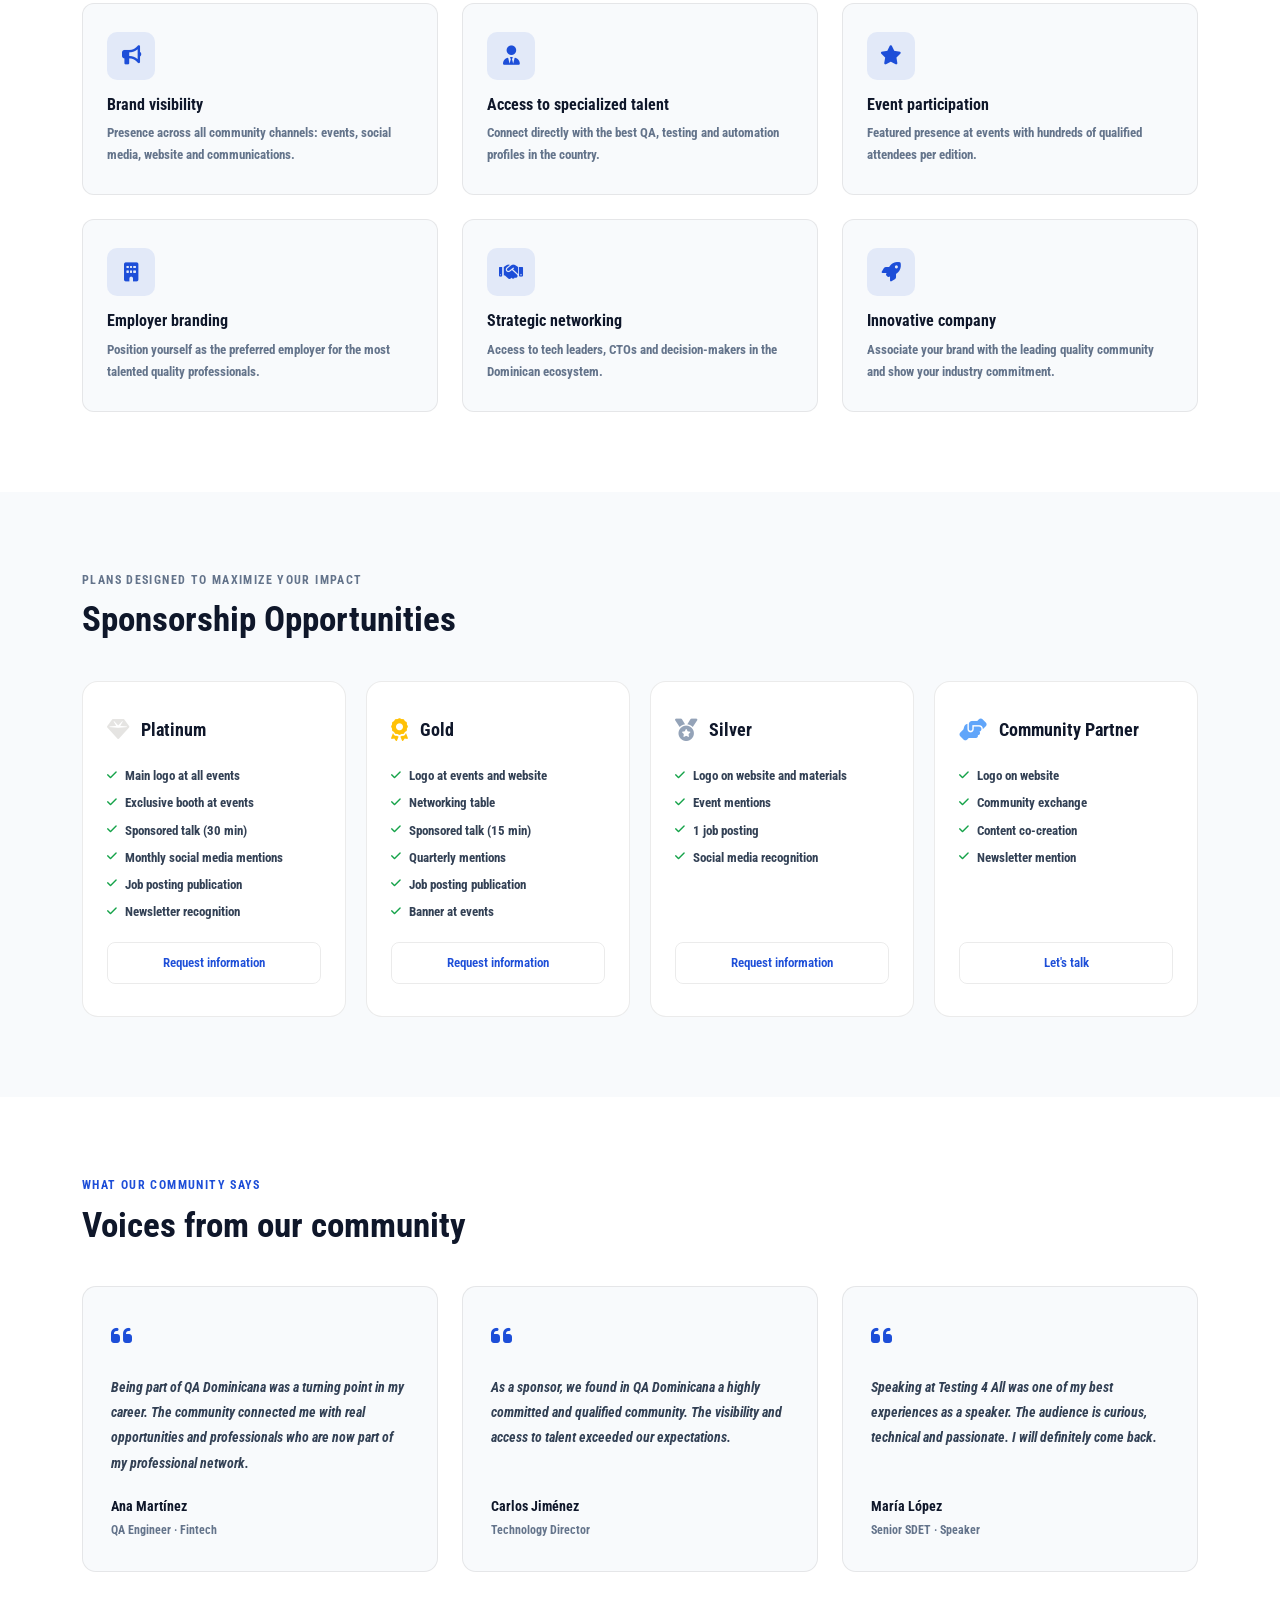
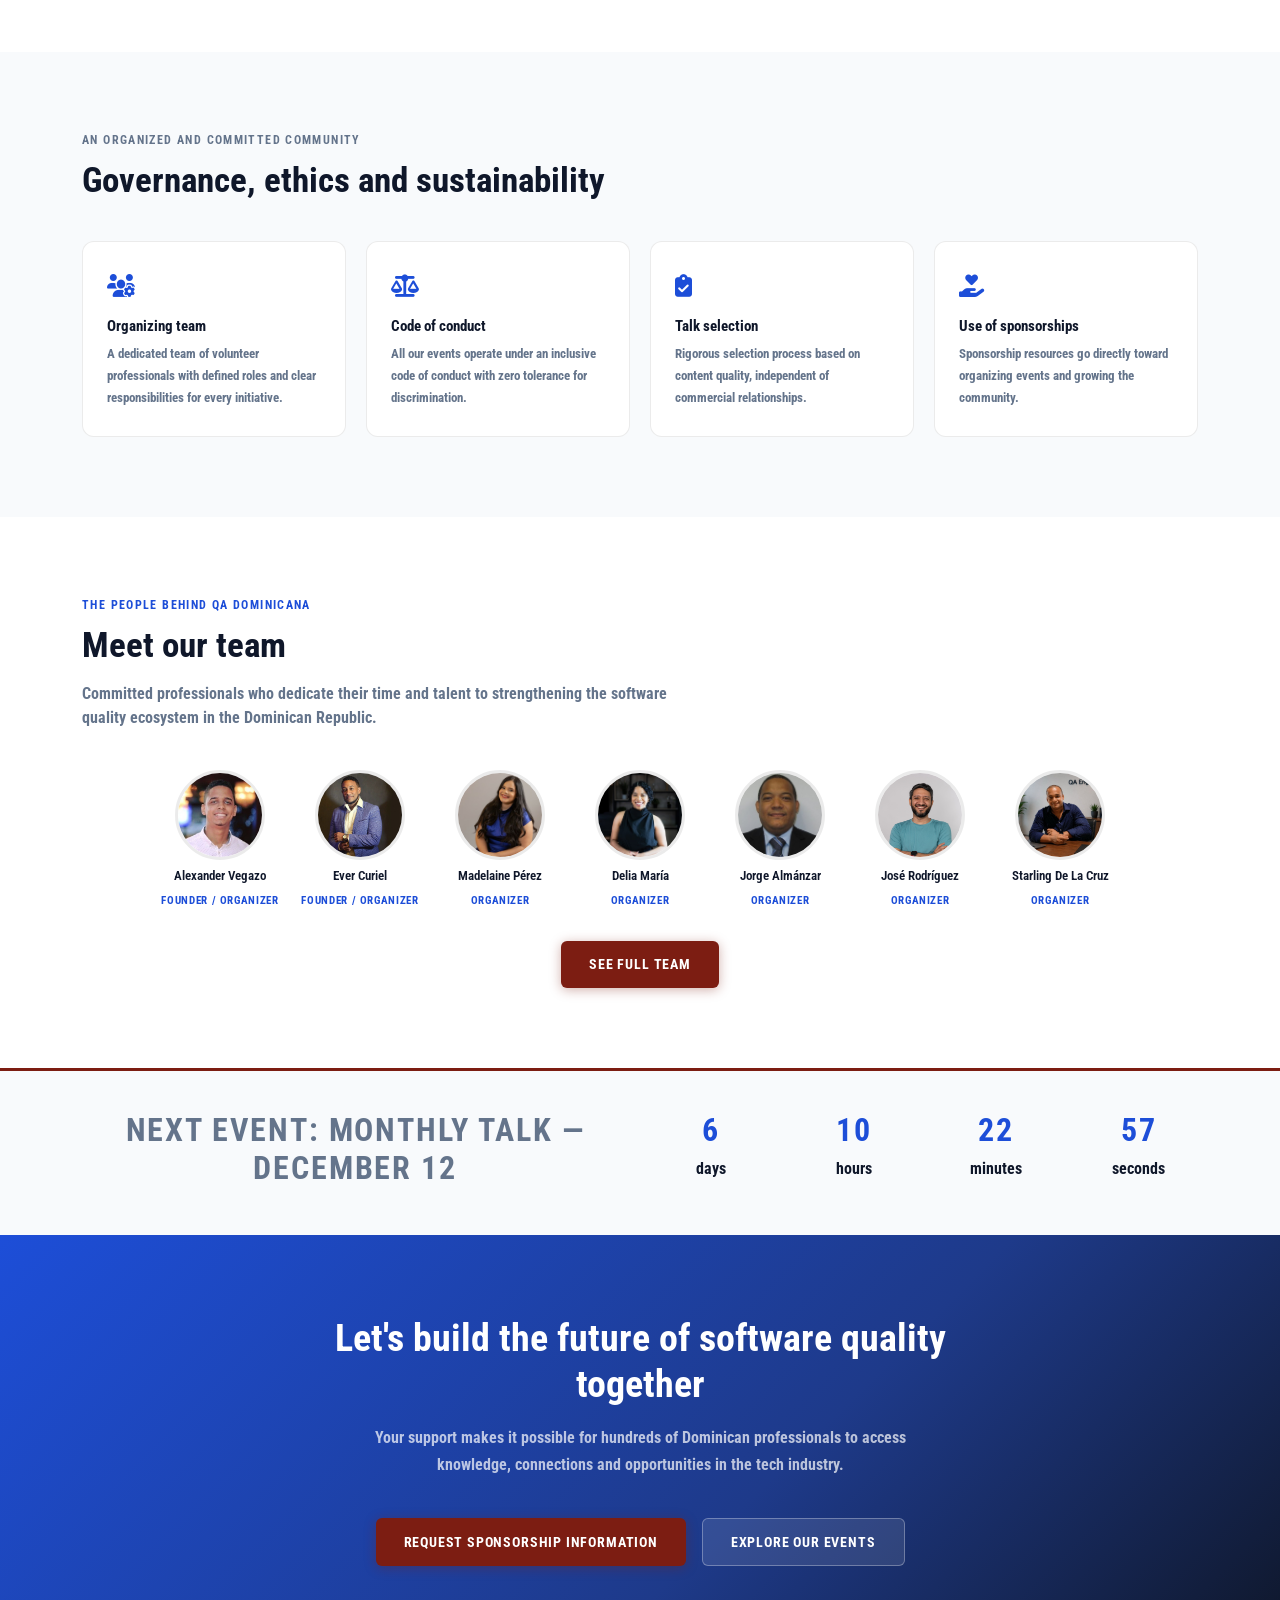
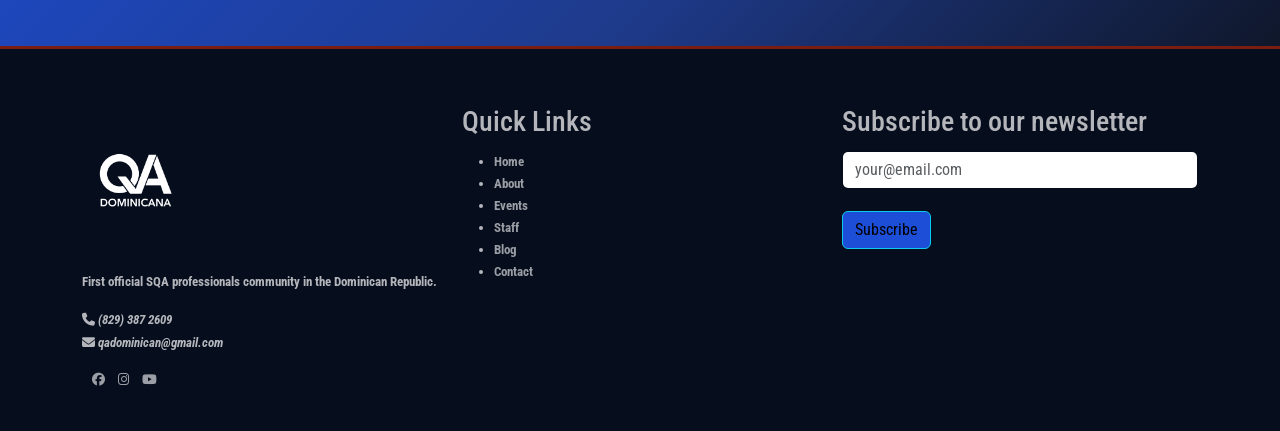
==== commit b50f34d7: "Add community card for CEOs & Leaders section Add community card for CEOs & Leaders section" ====
--- a/index.html
+++ b/index.html
@@ -277,6 +277,11 @@
                 <div class="hp-community-icon"><i class="fas fa-graduation-cap"></i></div>
                 <h3 data-i18n="home.community.c6.title">Estudiantes</h3>
                 <p data-i18n="home.community.c6.desc">La próxima generación de talentos QA construyendo sus bases en un ecosistema de apoyo real.</p>
+            </div>
+             <div class="hp-community-card">
+                <div class="hp-community-icon"><i class="fas fa-graduation-cap"></i></div>
+                <h3 data-i18n="home.community.c6.title">CEOs & Leaders</h3>
+                <p data-i18n="home.community.c6.desc">Visionaries who drive business growth by championing a culture of quality.</p>
             </div>
         </div>
     </div>
--- a/css/style.css
+++ b/css/style.css
@@ -2944,11 +2944,18 @@
 }
 
 /* ════ EVENTOS ════ */
-.hp-events-types {
+/*.hp-events-types {
     display: grid;
     grid-template-columns: repeat(4, 1fr);
     gap: 1.25rem;
     margin-bottom: 2.5rem;
+}*/
+.hp-events-types {
+    display: grid;
+    grid-template-columns: repeat(3, 1fr);
+    gap: 1.25rem;
+    max-width: 1000px;
+    margin: 0 auto 2.5rem;
 }
 .hp-event-type {
     background: var(--color-surface);
@@ -2995,18 +3002,34 @@
     box-shadow: 0 8px 24px rgba(0,0,0,0.3);
 }
 
-.hp-events-gallery {
+/*.hp-events-gallery {
     display: grid;
     grid-template-columns: repeat(4, 1fr);
     gap: 0.75rem;
     margin-bottom: 2rem;
     border-radius: 12px;
     overflow: hidden;
-}
+}*/
+
+.hp-events-gallery {
+    display: grid;
+    grid-template-columns: repeat(3, 1fr);
+    gap: 1.25rem;
+    max-width: 1000px;
+    margin: 0 auto 2rem;
+    border-radius: 0;
+    overflow: visible;
+}
+/*.hp-gallery-item {
+    aspect-ratio: 4/3;
+    overflow: hidden;
+}*/
 .hp-gallery-item {
     aspect-ratio: 4/3;
     overflow: hidden;
-}
+    border-radius: 12px;
+}
+
 .hp-gallery-item img {
     width: 100%;
     height: 100%;
@@ -3319,7 +3342,8 @@
     .hp-what-grid { grid-template-columns: repeat(2, 1fr); }
     .hp-community-grid { grid-template-columns: repeat(2, 1fr); }
     .hp-why-grid { grid-template-columns: repeat(2, 1fr); }
-    .hp-events-types { grid-template-columns: repeat(2, 1fr); }
+    /*.hp-events-types { grid-template-columns: repeat(2, 1fr); }*/
+    .hp-events-gallery { grid-template-columns: repeat(3, 1fr); }
     .hp-testimonials-grid { grid-template-columns: 1fr; }
 }
 
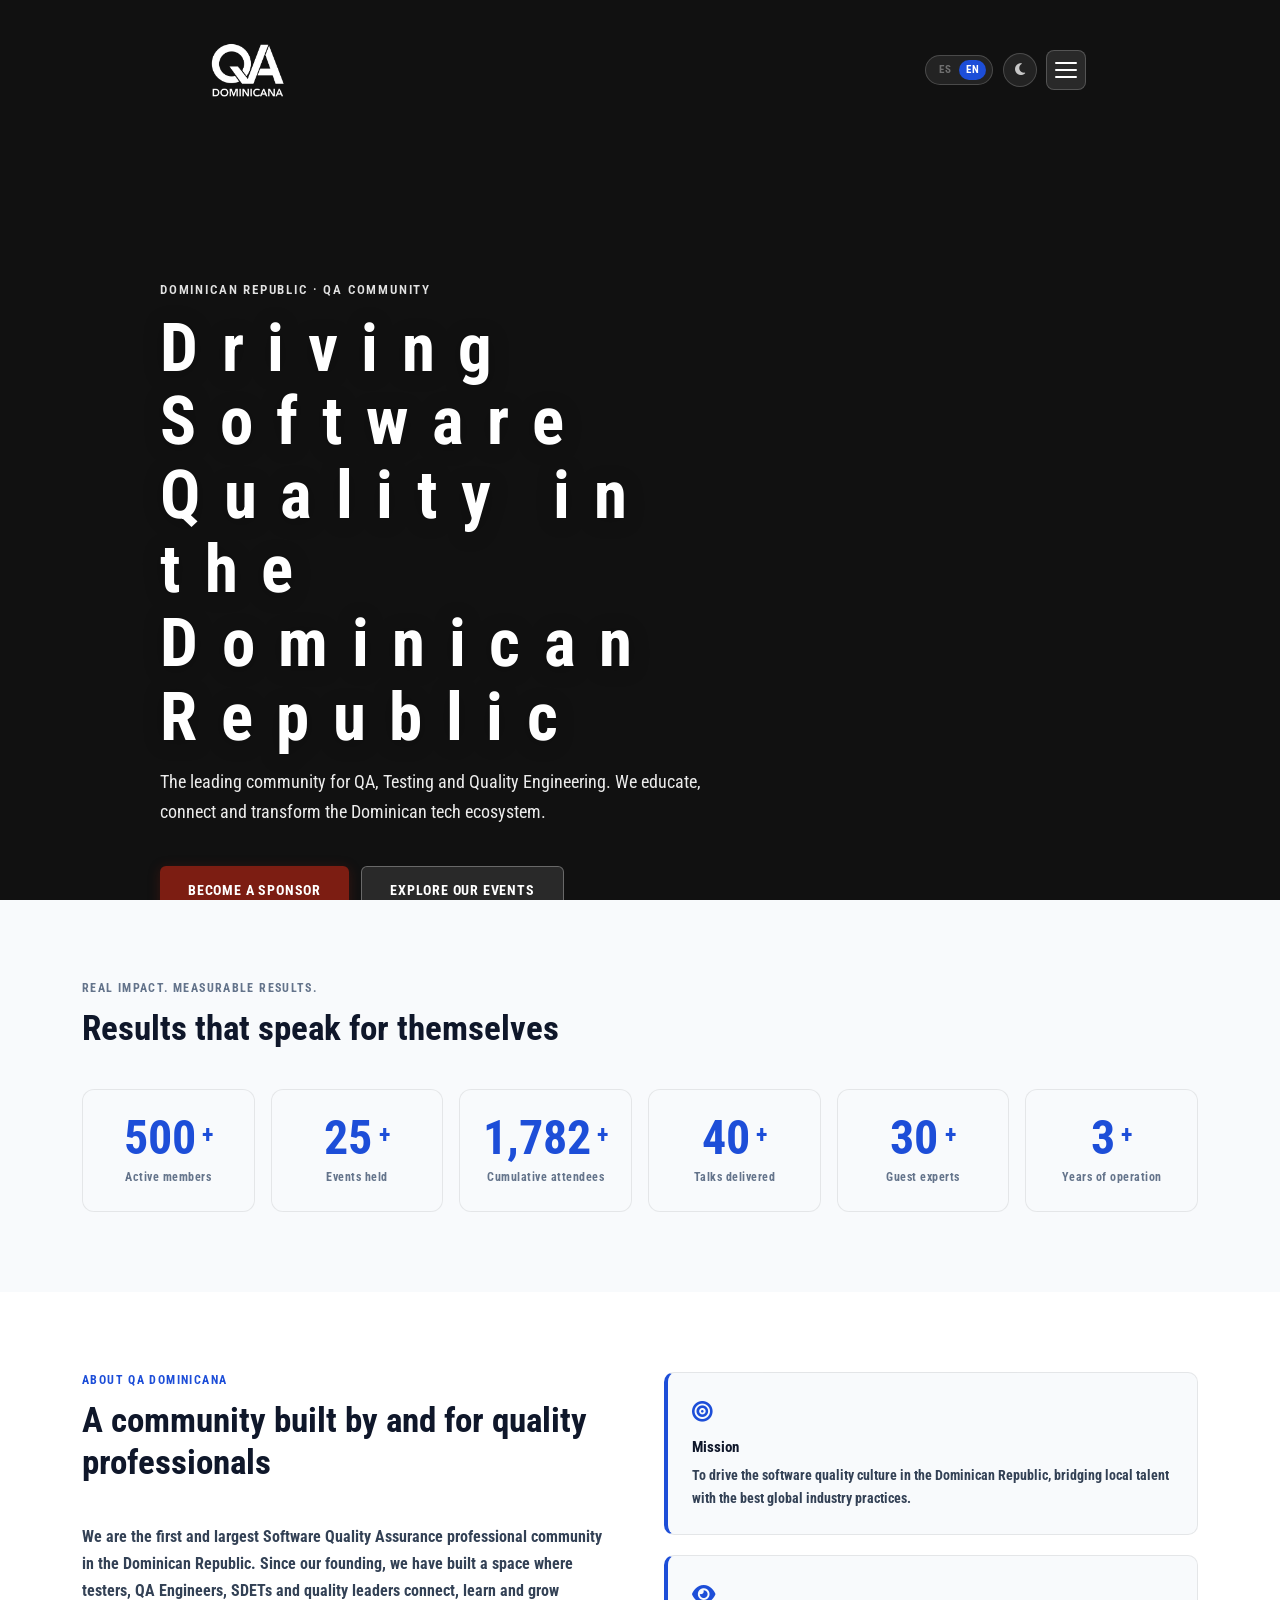
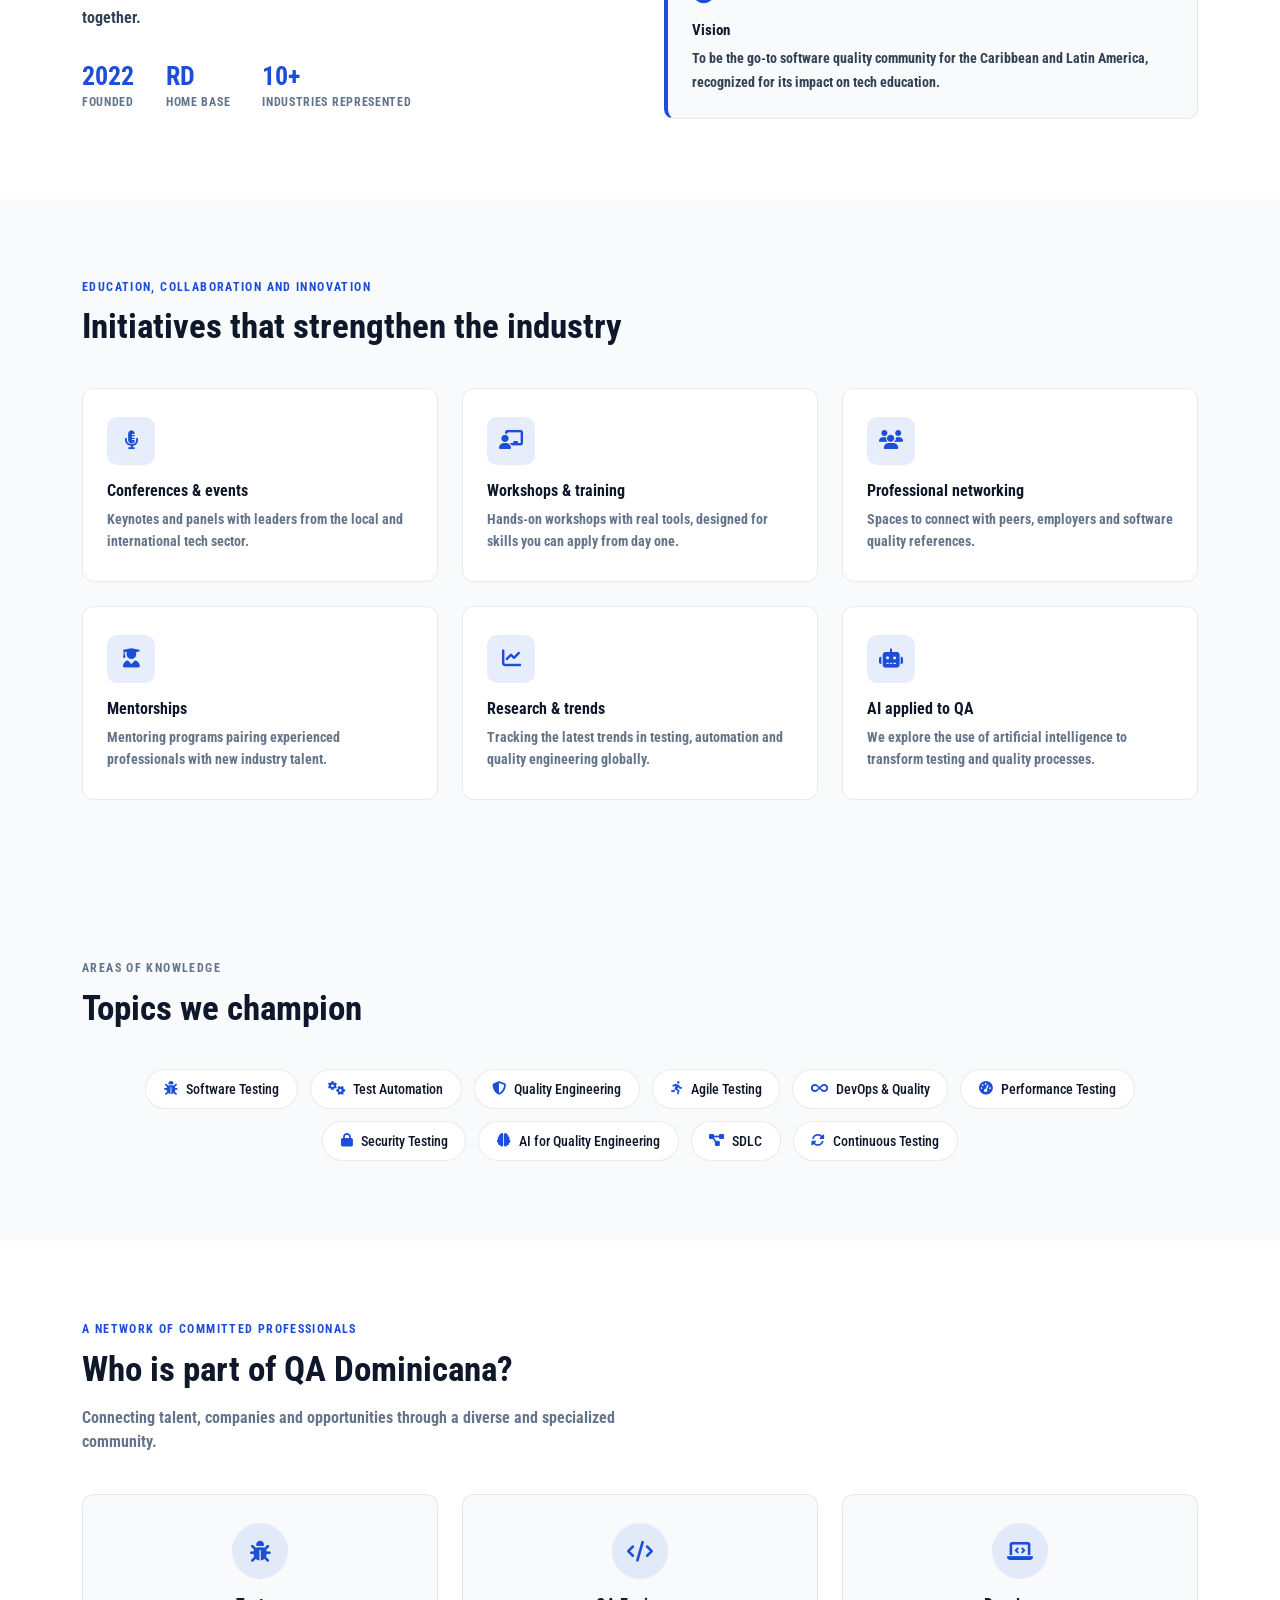
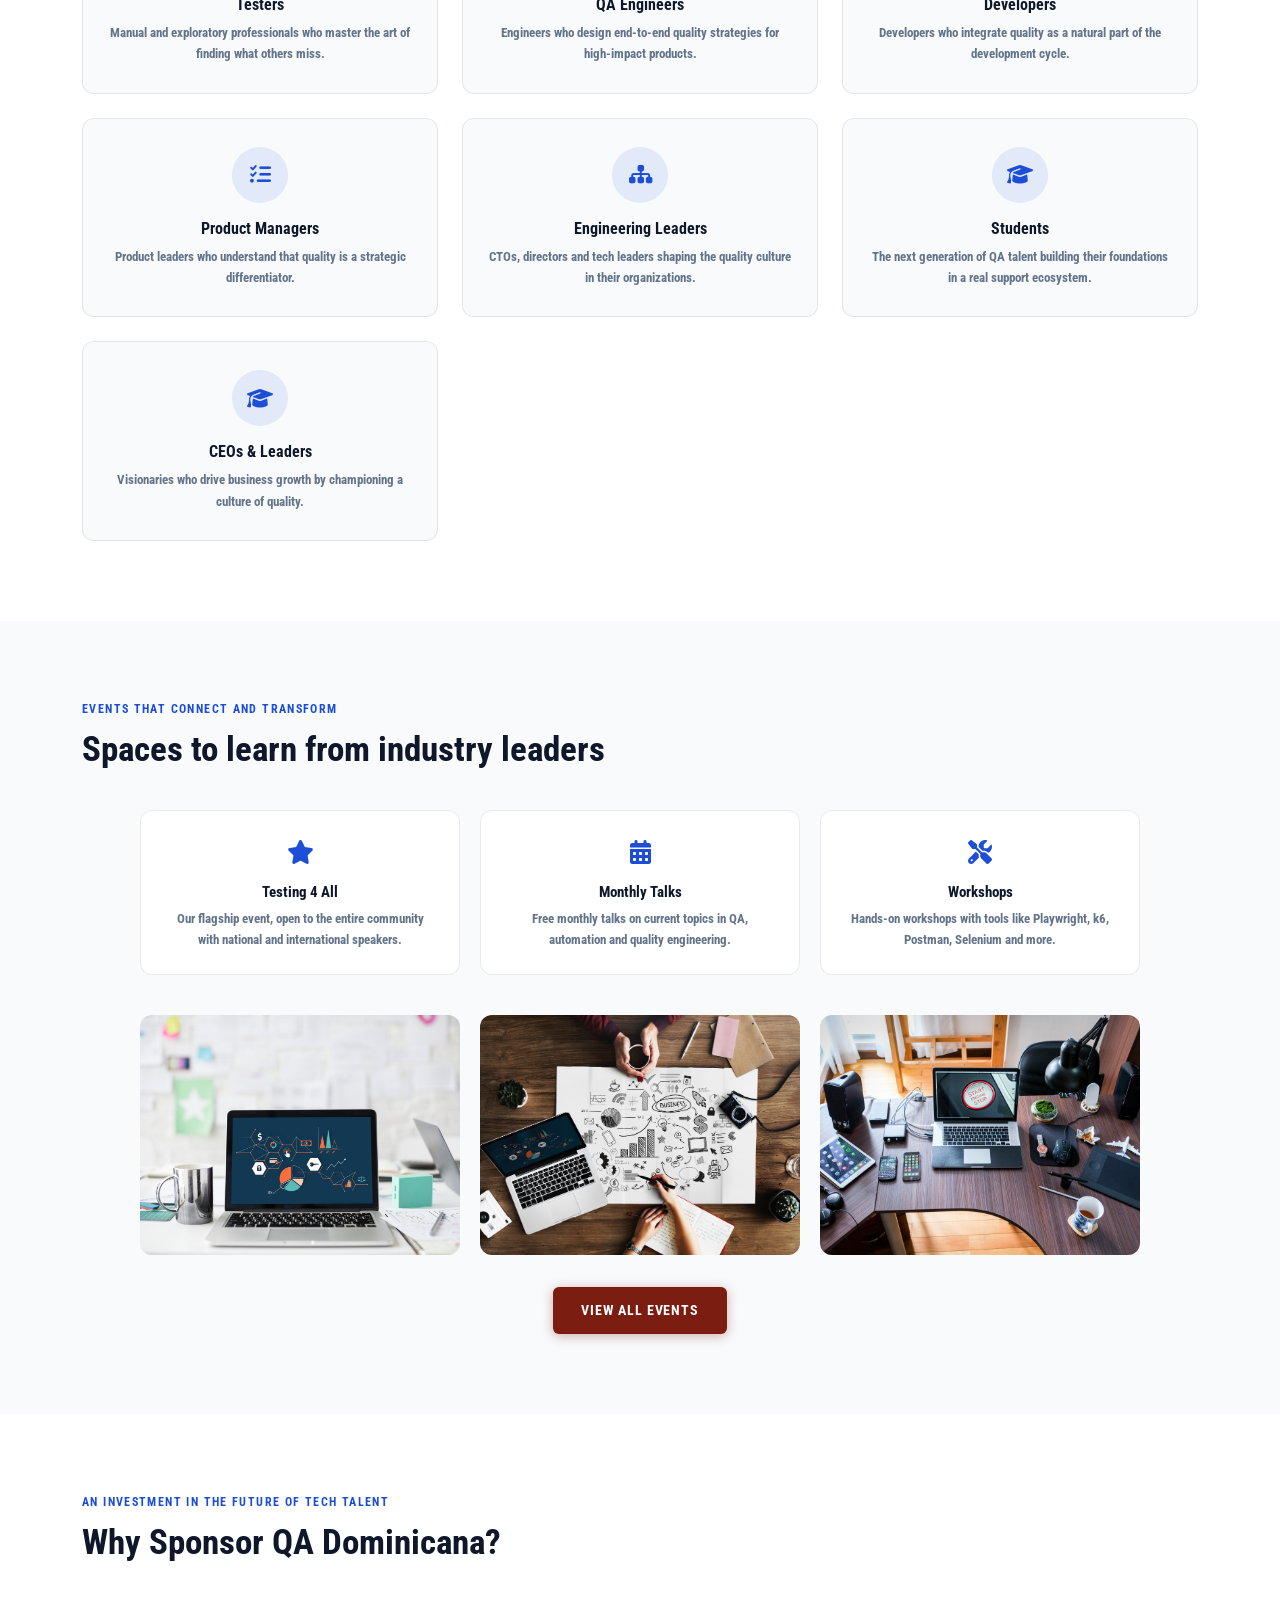
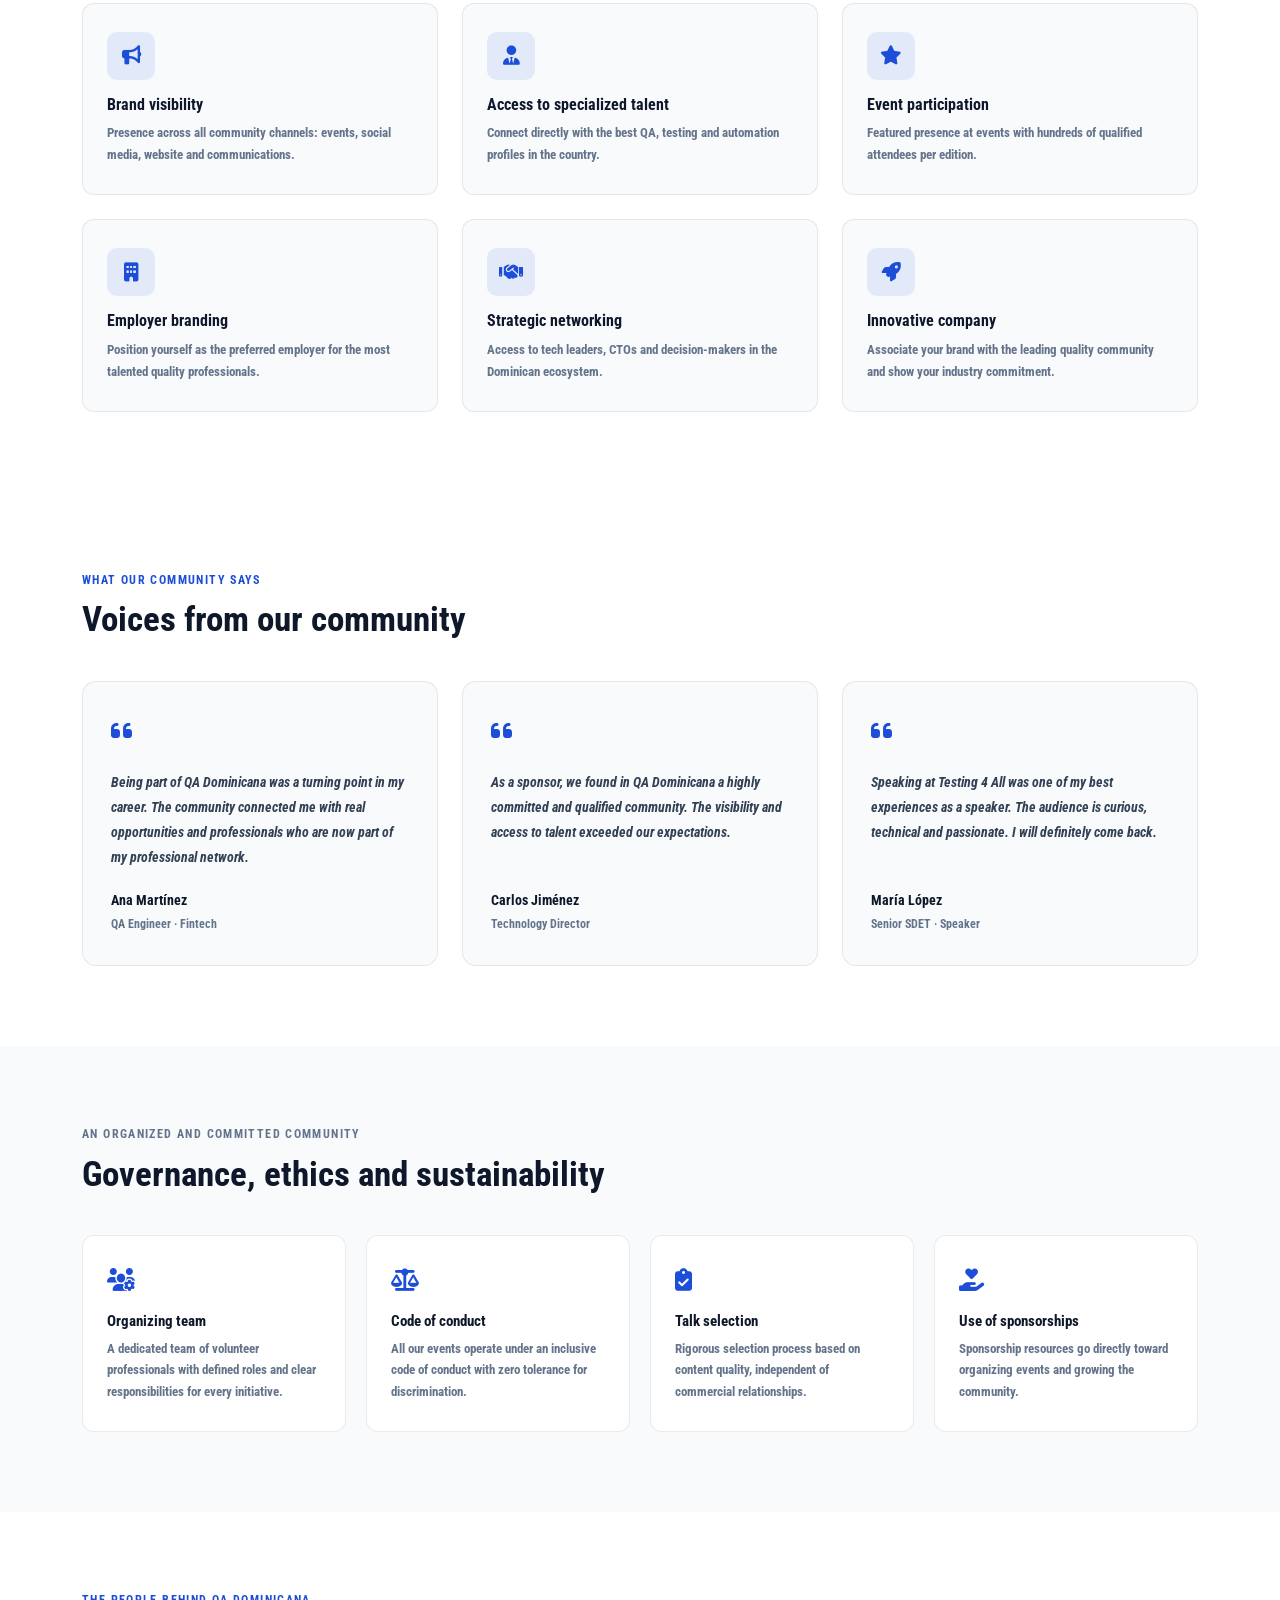
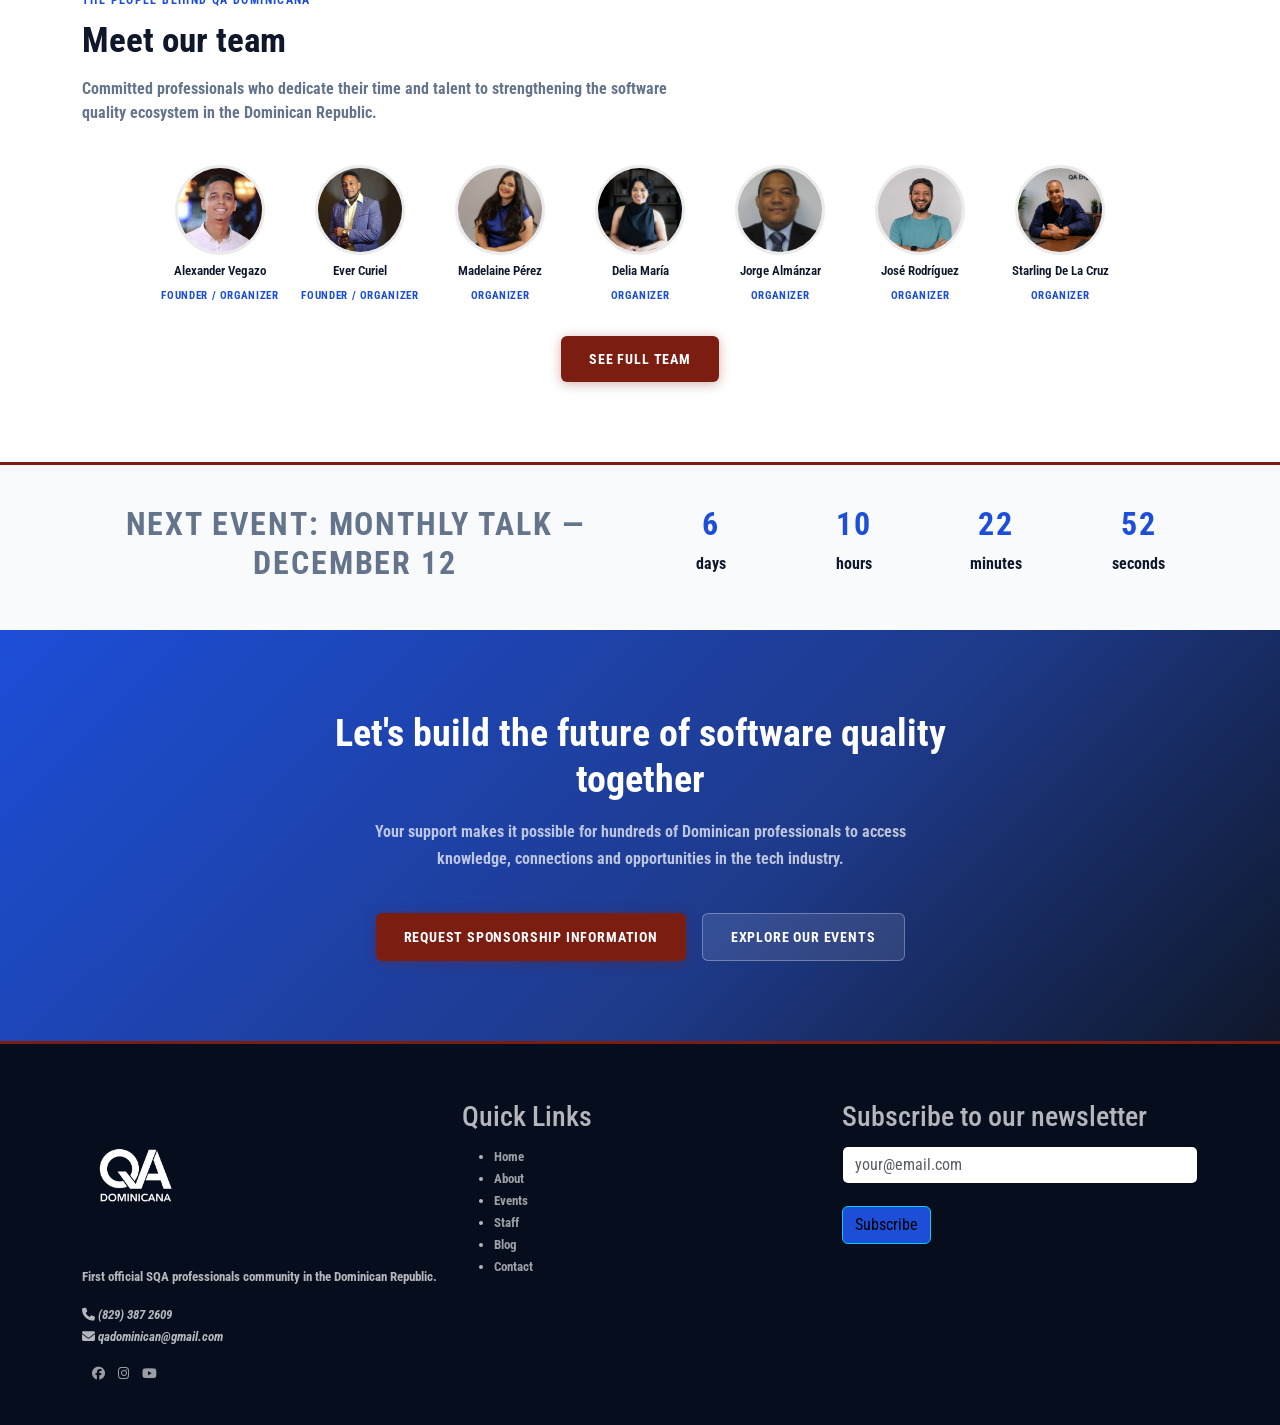
==== commit 1b97b435: "Update community section and comment out sponsorship section Update community section and comment ou" ====
--- a/index.html
+++ b/index.html
@@ -280,8 +280,8 @@
             </div>
              <div class="hp-community-card">
                 <div class="hp-community-icon"><i class="fas fa-graduation-cap"></i></div>
-                <h3 data-i18n="home.community.c6.title">CEOs & Leaders</h3>
-                <p data-i18n="home.community.c6.desc">Visionaries who drive business growth by championing a culture of quality.</p>
+                <h3 data-i18n="home.community.c6.title1">CEOs & Leaders</h3>
+                <p data-i18n="home.community.c6.desc1">Visionaries who drive business growth by championing a culture of quality.</p>
             </div>
         </div>
     </div>
@@ -373,7 +373,7 @@
 <!-- ════════════════════════════════════
      PLANES DE PATROCINIO
 ════════════════════════════════════ -->
-<section class="hp-tiers" id="patrocinio" aria-label="Planes de patrocinio">
+<!--<section class="hp-tiers" id="patrocinio" aria-label="Planes de patrocinio">
     <div class="container">
         <p class="hp-eyebrow hp-eyebrow-light" data-i18n="home.tiers.eyebrow">Planes diseñados para maximizar tu impacto</p>
         <h2 class="hp-title hp-title-light" data-i18n="home.tiers.title">Oportunidades de Patrocinio</h2>
@@ -436,7 +436,7 @@
             </div>
         </div>
     </div>
-</section>
+</section>-->
 
 <!-- ════════════════════════════════════
      TESTIMONIOS
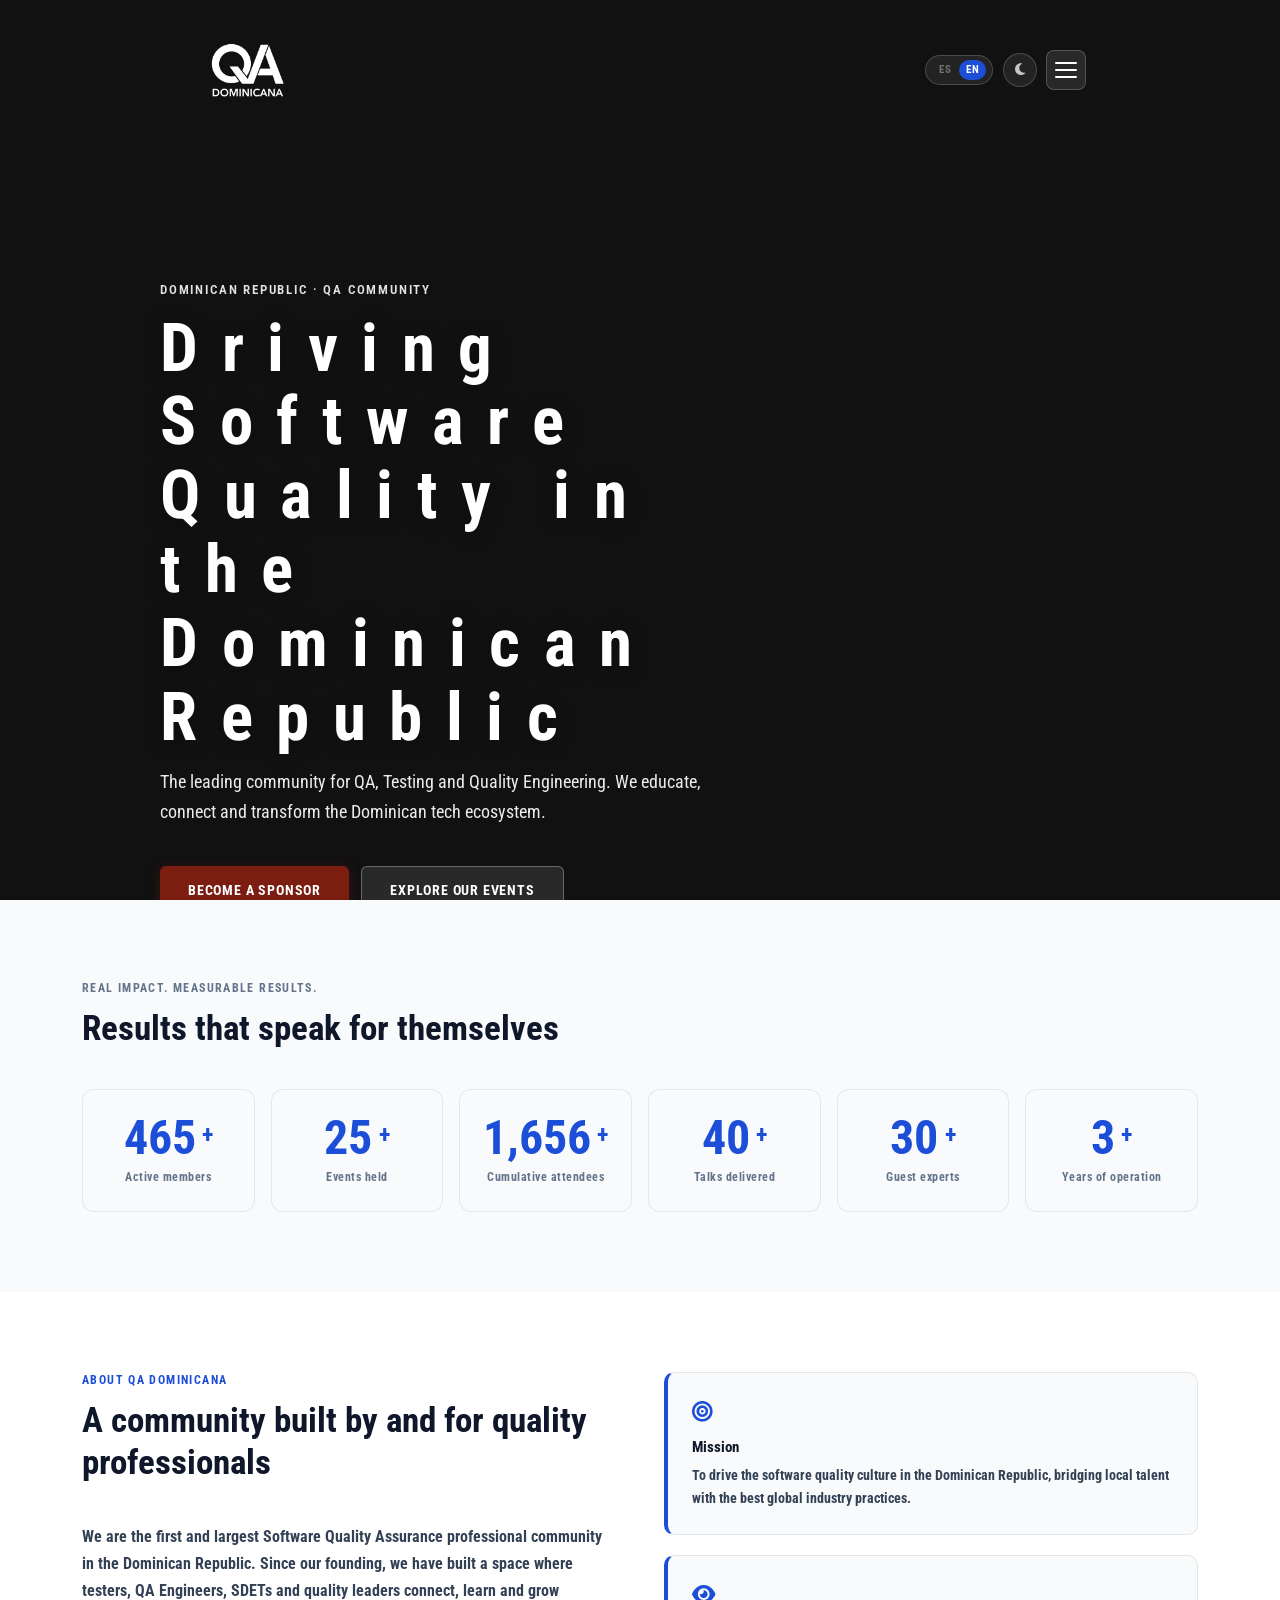
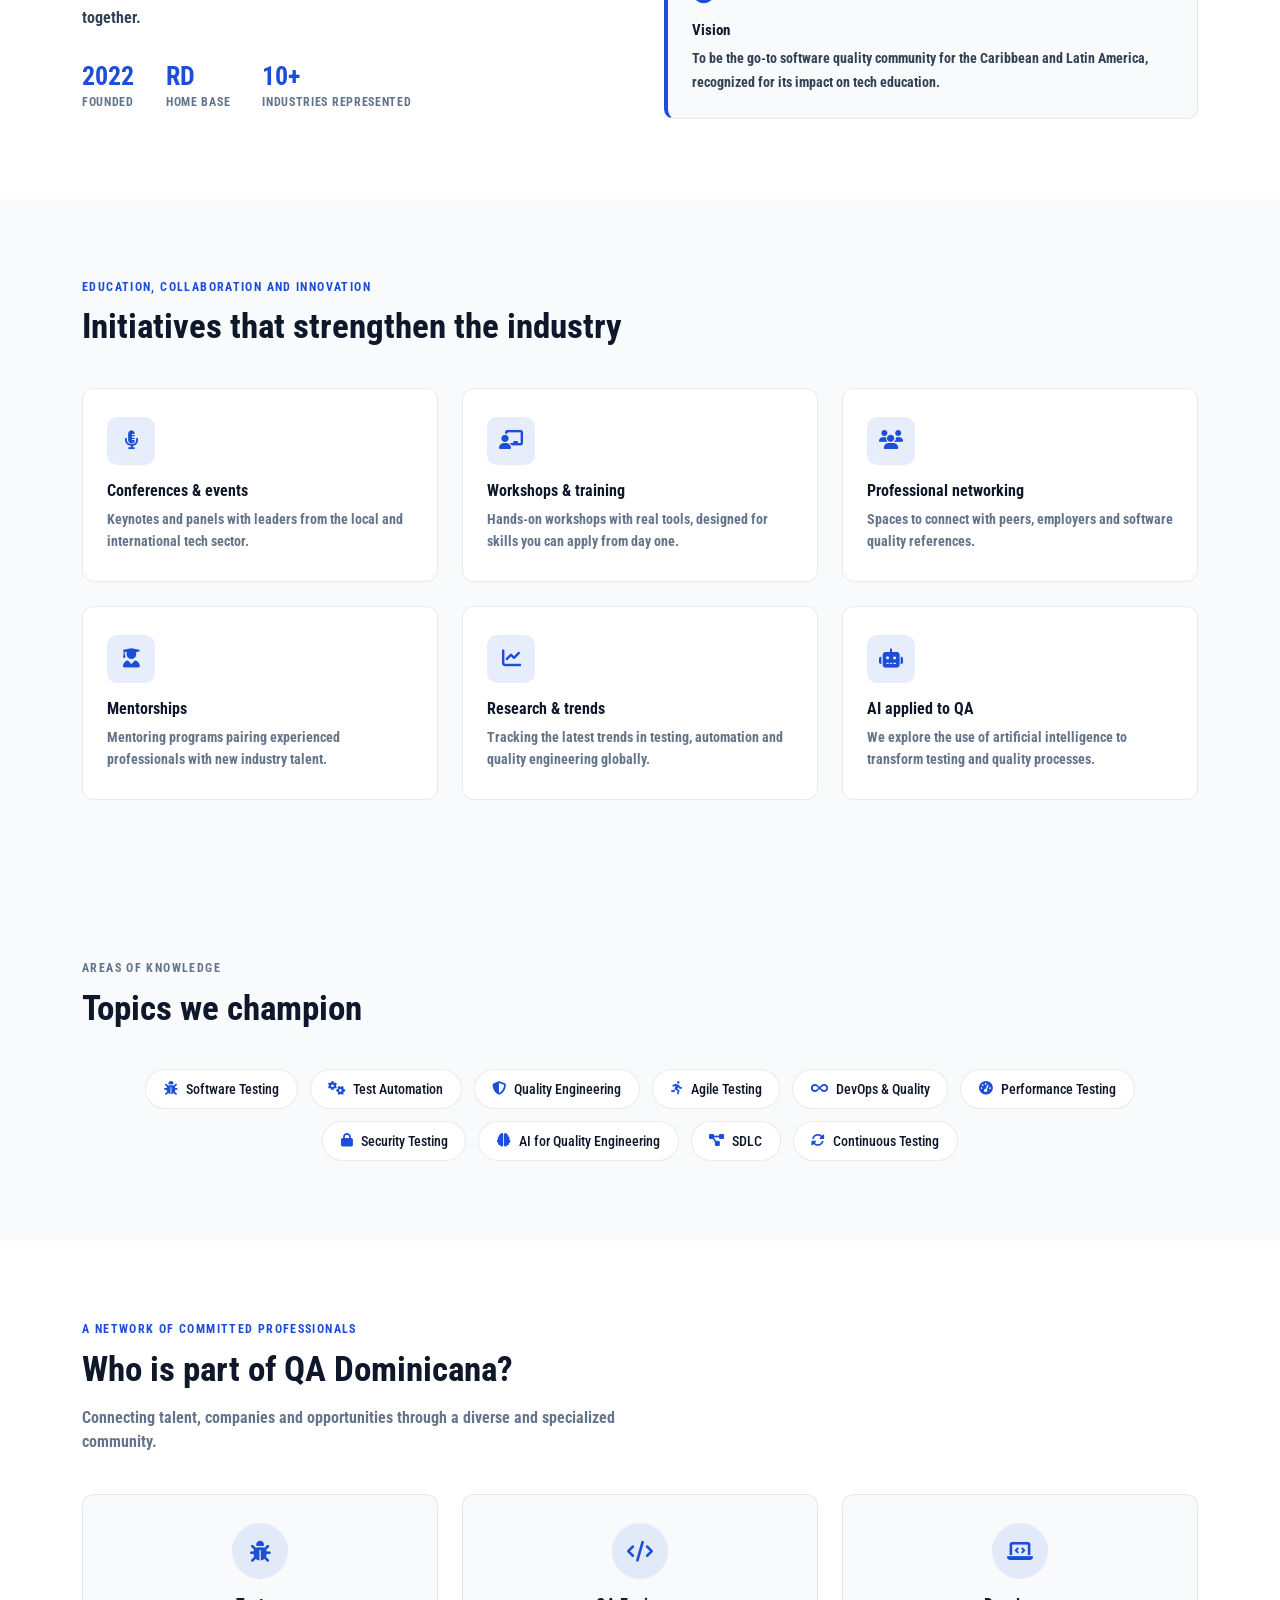
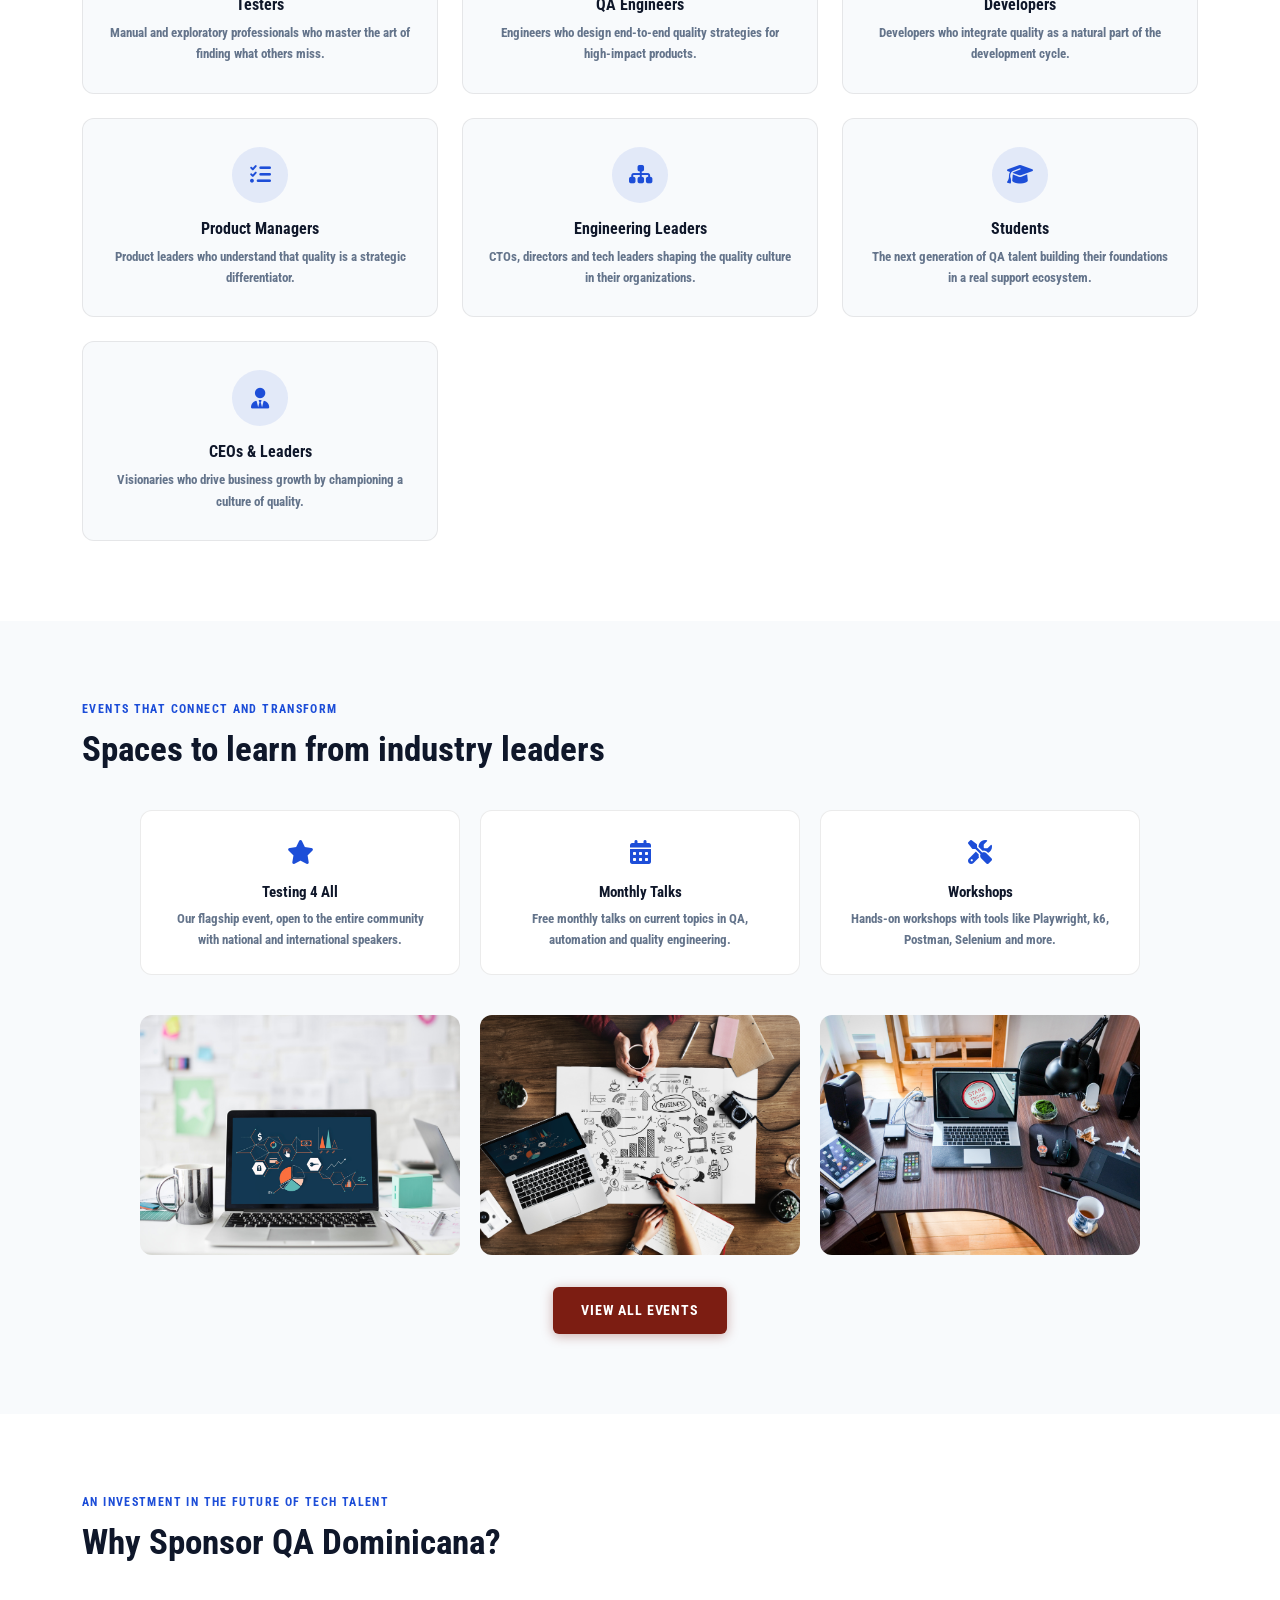
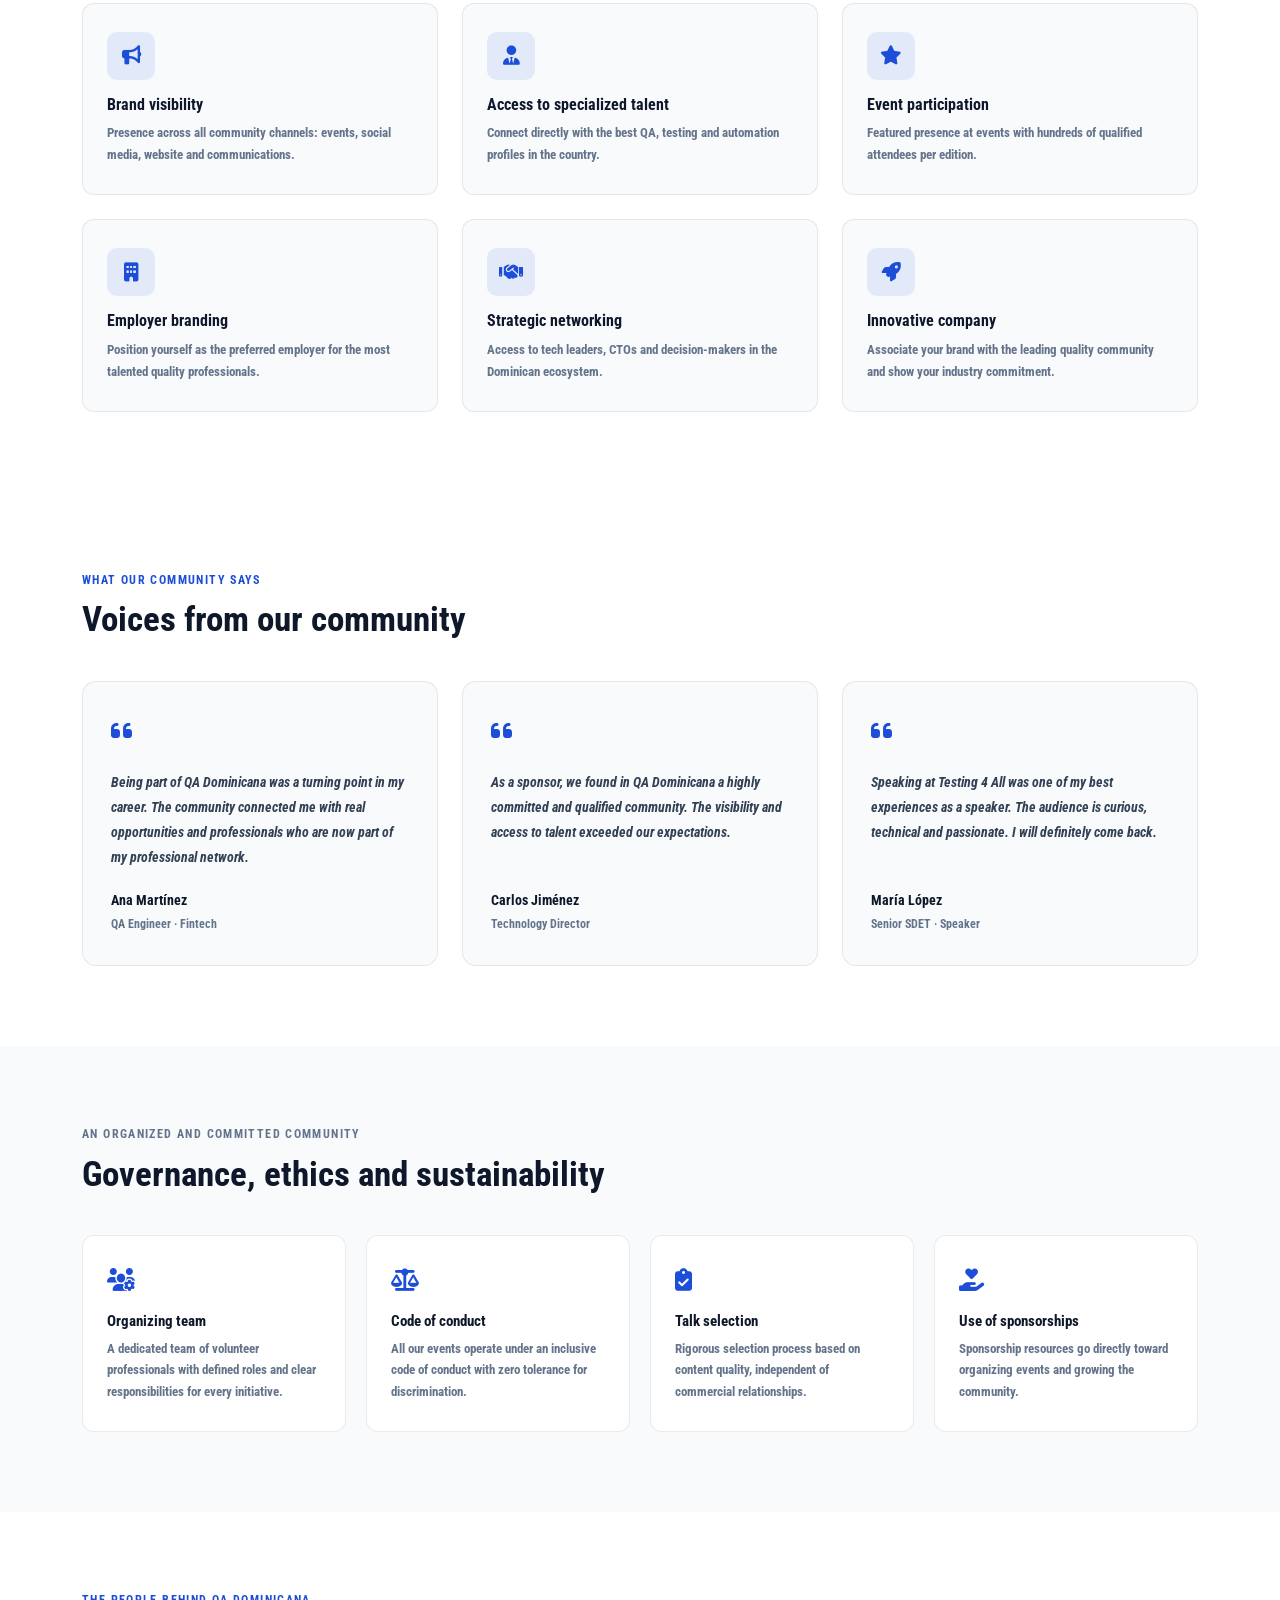
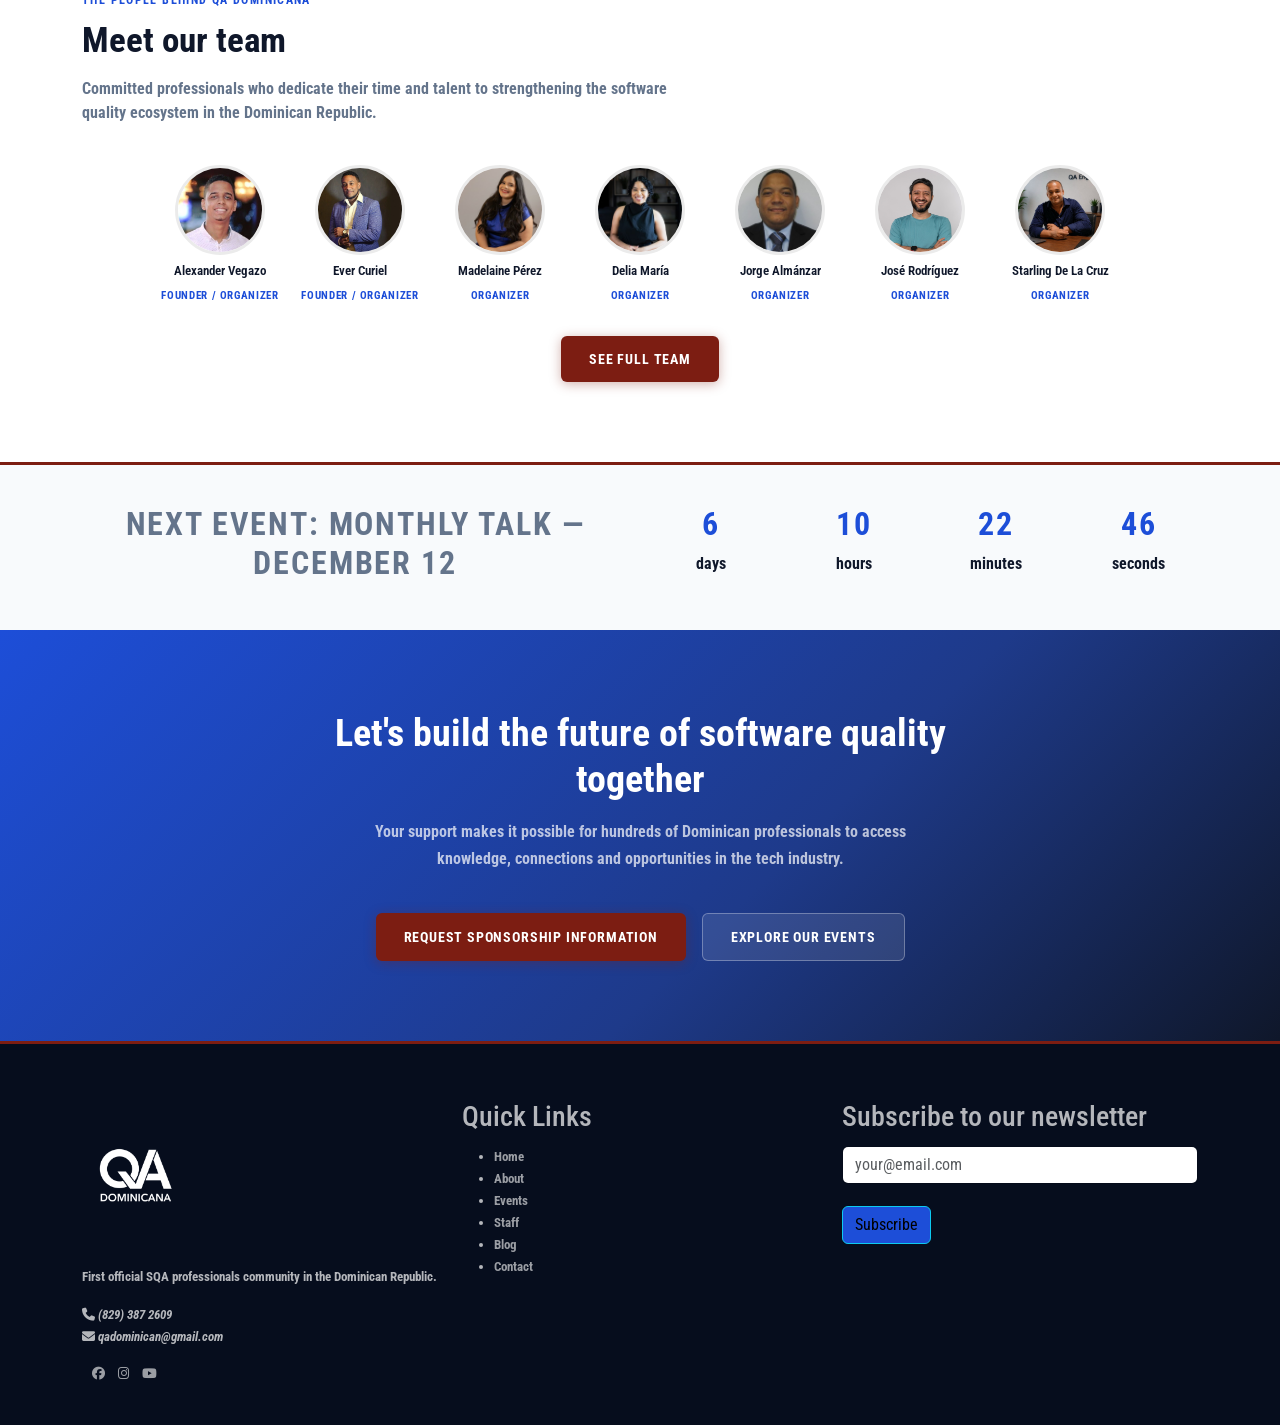
==== commit 828e0c74: "Update Index.html Update Index.html" ====
--- a/index.html
+++ b/index.html
@@ -279,7 +279,7 @@
                 <p data-i18n="home.community.c6.desc">La próxima generación de talentos QA construyendo sus bases en un ecosistema de apoyo real.</p>
             </div>
              <div class="hp-community-card">
-                <div class="hp-community-icon"><i class="fas fa-graduation-cap"></i></div>
+                <div class="hp-community-icon"><i class="fa-solid fa-user-tie"></i></div>
                 <h3 data-i18n="home.community.c6.title1">CEOs & Leaders</h3>
                 <p data-i18n="home.community.c6.desc1">Visionaries who drive business growth by championing a culture of quality.</p>
             </div>
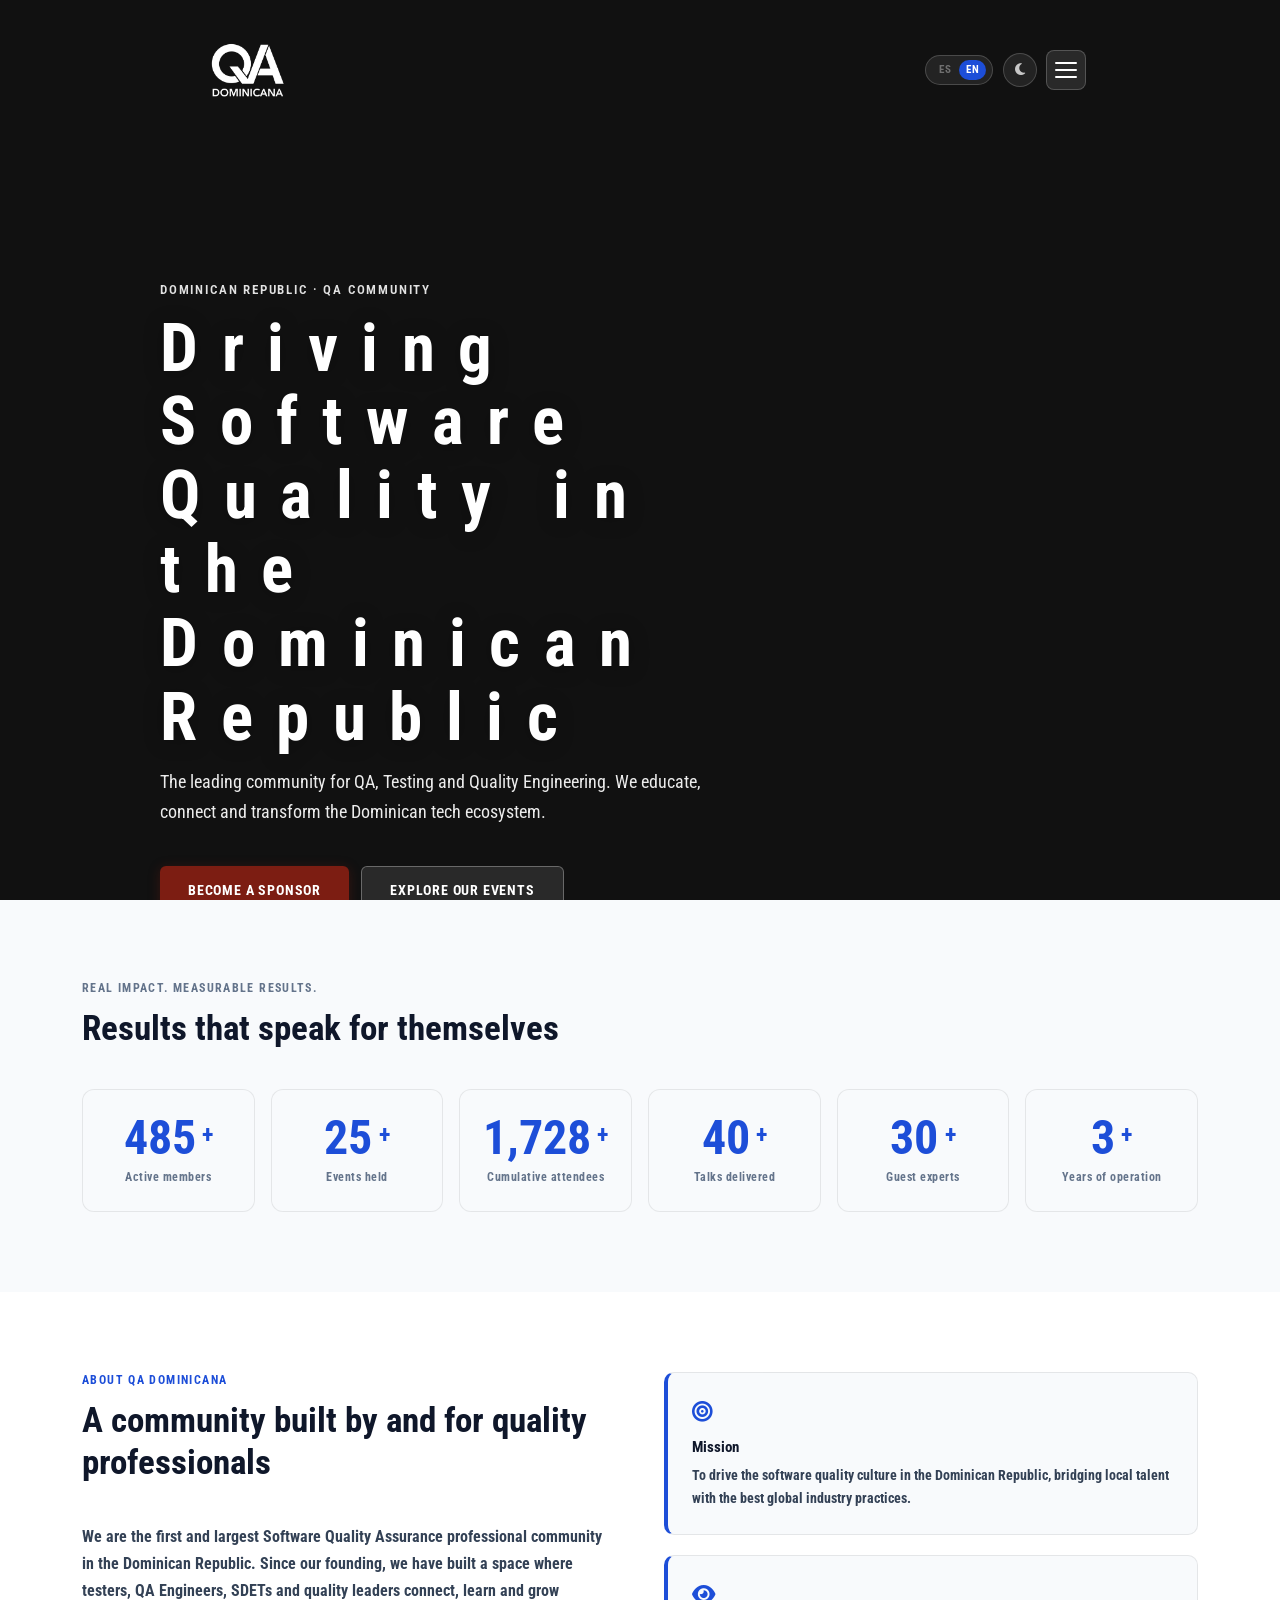
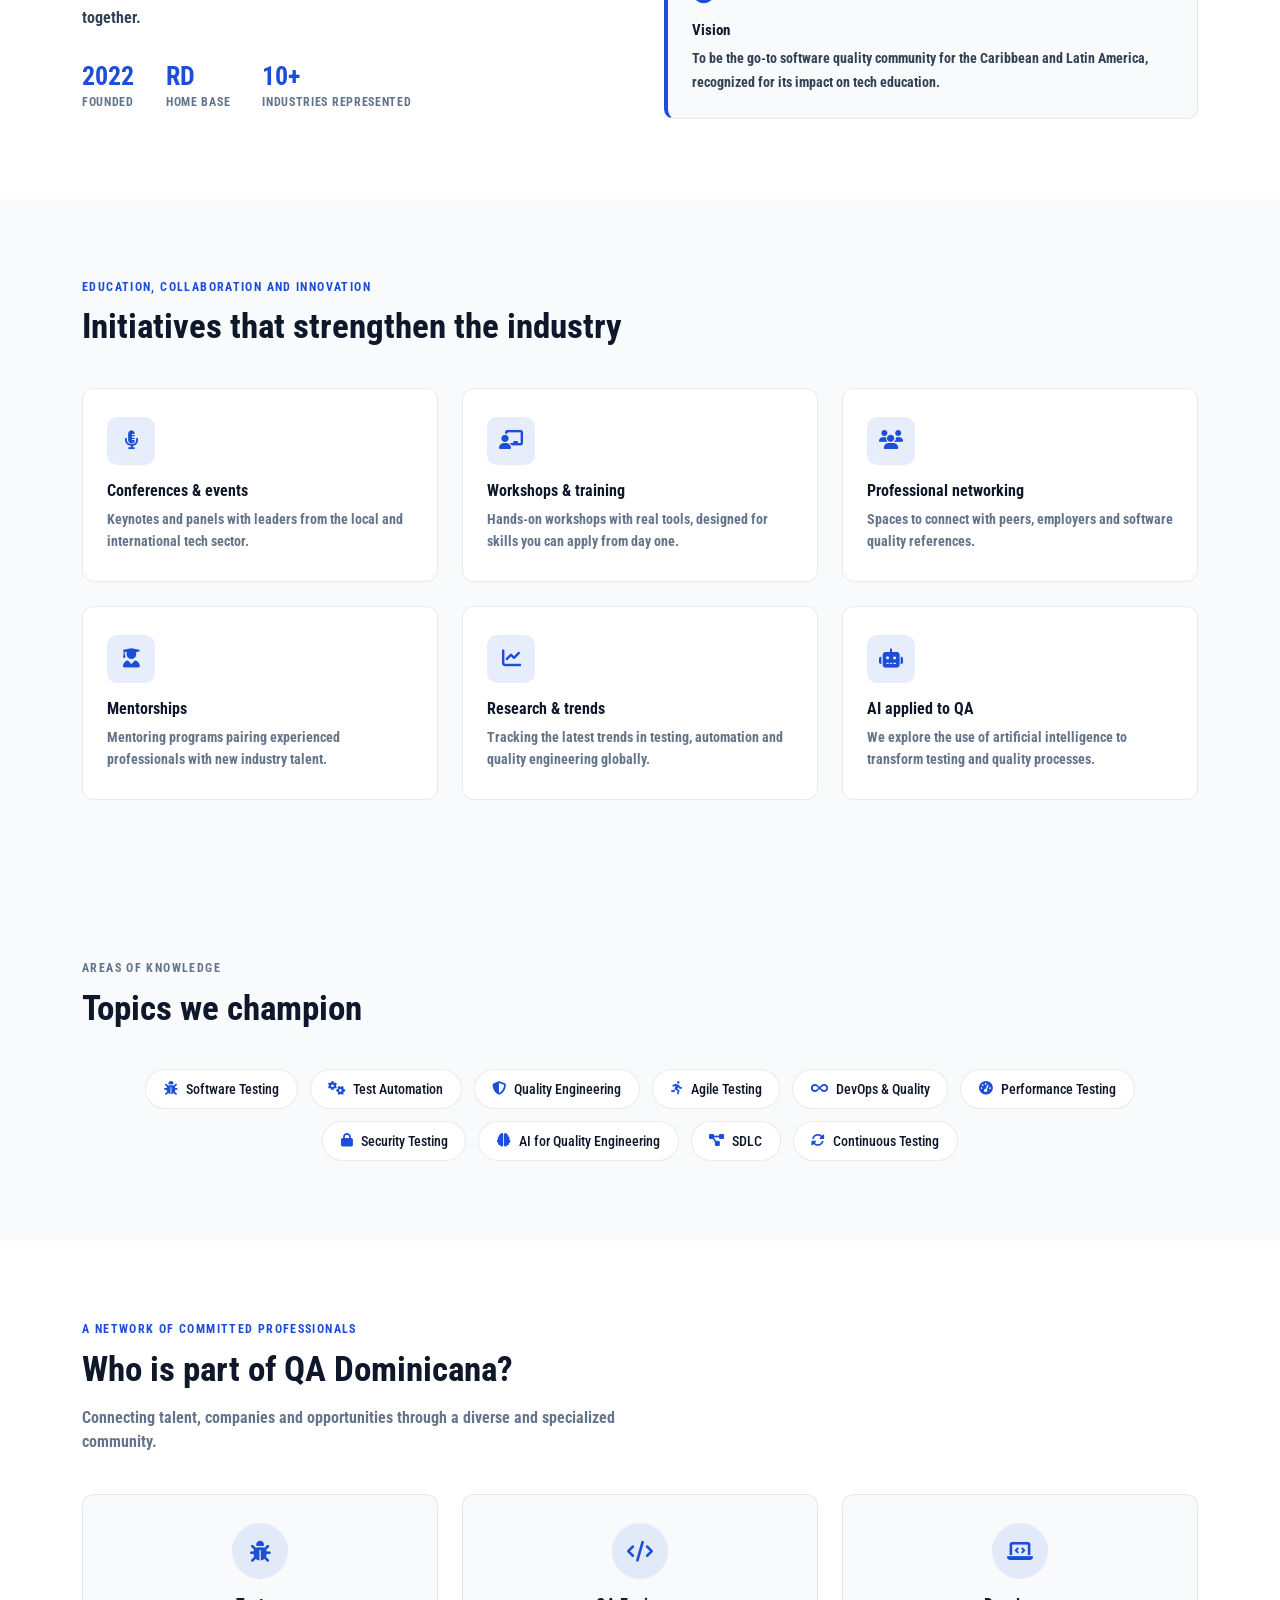
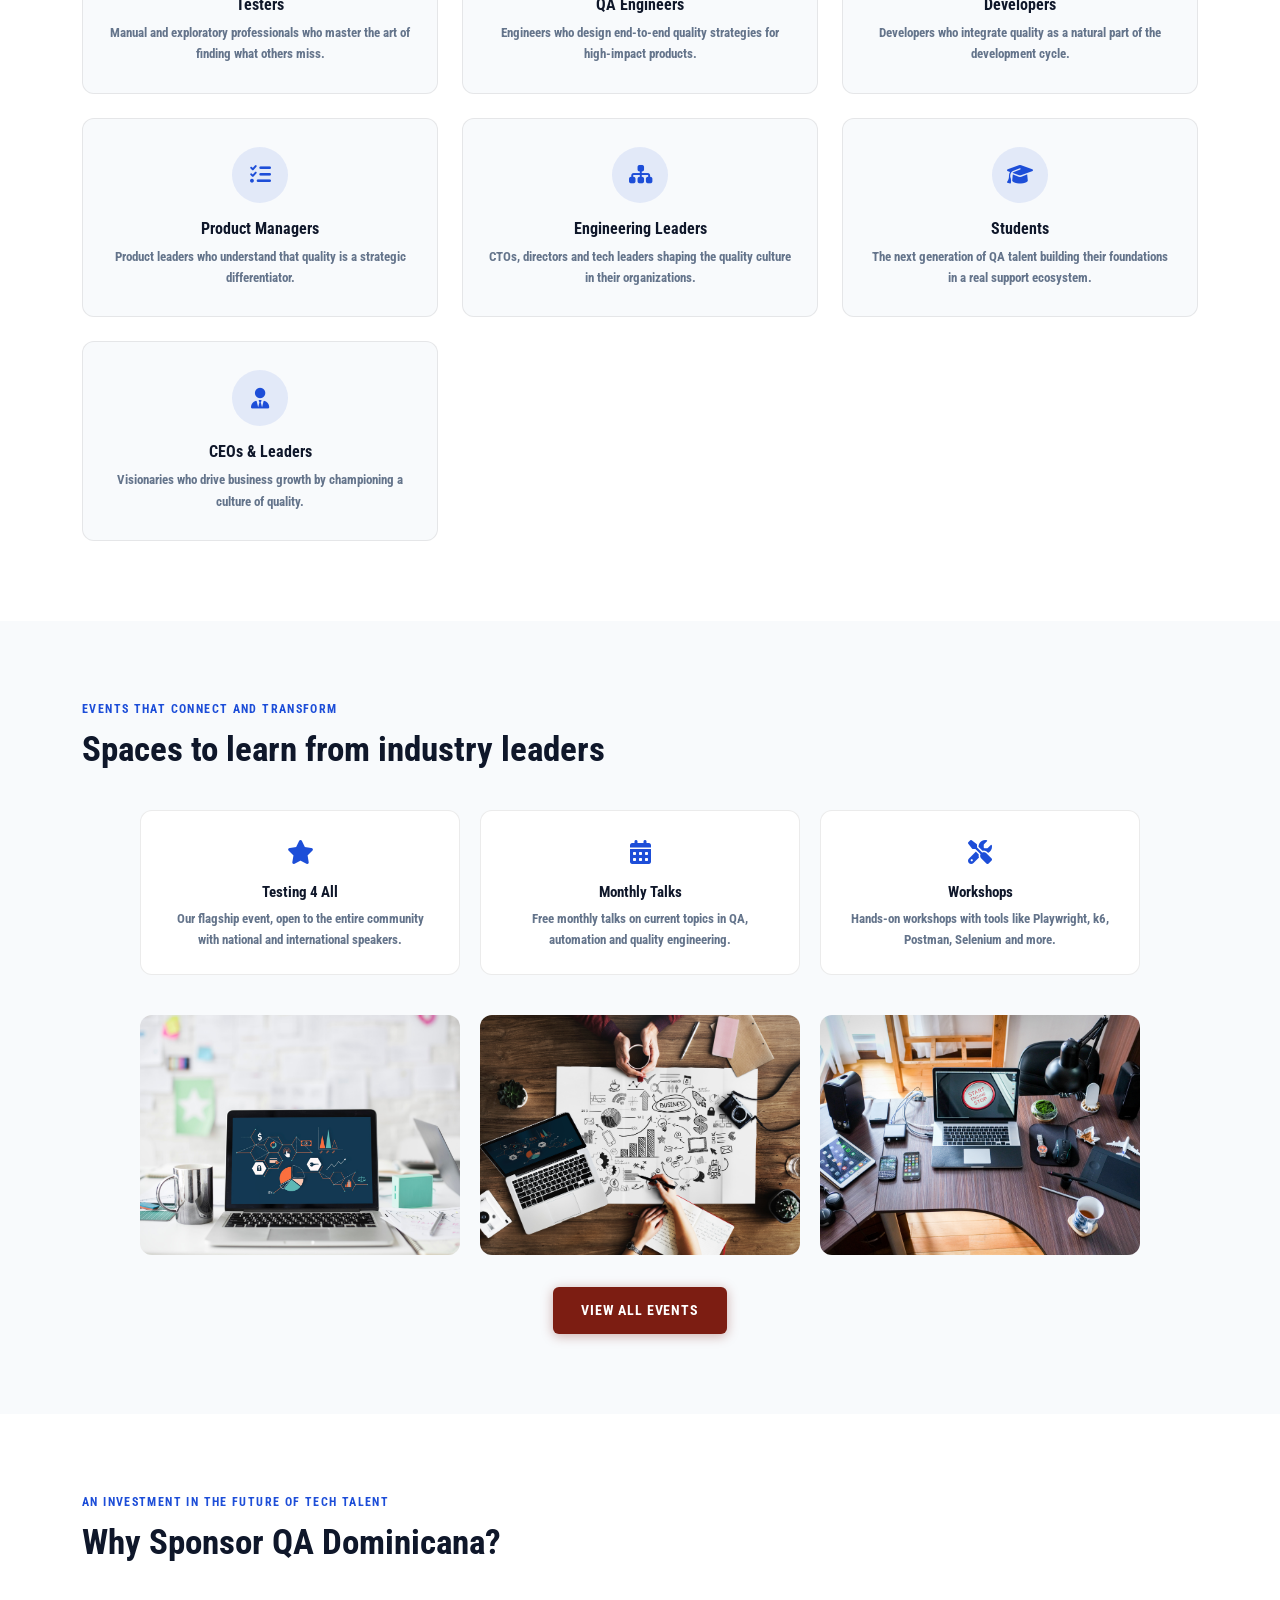
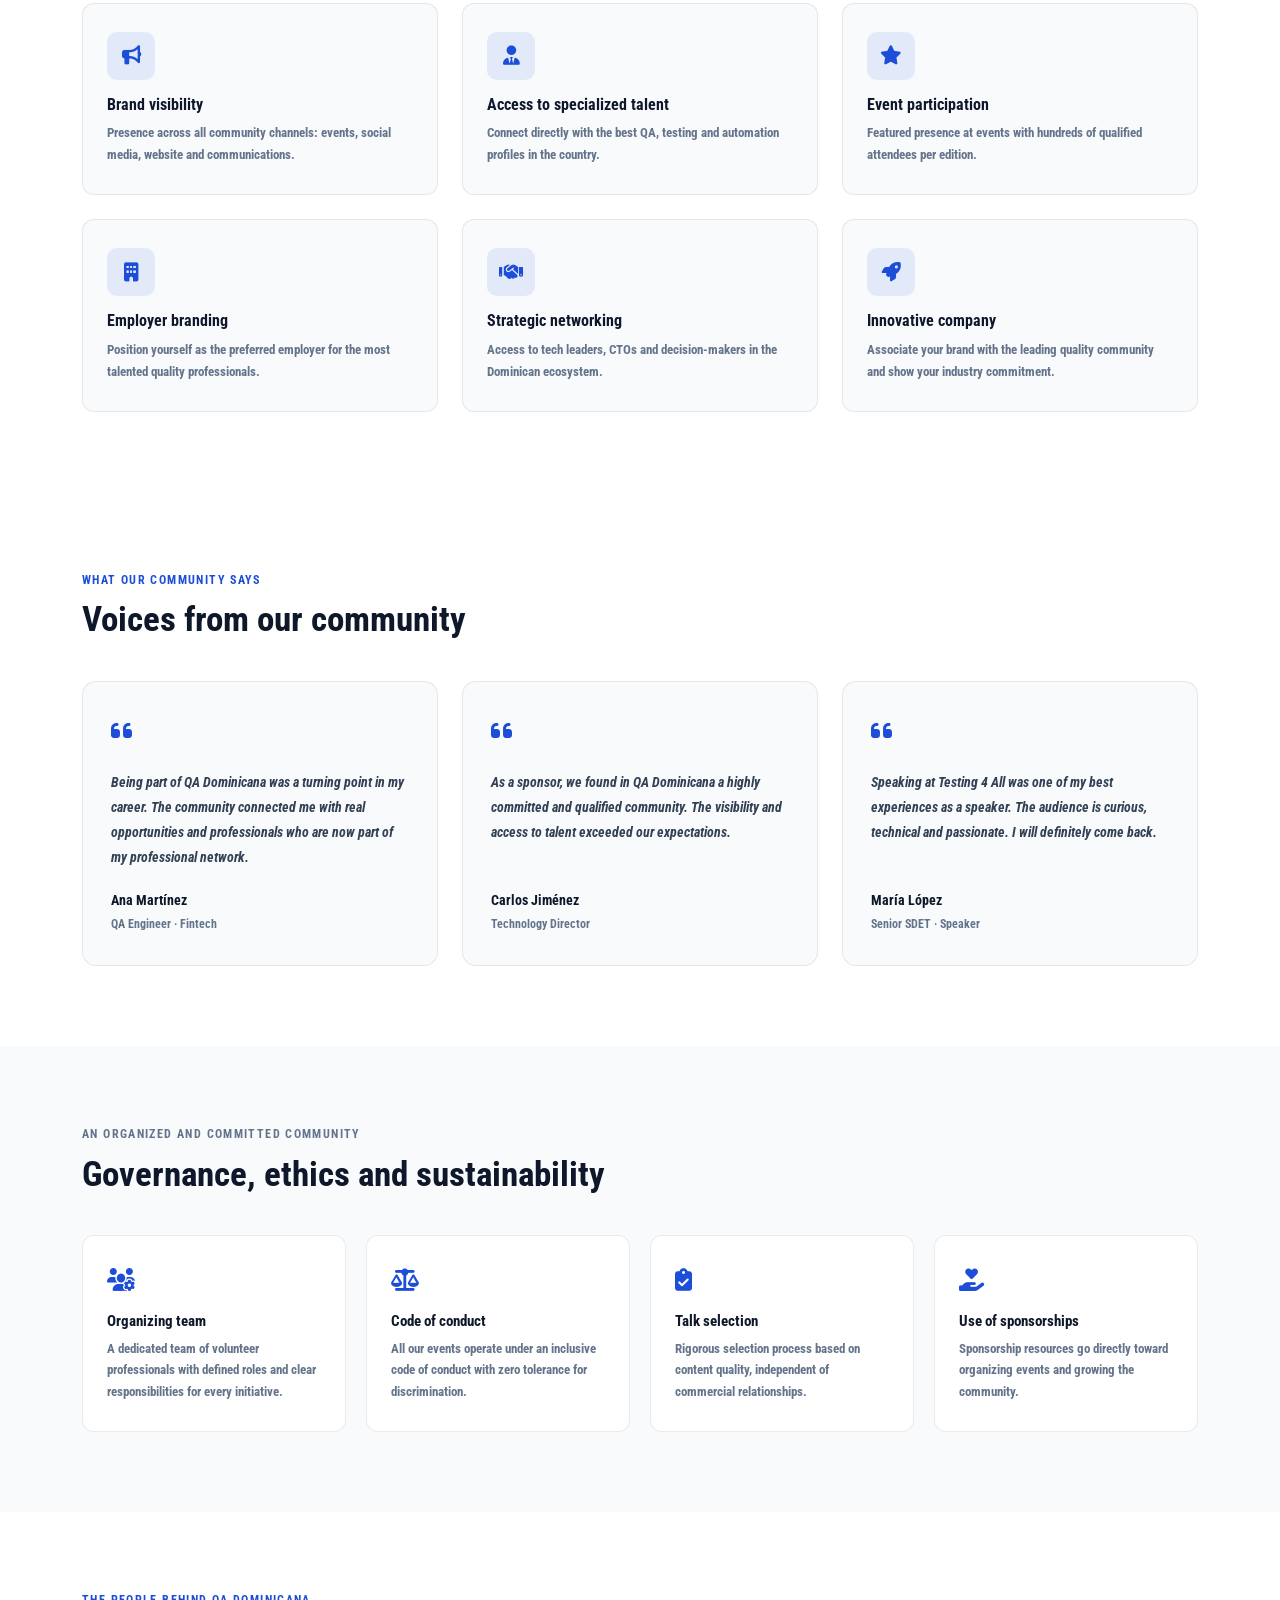
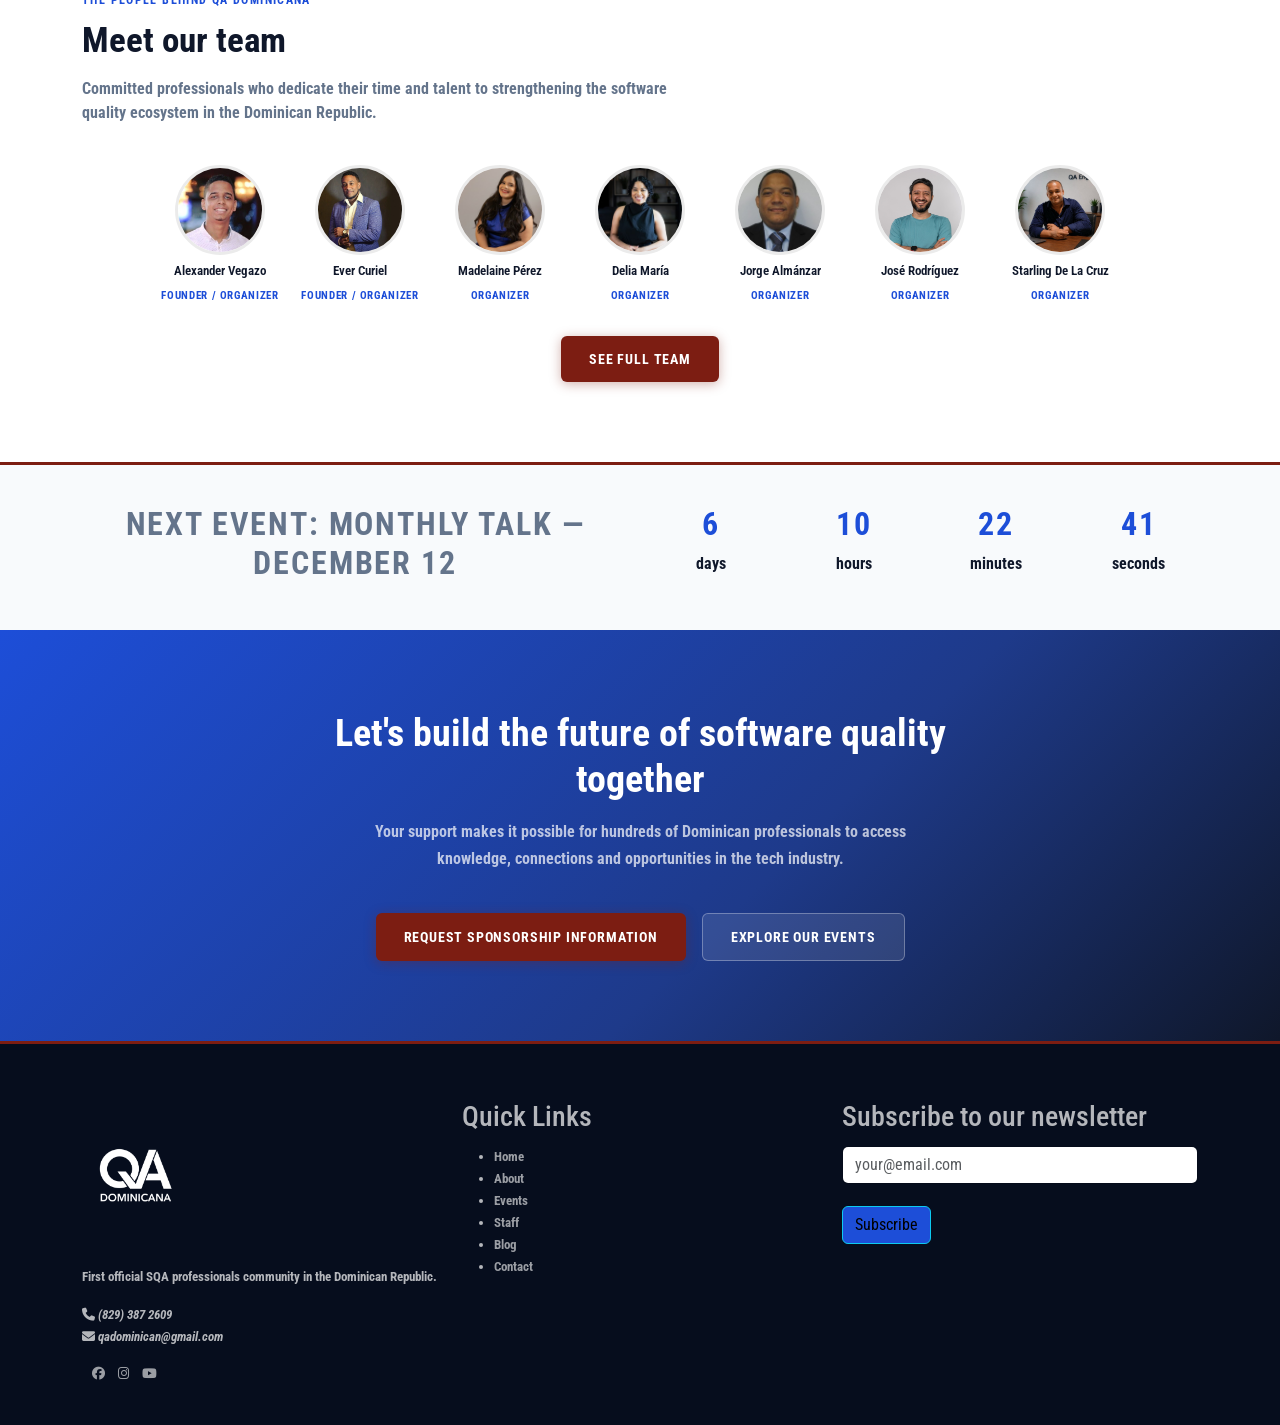
==== commit 9ff4caea: "Update Index.html Update Index.html" ====
--- a/index.html
+++ b/index.html
@@ -278,7 +278,7 @@
                 <h3 data-i18n="home.community.c6.title">Estudiantes</h3>
                 <p data-i18n="home.community.c6.desc">La próxima generación de talentos QA construyendo sus bases en un ecosistema de apoyo real.</p>
             </div>
-             <div class="hp-community-card">
+             <div class="hp-community-card hp-community-card--center">
                 <div class="hp-community-icon"><i class="fa-solid fa-user-tie"></i></div>
                 <h3 data-i18n="home.community.c6.title1">CEOs & Leaders</h3>
                 <p data-i18n="home.community.c6.desc1">Visionaries who drive business growth by championing a culture of quality.</p>
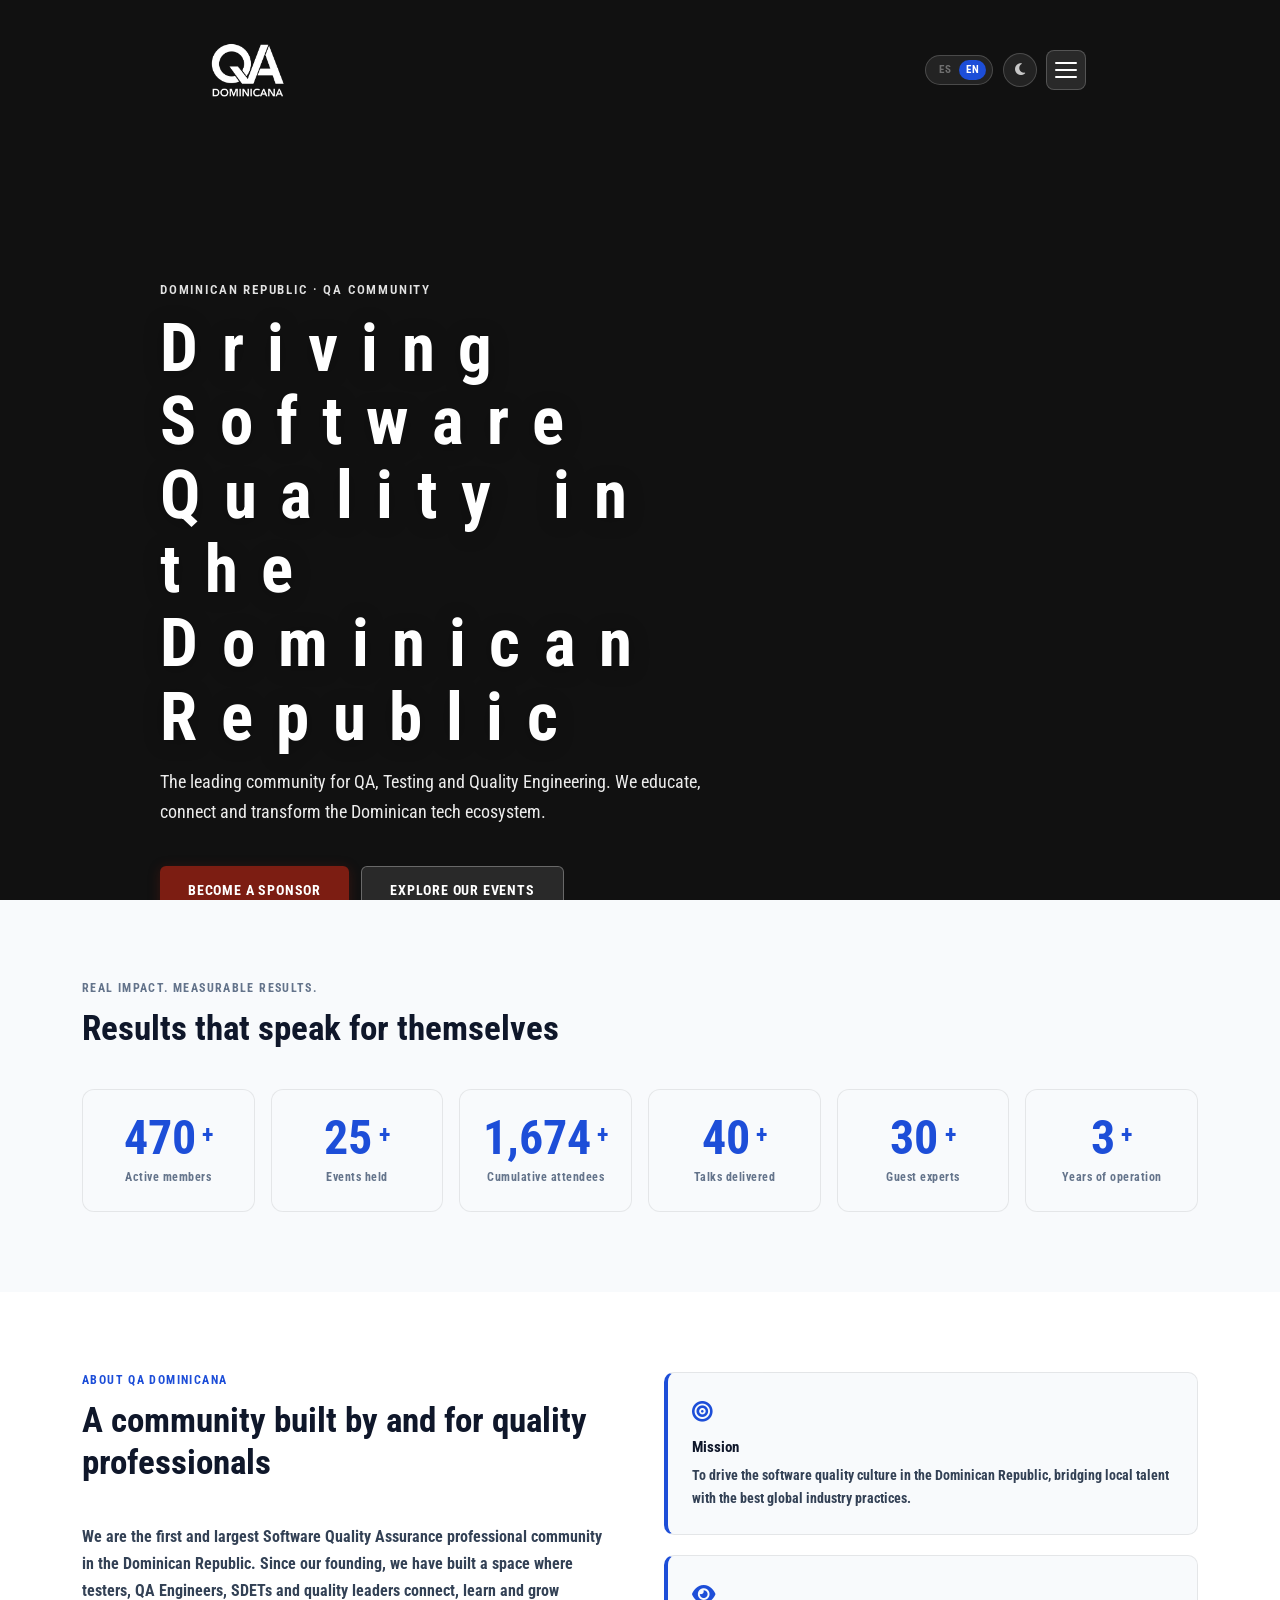
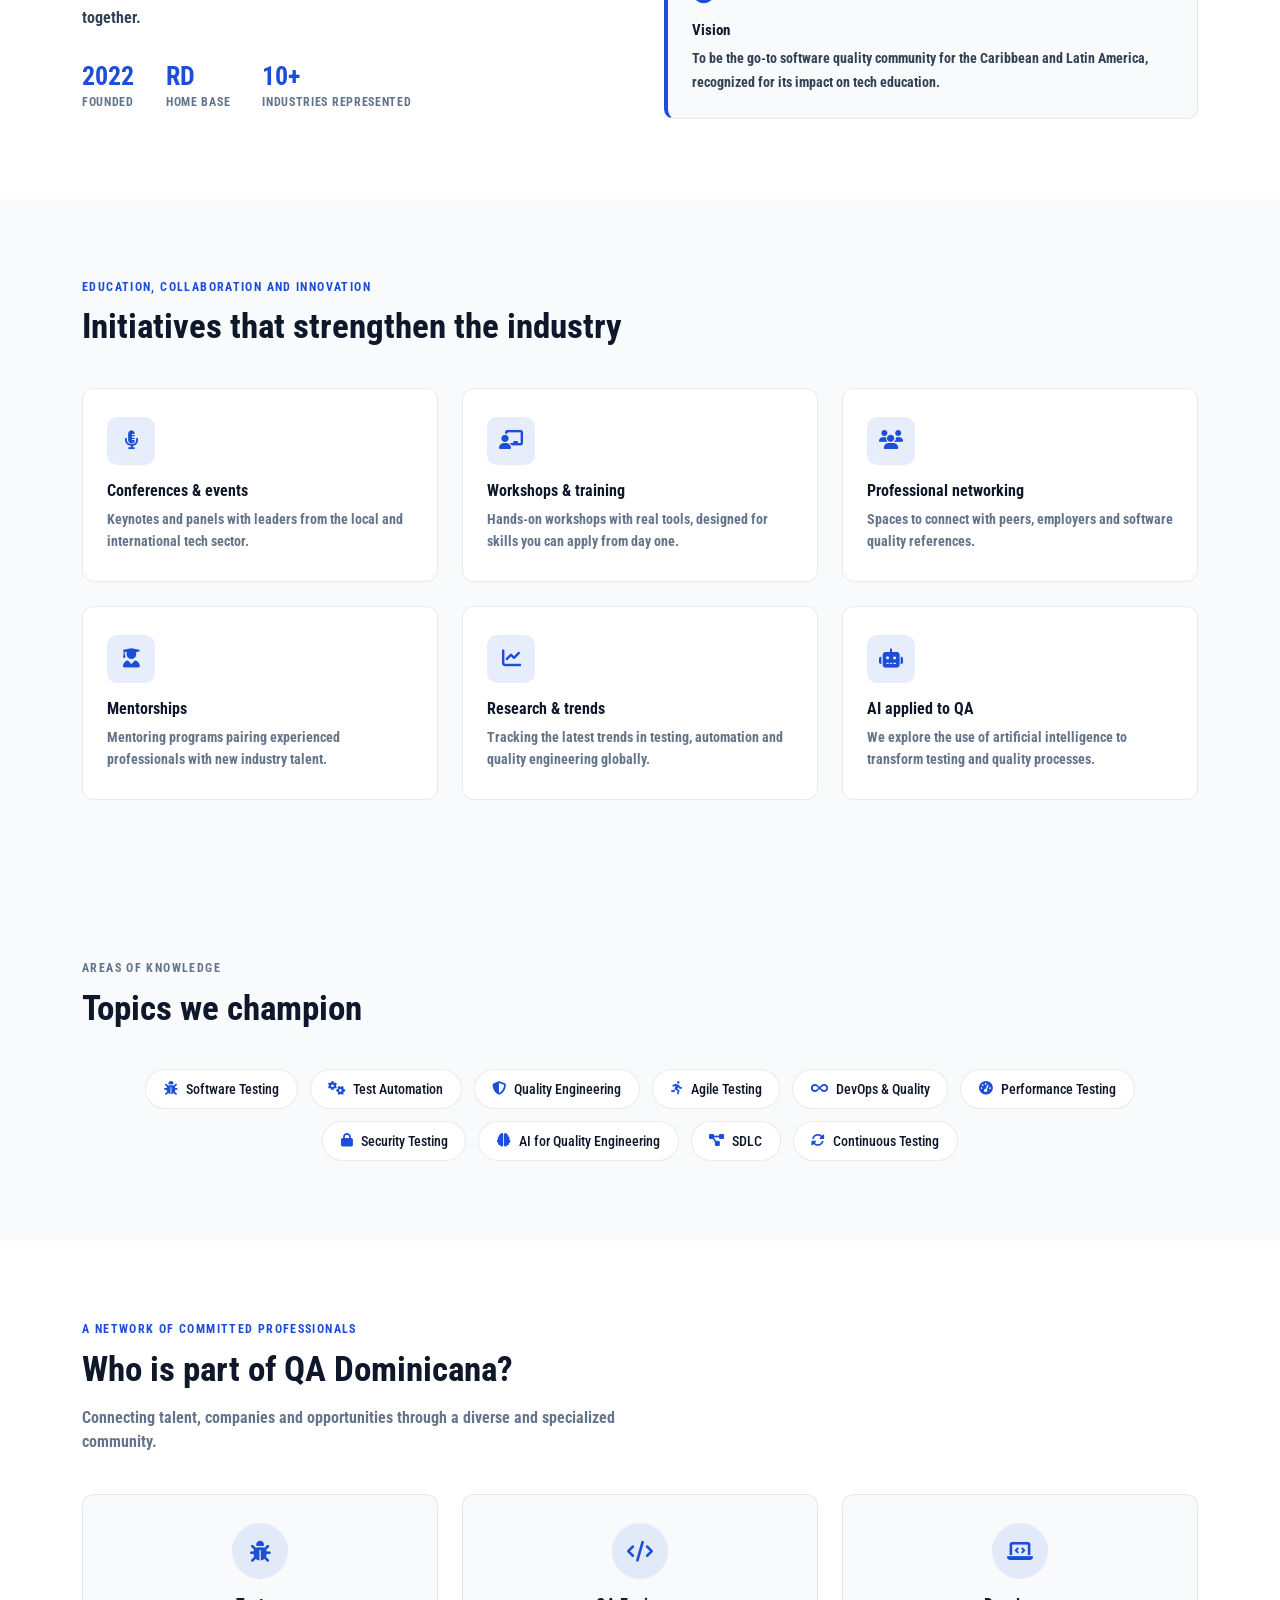
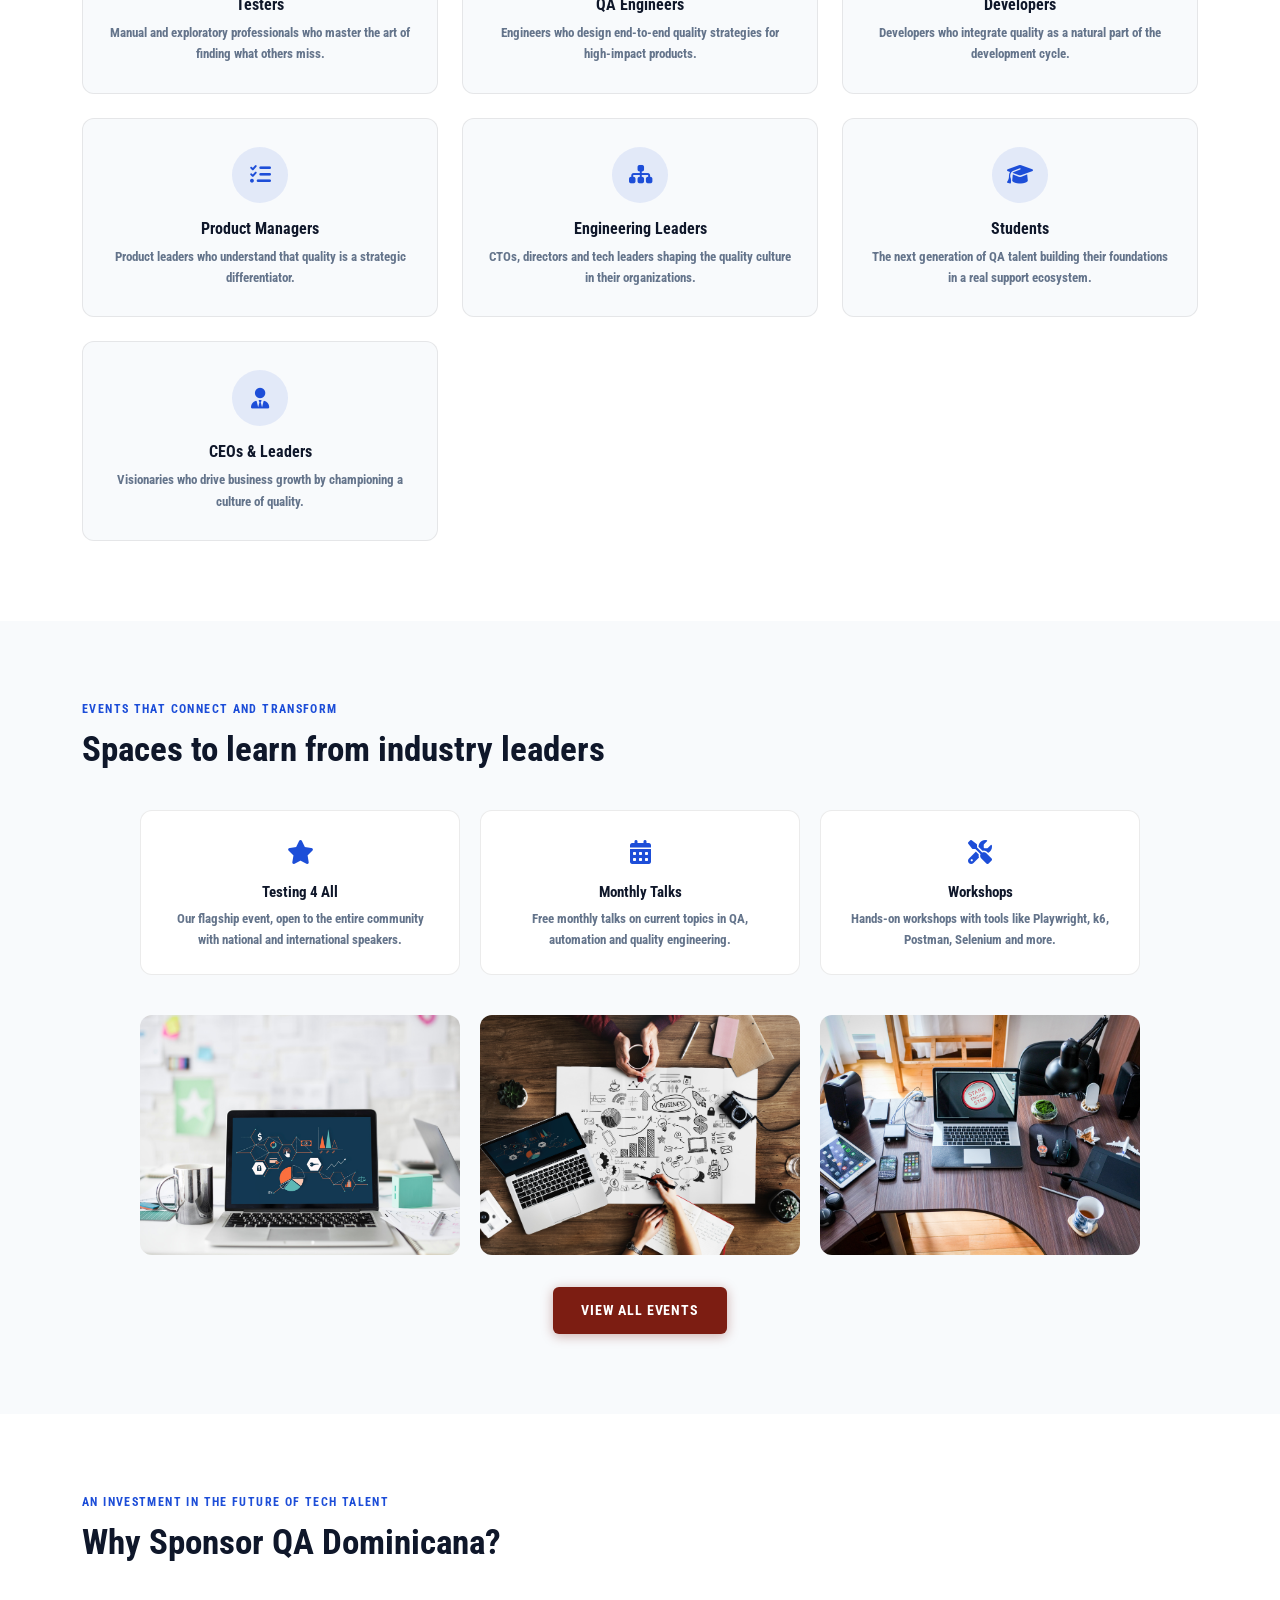
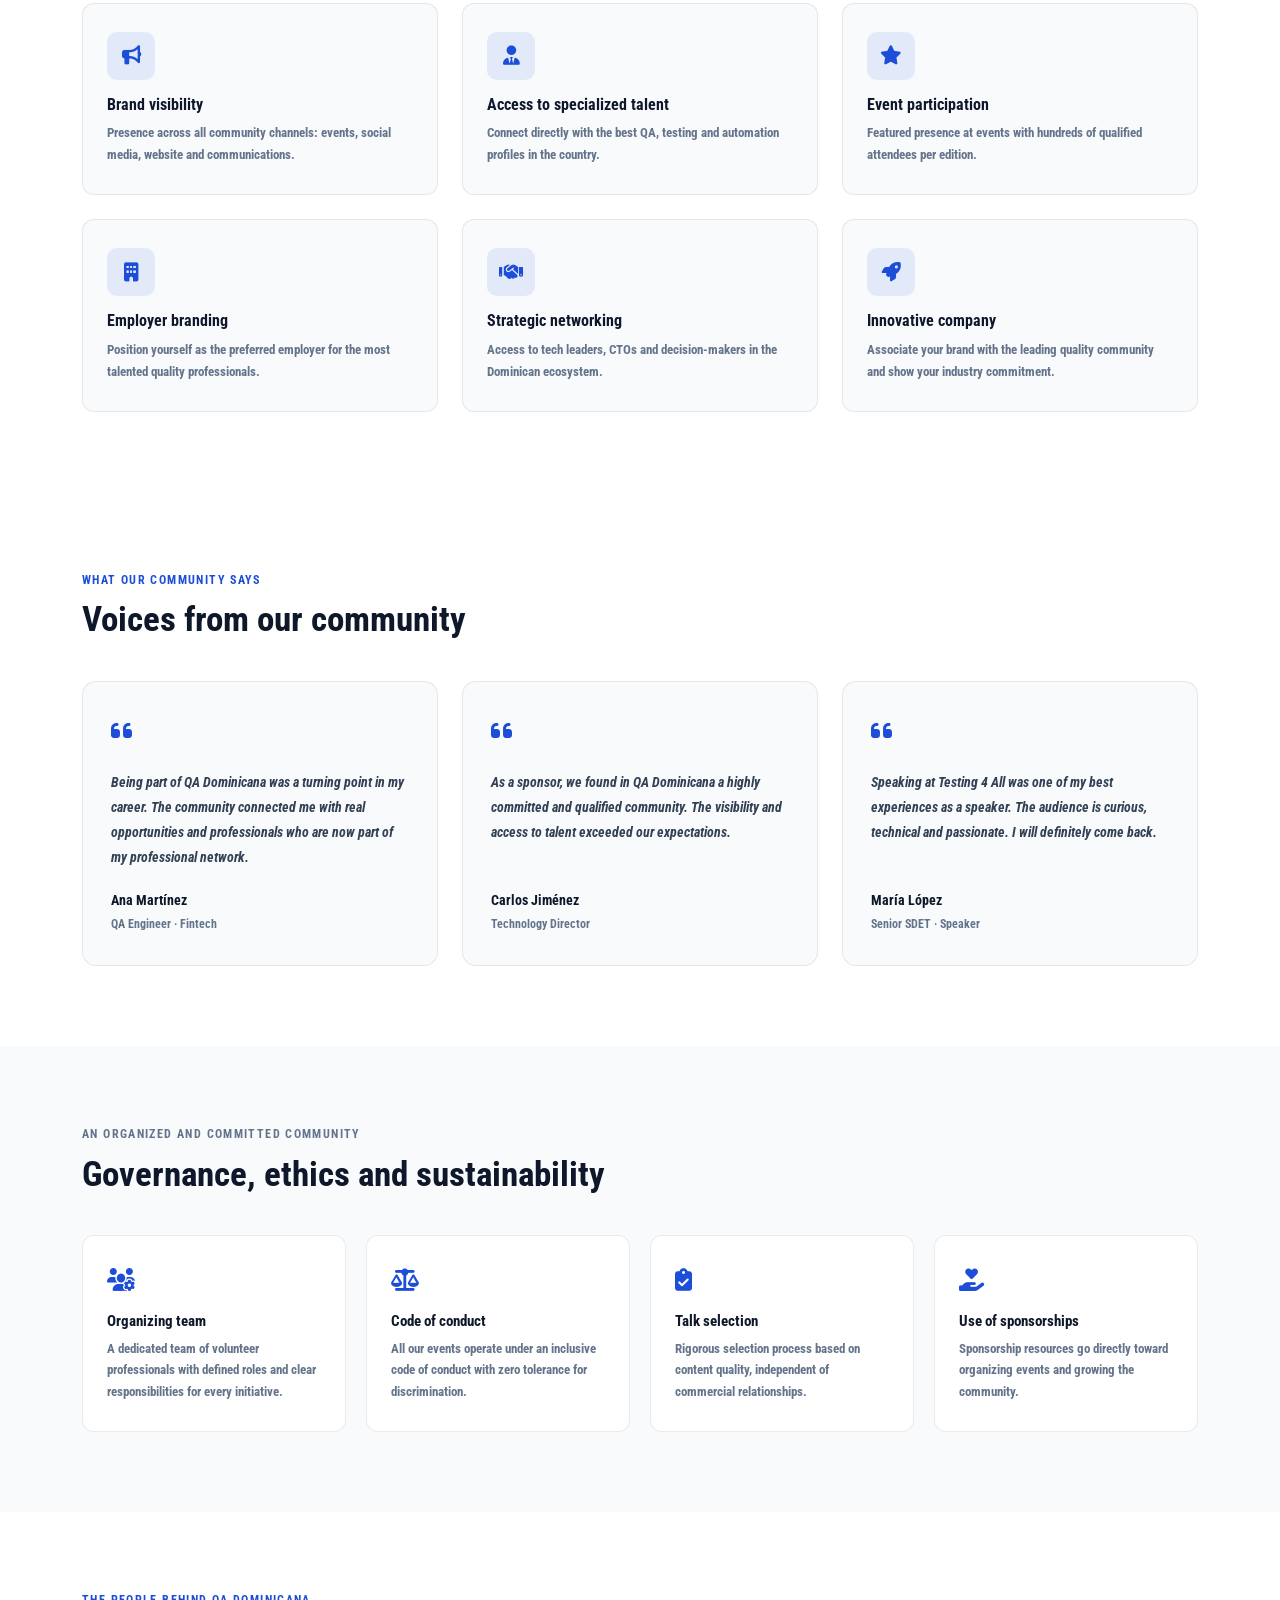
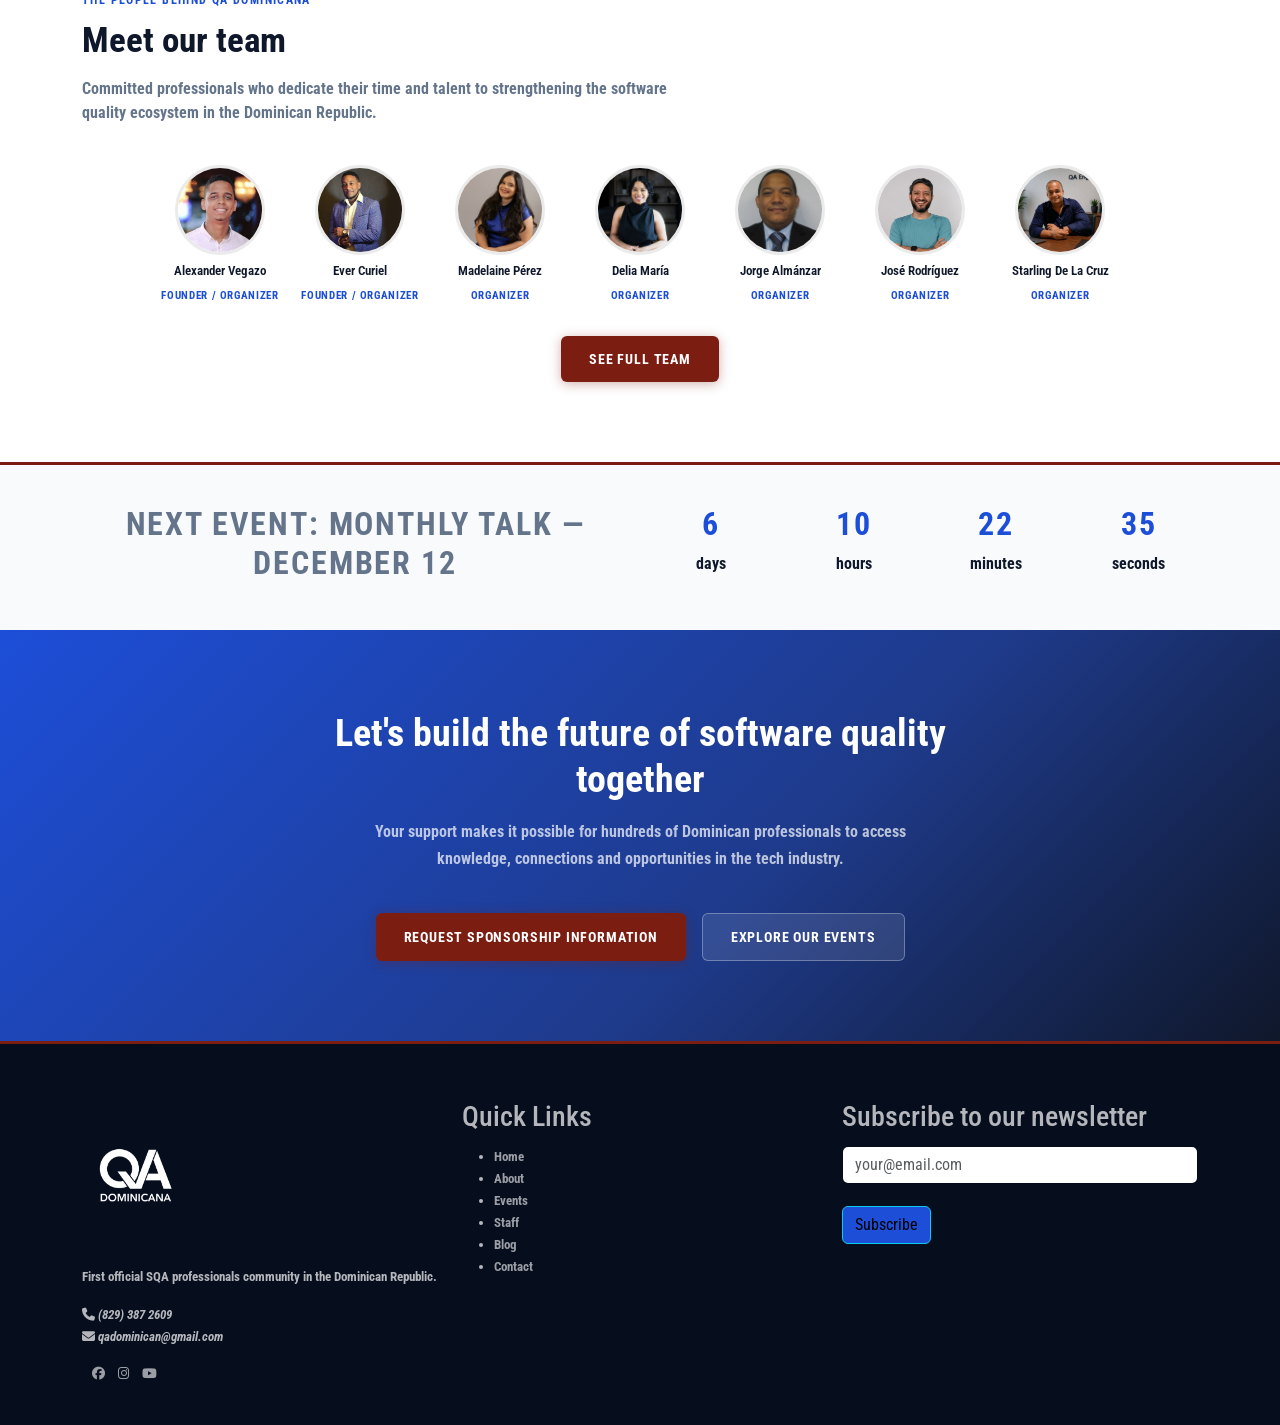
==== commit 70eac9a6: "Refactor community card structure in index.html Refactor community card structure in index.html" ====
--- a/index.html
+++ b/index.html
@@ -278,7 +278,7 @@
                 <h3 data-i18n="home.community.c6.title">Estudiantes</h3>
                 <p data-i18n="home.community.c6.desc">La próxima generación de talentos QA construyendo sus bases en un ecosistema de apoyo real.</p>
             </div>
-             <div class="hp-community-card hp-community-card--center">
+             <div class="hp-community-card">
                 <div class="hp-community-icon"><i class="fa-solid fa-user-tie"></i></div>
                 <h3 data-i18n="home.community.c6.title1">CEOs & Leaders</h3>
                 <p data-i18n="home.community.c6.desc1">Visionaries who drive business growth by championing a culture of quality.</p>
--- a/css/style.css
+++ b/css/style.css
@@ -3697,3 +3697,9 @@
 [data-theme="dark"] .tab-text {
     color: rgba(255, 255, 255, 0.8);
 }
+/*.hp-community-card--center {
+    grid-column: 1 / -1;
+    justify-self: center;
+    width: 100%;
+    max-width: calc((100% - 2 * 2rem) / 3);
+}*/
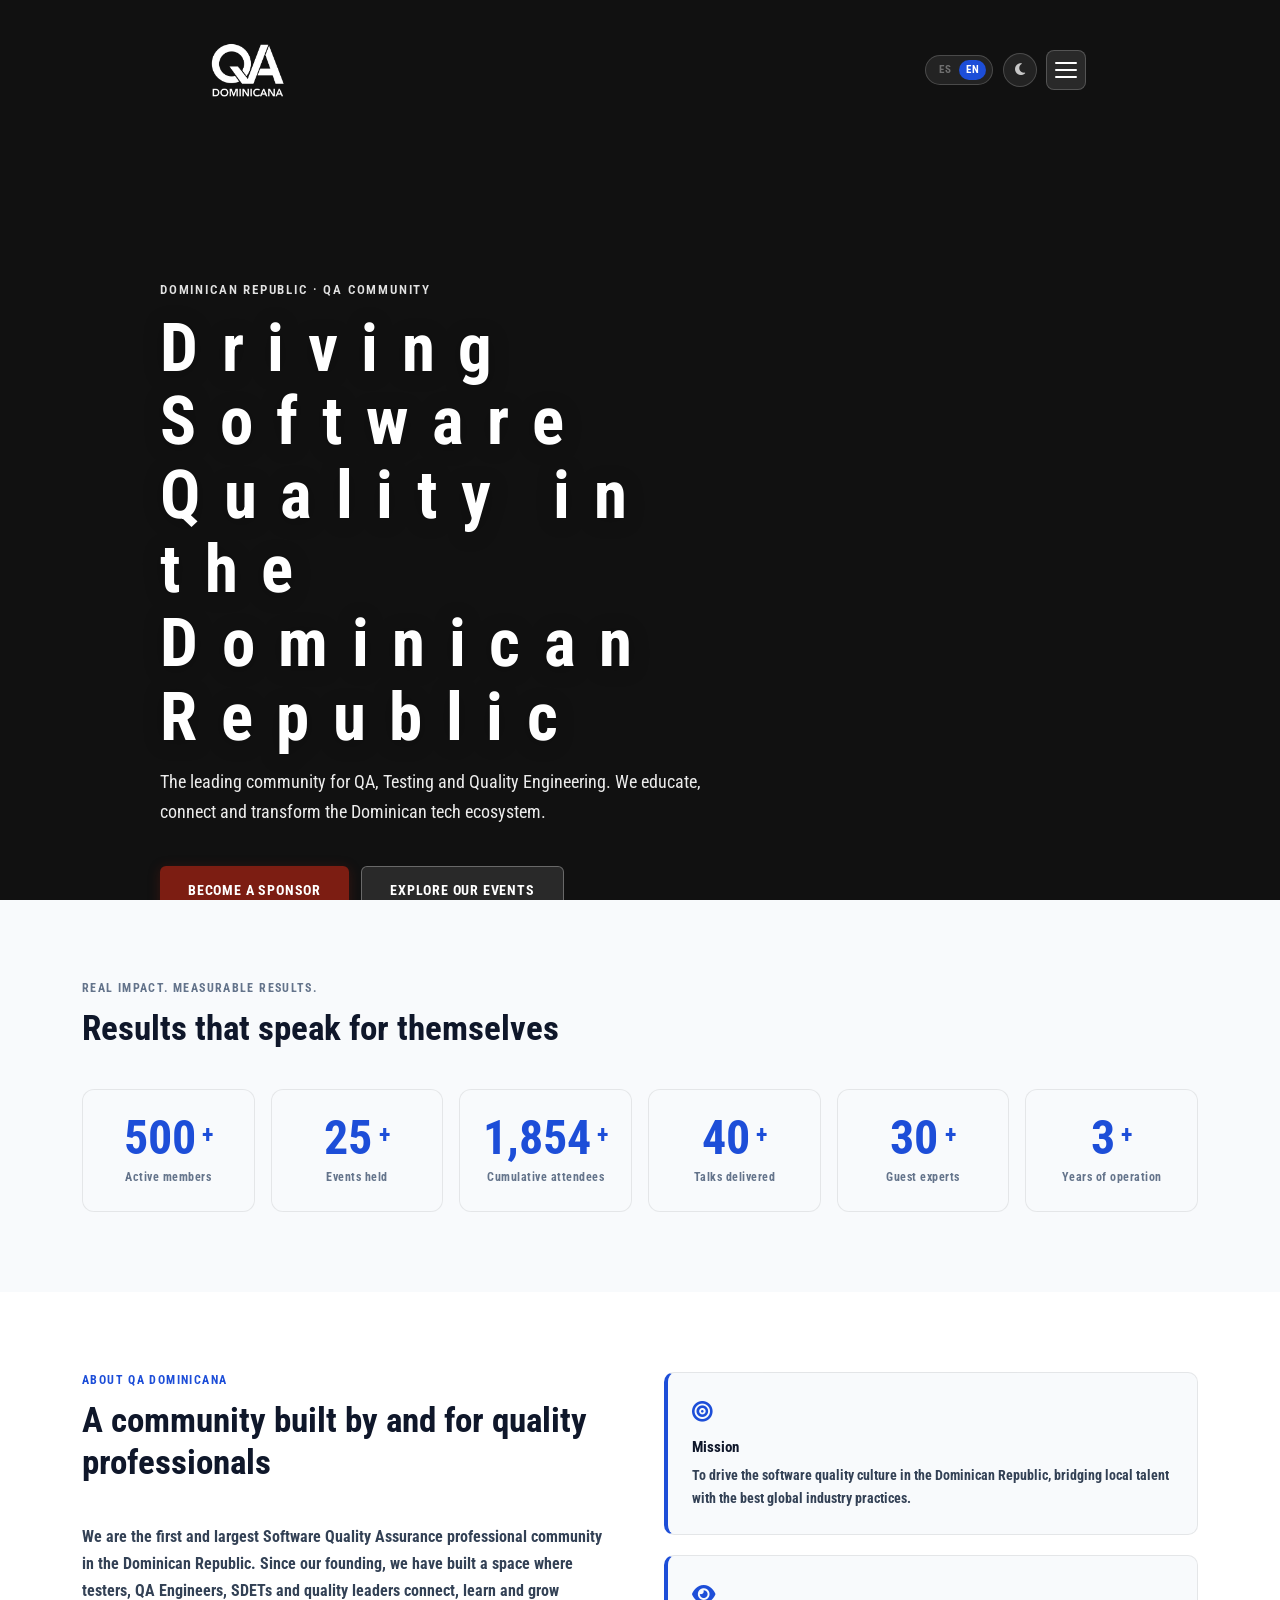
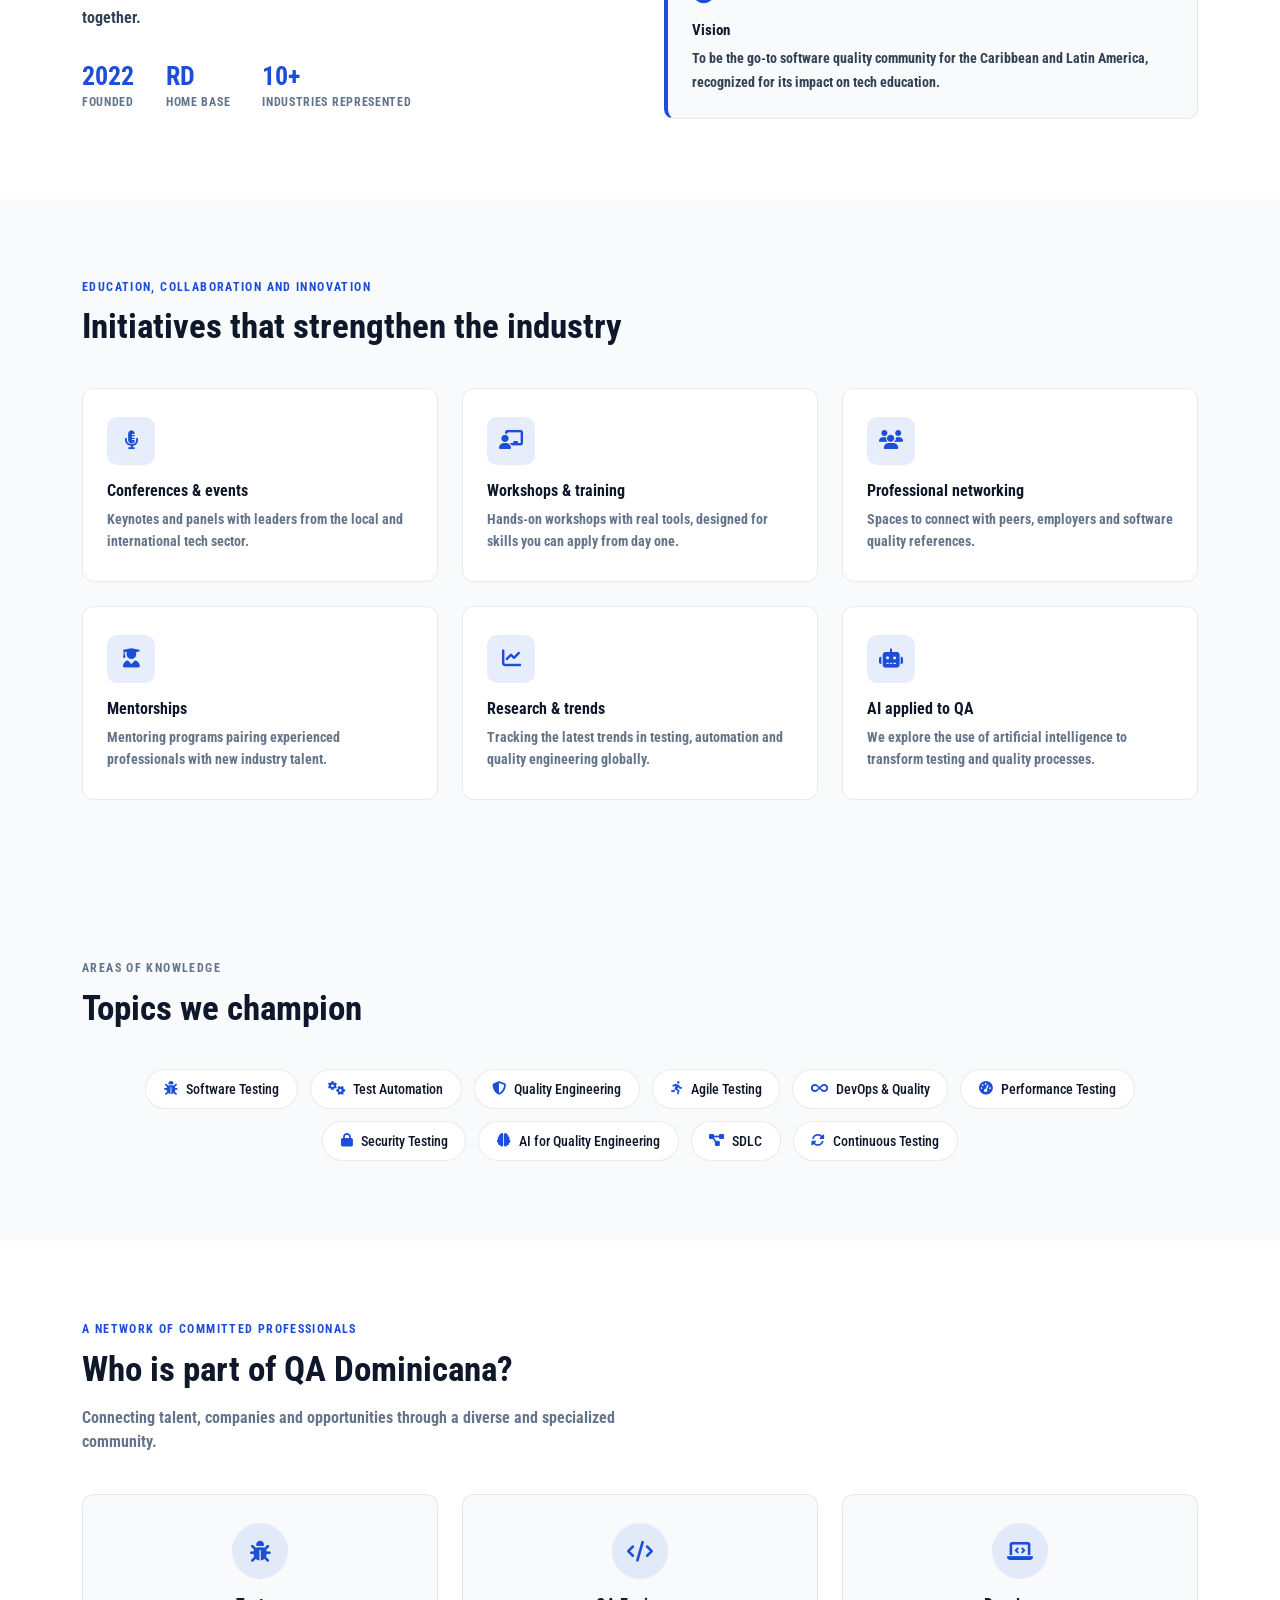
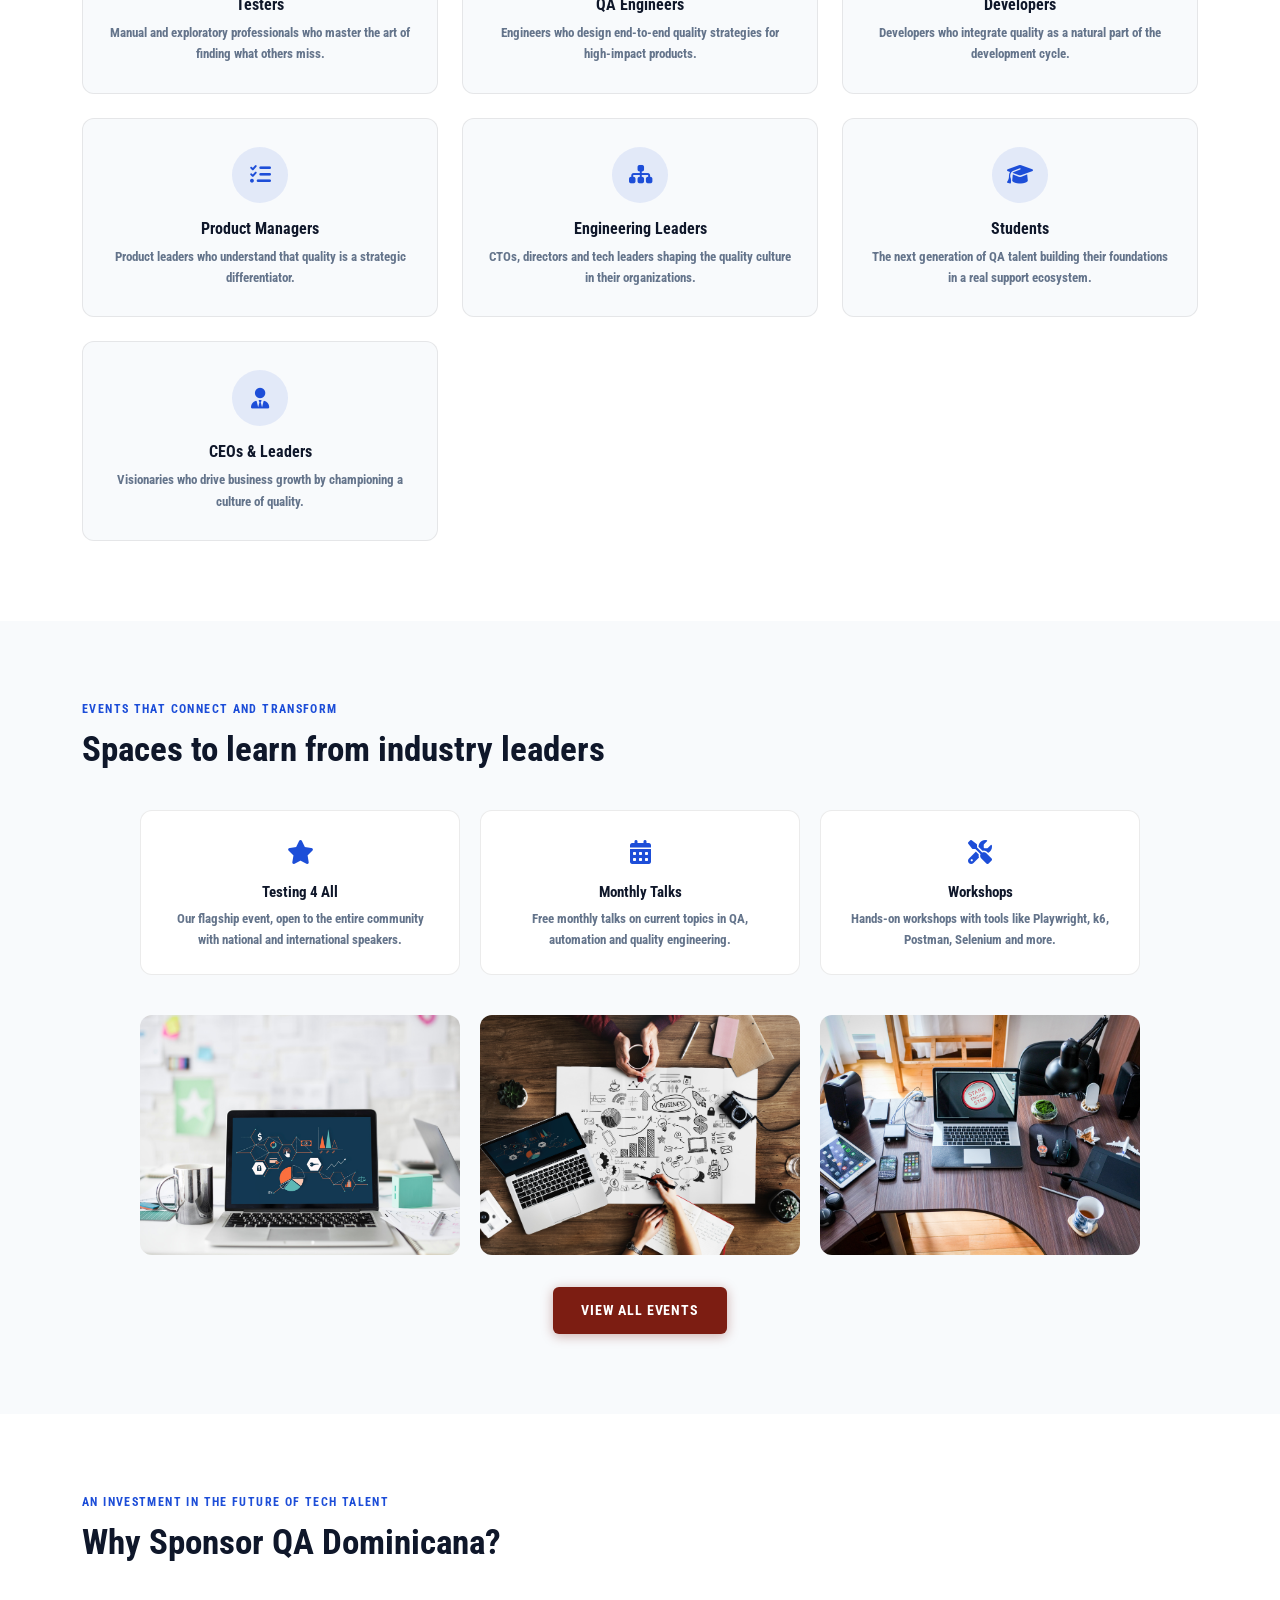
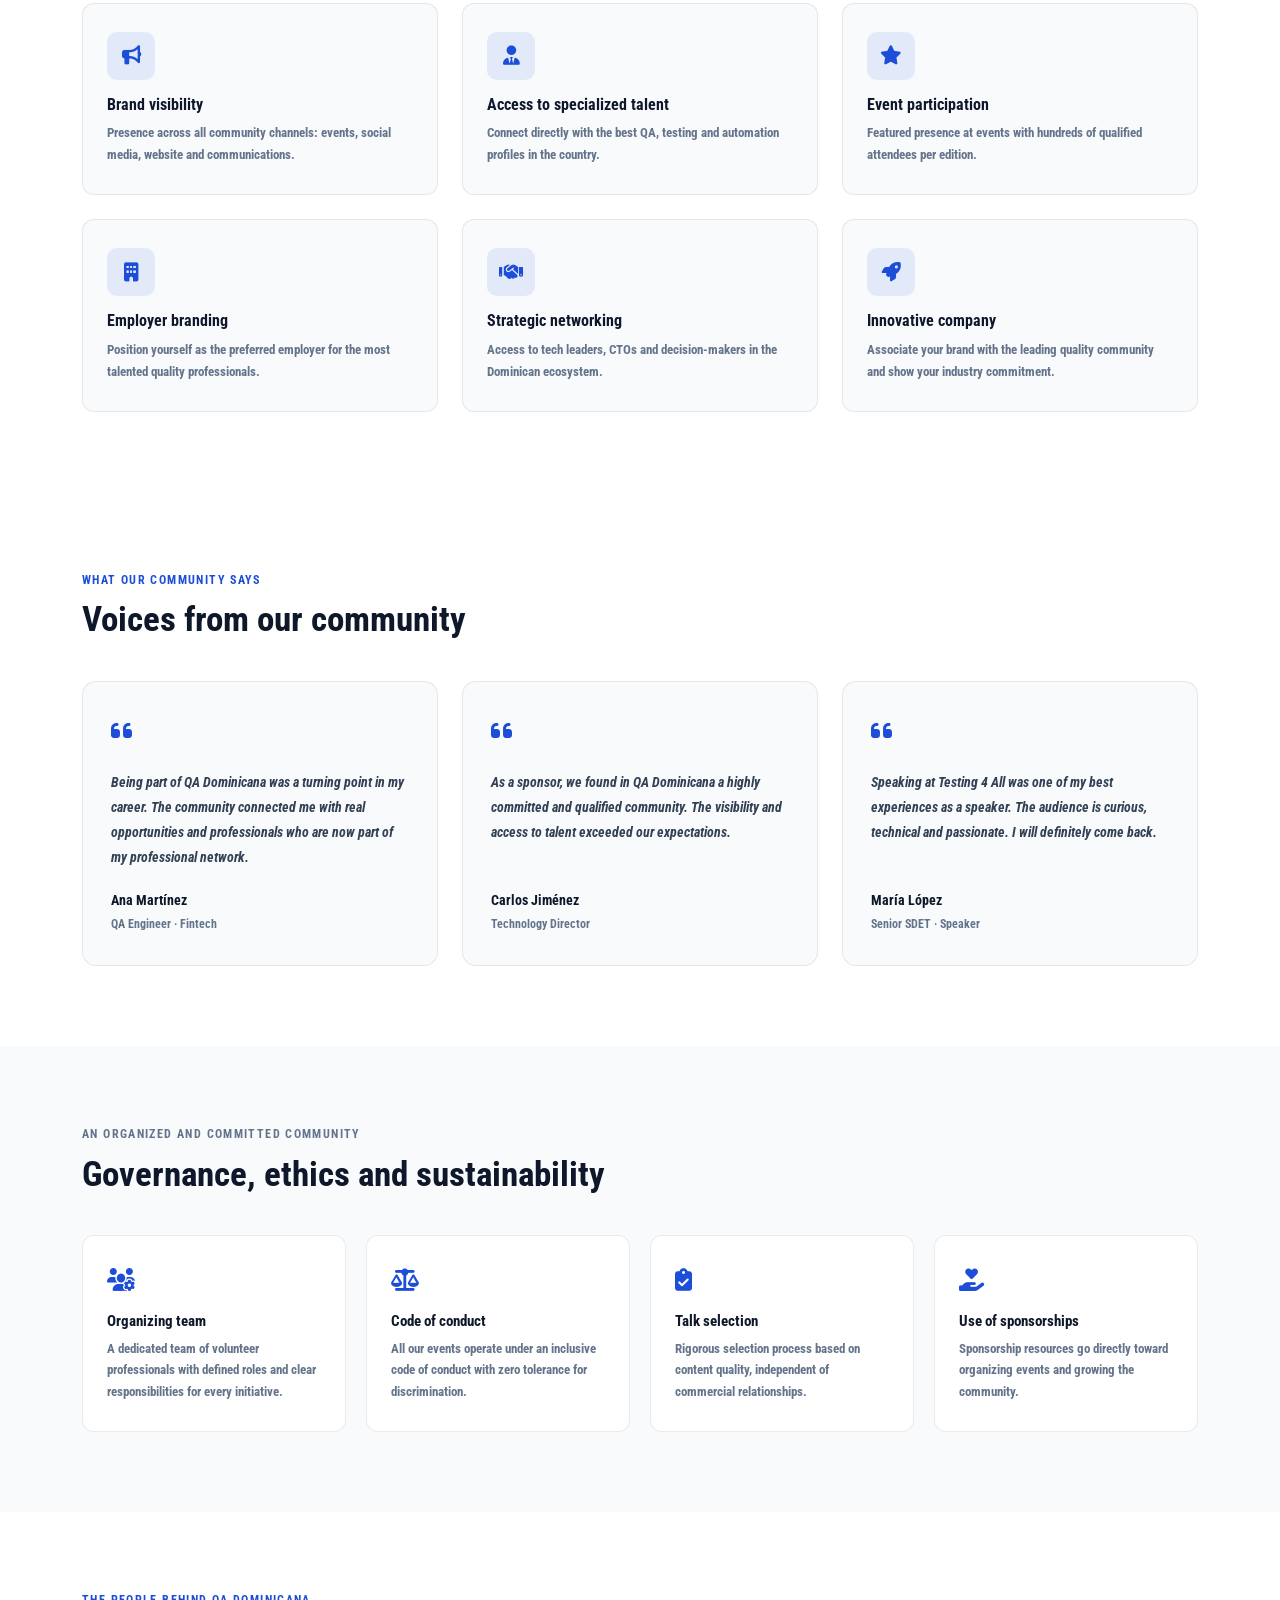
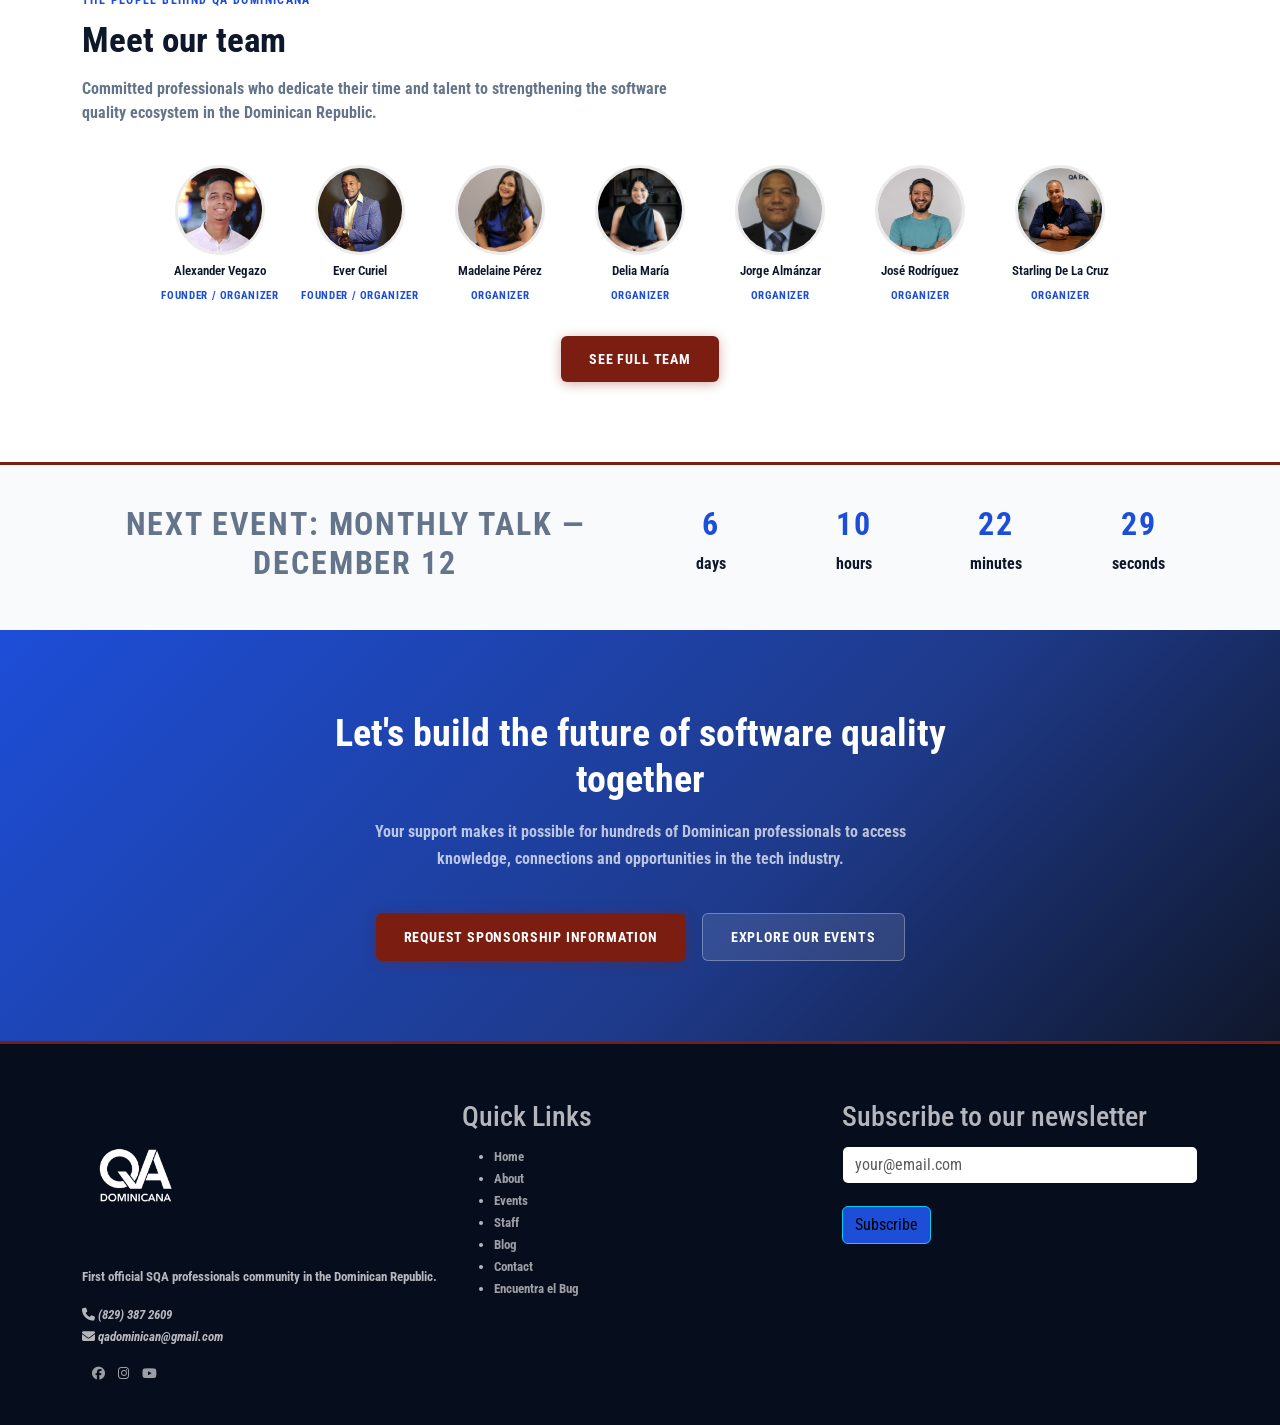
==== commit 65aef907: "Add link to 'Encuentra el Bug' in navigation" ====
--- a/index.html
+++ b/index.html
@@ -632,6 +632,7 @@
                         <li><a href="staff.html" data-i18n="nav.staff">Staff</a></li>
                         <li><a href="blog.html" data-i18n="nav.blog">Blog</a></li>
                         <li><a href="contacto.html" data-i18n="nav.contact">Contacto</a></li>
+                        <li><a href="find-the-bug.html" data-i18n="nav.find_bug">Encuentra el Bug</a></li>
                     </ul>
                 </div>
             </div>
